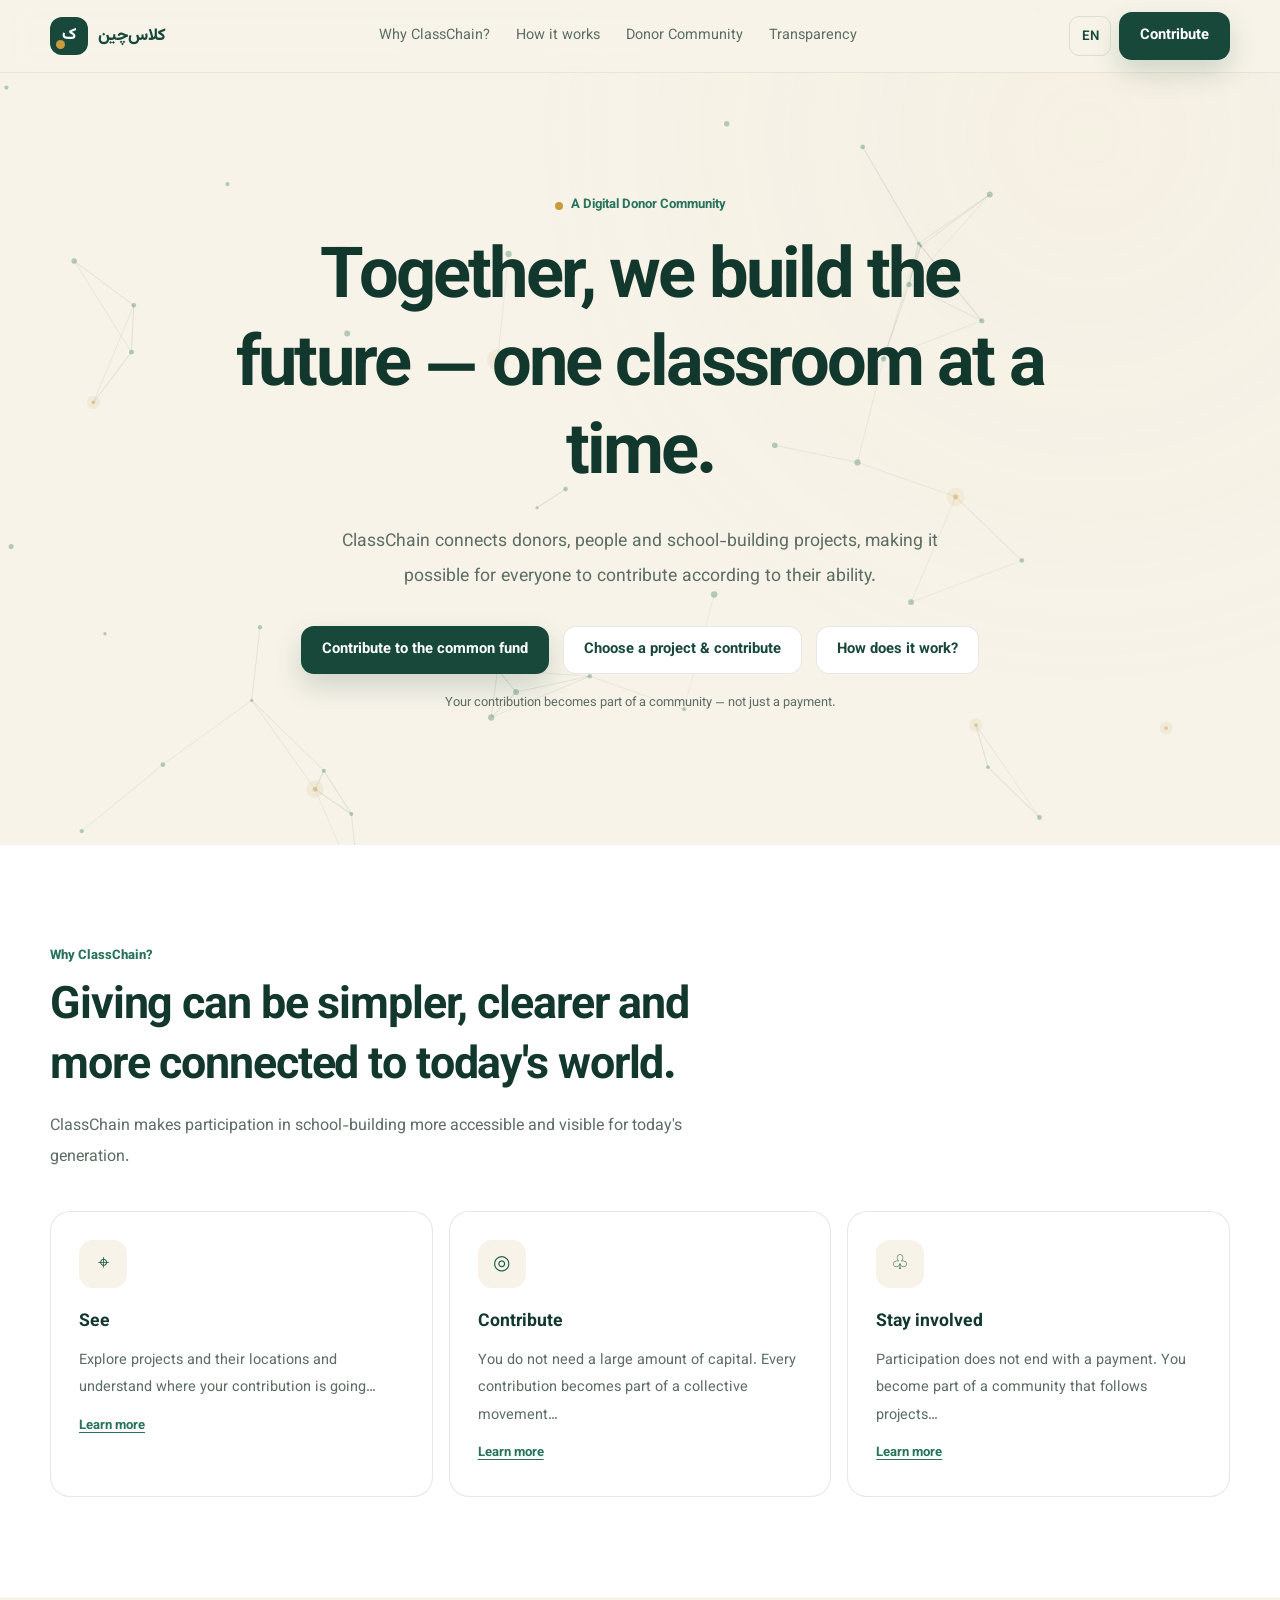
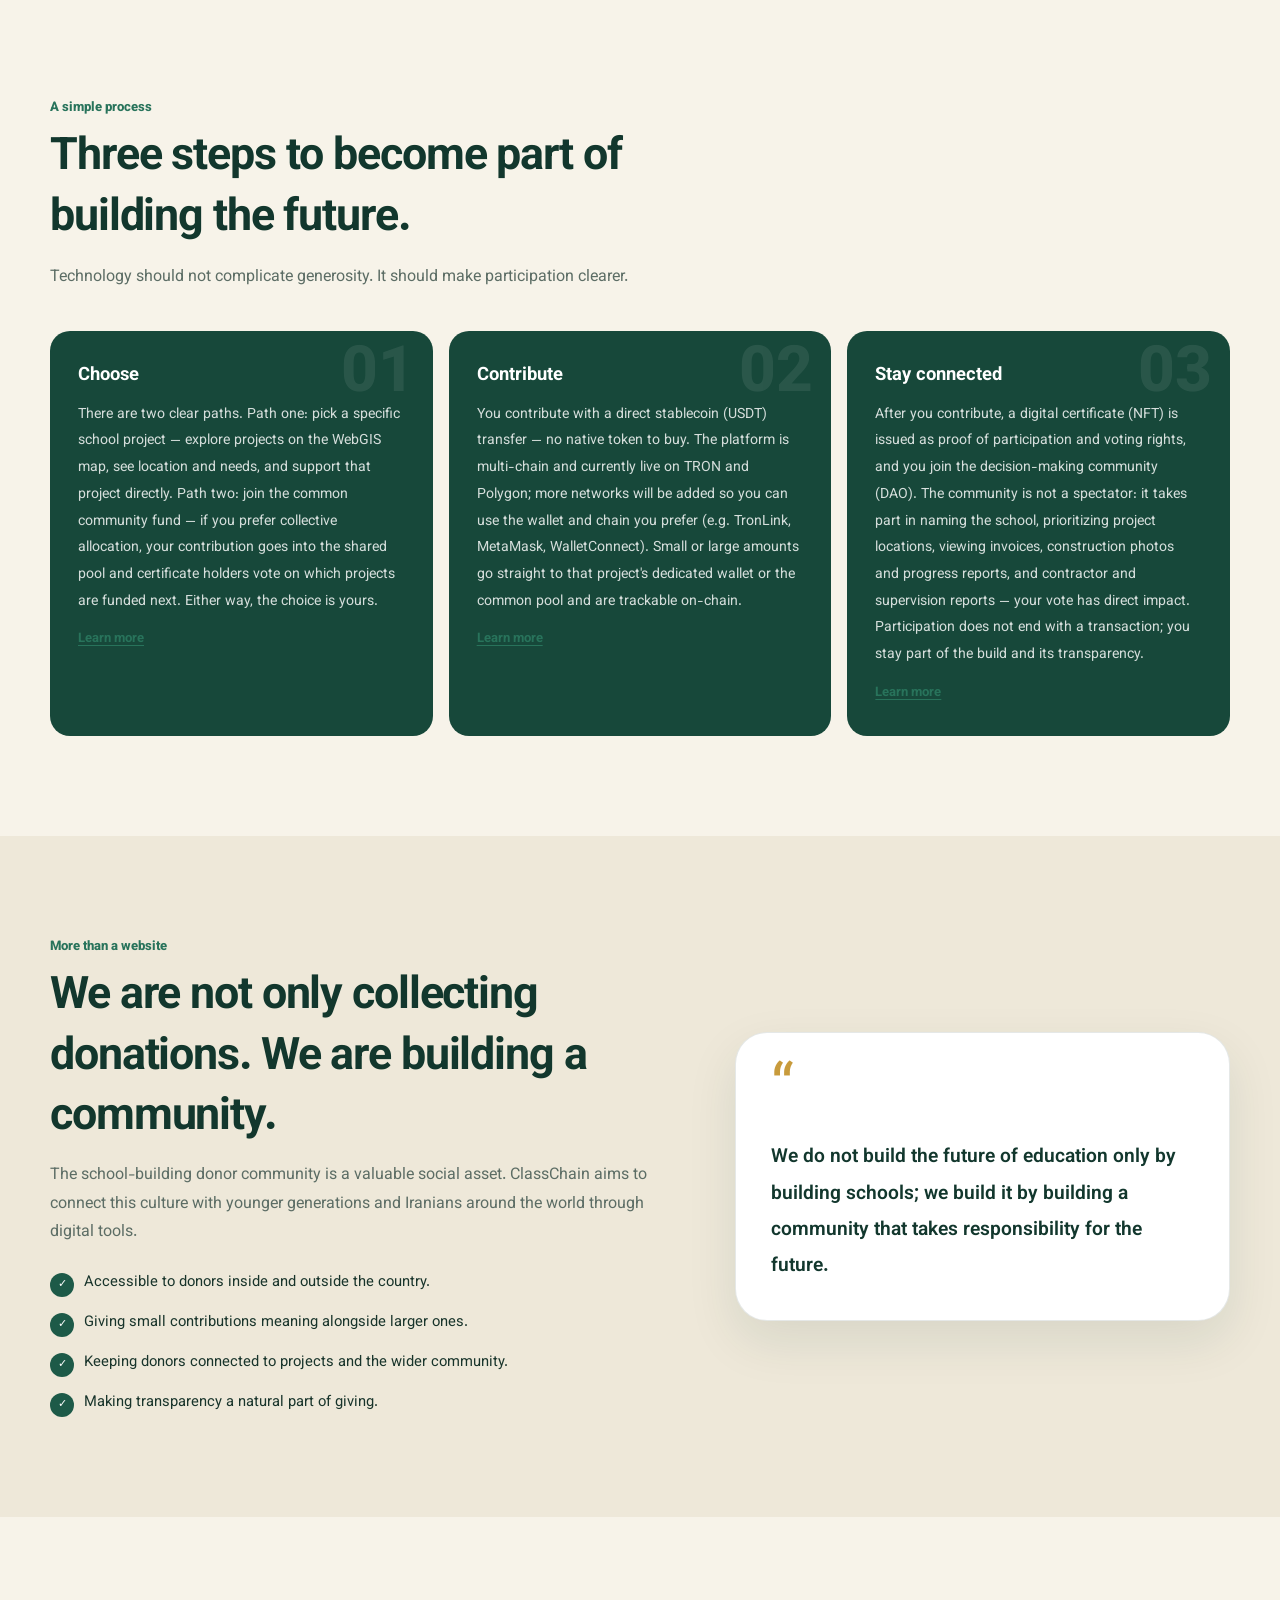
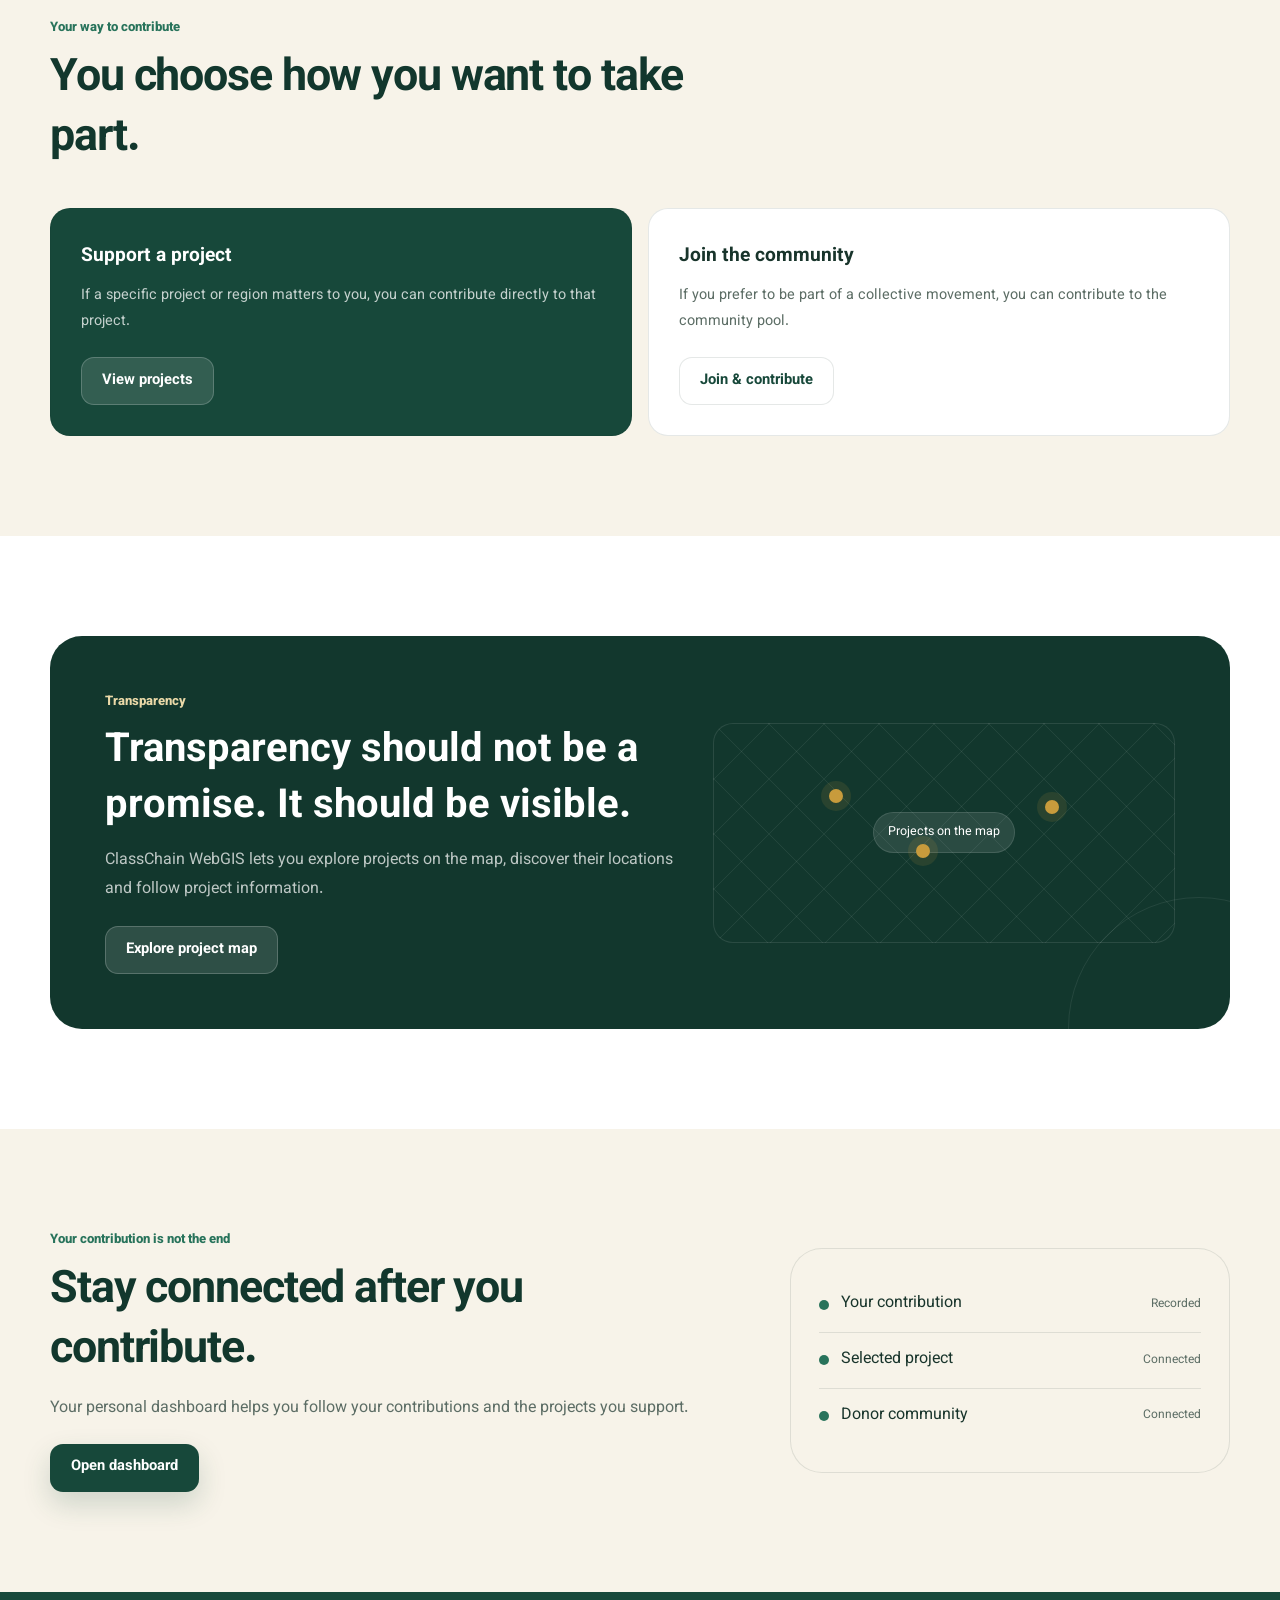
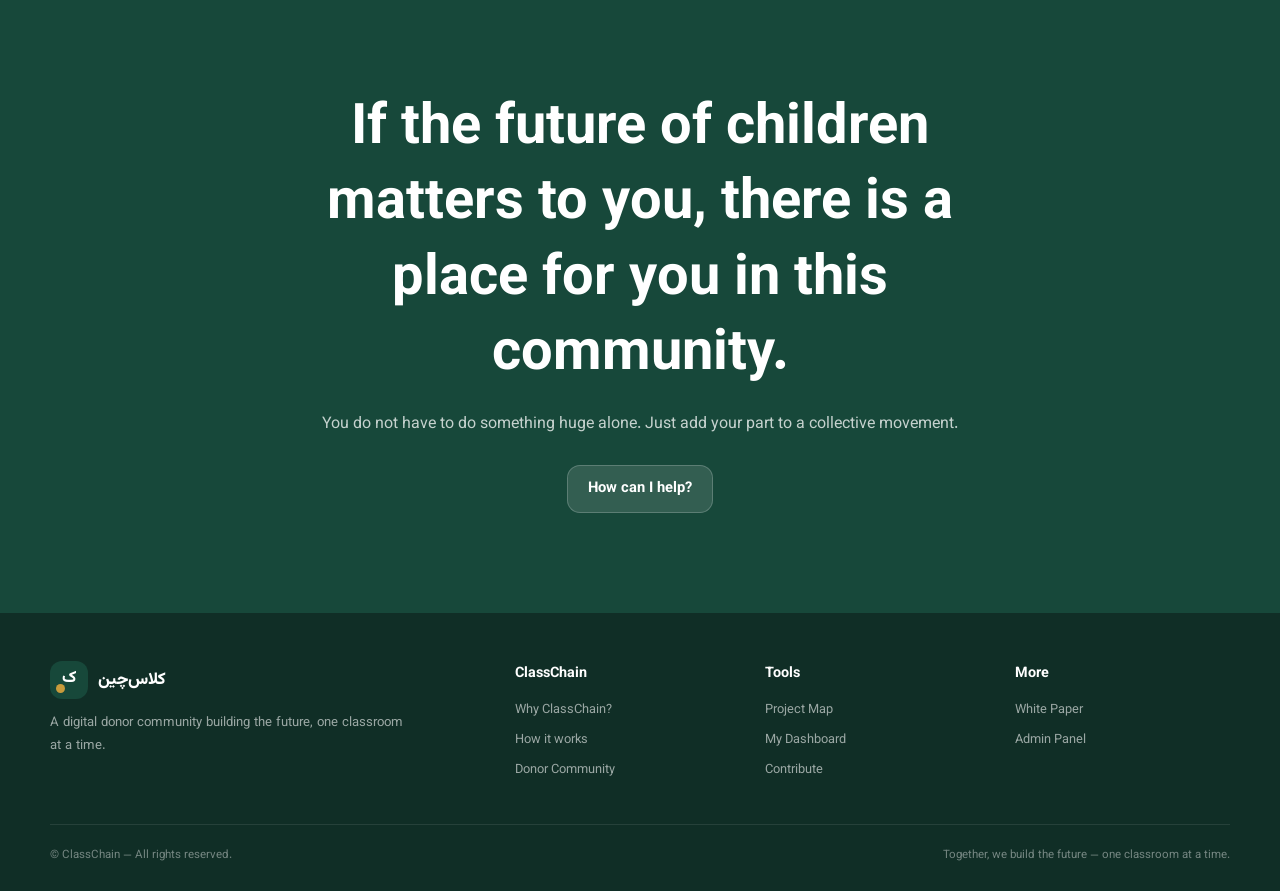
==== index.html @ a207338a "How-it-works steps: expandable short summary + detailed more (same pattern as Why cards)" ====
<!DOCTYPE html>
<html lang="fa" dir="rtl">
<head>
    <meta charset="UTF-8">
    <meta name="viewport" content="width=device-width, initial-scale=1.0">
    <title>ClassChain | جامعه خیرین دیجیتال</title>
    <meta name="description" content="کلاس‌چین؛ جامعه خیرین دیجیتال برای ساختن آینده، کلاس به کلاس.">
    <link rel="preconnect" href="https://fonts.googleapis.com">
    <link rel="preconnect" href="https://fonts.gstatic.com" crossorigin>
    <link href="https://fonts.googleapis.com/css2?family=Vazirmatn:wght@300;400;500;600;700;800&display=swap" rel="stylesheet">
    <link rel="stylesheet" href="style.css">
</head>
<body>
<header class="site-header">
    <div class="container">
        <nav class="nav">
            <a href="#top" class="brand" aria-label="ClassChain">
                <span class="brand-mark">ک</span>
                <span class="brand-text">کلاس‌چین</span>
            </a>
            <div class="desktop-nav">
                <a href="#why" data-i18n="nav.why">چرا کلاس‌چین؟</a>
                <a href="#how" data-i18n="nav.how">چطور کار می‌کند؟</a>
                <a href="#community" data-i18n="nav.community">جامعه خیرین</a>
                <a href="#transparency" data-i18n="nav.transparency">شفافیت</a>
            </div>
            <div class="nav-actions">
                <div class="language-switcher">
                    <button class="language-button" id="languageButton" aria-label="Language" aria-expanded="false">FA</button>
                    <div class="language-menu" id="languageMenu">
                        <button data-lang="fa">فارسی</button>
                        <button data-lang="en">English</button>
                        <button data-lang="ar">العربية</button>
                    </div>
                </div>
                <a href="frontend/donate.html" class="btn btn-primary" data-i18n="nav.cta">مشارکت</a>
                <button class="mobile-menu-button" id="mobileMenuButton" aria-label="Menu">☰</button>
            </div>
        </nav>
        <div class="mobile-menu" id="mobileMenu">
            <a href="#why" data-i18n="nav.why">چرا کلاس‌چین؟</a>
            <a href="#how" data-i18n="nav.how">چطور کار می‌کند؟</a>
            <a href="#community" data-i18n="nav.community">جامعه خیرین</a>
            <a href="#transparency" data-i18n="nav.transparency">شفافیت</a>
            <a href="WebGIS.html" data-i18n="nav.webgis">نقشه پروژه‌ها</a>
            <a href="frontend/dashboard.html" data-i18n="nav.dashboard">داشبورد من</a>
        </div>
    </div>
</header>
<main id="top">
    <section class="hero">
        <canvas id="heroNetwork" class="hero-network" aria-hidden="true"></canvas>
        <div class="container hero-grid">
            <div class="hero-content">
                <div class="eyebrow">
                    <span class="eyebrow-dot"></span>
                    <span data-i18n="hero.eyebrow">جامعه خیرین دیجیتال</span>
                </div>
                <h1 data-i18n="hero.title">با هم، آینده را می‌سازیم؛ <span>کلاس به کلاس.</span></h1>
                <p class="hero-lead" data-i18n="hero.description">کلاس‌چین پلی است میان خیرین، مردم و پروژه‌های مدرسه‌سازی؛ جایی که هرکس می‌تواند به اندازه توان خود در ساختن محیطی بهتر برای آموزش کودکان مشارکت کند.</p>
                <div class="hero-actions">
                    <a href="frontend/donate.html" class="btn btn-primary" data-i18n="hero.primary">به خزانه عمومی کمک می‌کنم</a>
                    <a href="WebGIS.html" class="btn btn-secondary" data-i18n="hero.project">انتخاب پروژه و مشارکت</a>
                    <a href="#how" class="btn btn-secondary" data-i18n="hero.secondary">چطور کار می‌کند؟</a>
                </div>
                <p class="hero-note" data-i18n="hero.note">مشارکت شما بخشی از یک جامعه است؛ نه فقط یک پرداخت.</p>
            </div>
        </div>
    </section>
    <section class="why-section" id="why">
        <div class="container">
            <div class="section-header">
                <div class="section-kicker" data-i18n="why.kicker">چرا کلاس‌چین؟</div>
                <h2 class="section-title" data-i18n="why.title">خیر بودن می‌تواند ساده‌تر، شفاف‌تر و امروزی‌تر باشد.</h2>
                <p class="section-description" data-i18n="why.description">کلاس‌چین تلاش می‌کند تجربه مشارکت در مدرسه‌سازی را برای نسل امروز قابل دسترس و قابل مشاهده کند.</p>
            </div>
            <div class="cards">
                <article class="info-card">
                    <div class="icon">⌖</div>
                    <h3 data-i18n="why.card1.title">می‌بینید</h3>
                    <p data-i18n="why.card1.text">می‌توانید پروژه‌ها و محل اجرای آن‌ها را ببینید و بدانید مشارکت شما در چه مسیری قرار گرفته است…</p>
                    <button type="button" class="card-more-toggle" aria-expanded="false" data-i18n="why.more">بیشتر بدانید</button>
                    <div class="card-more" hidden><p data-i18n="why.card1.more">وضعیت پروژه‌ها روی نقشه WebGIS و جریان مالی روی زنجیره بلاک‌چین قابل مشاهده است؛ بدون وابستگی به گزارش‌های مبهم.</p></div>
                </article>
                <article class="info-card">
                    <div class="icon">◎</div>
                    <h3 data-i18n="why.card2.title">مشارکت می‌کنید</h3>
                    <p data-i18n="why.card2.text">لازم نیست سرمایه بزرگی داشته باشید. هر مشارکت، بخشی از حرکت جمعی برای ساختن آینده است…</p>
                    <button type="button" class="card-more-toggle" aria-expanded="false" data-i18n="why.more">بیشتر بدانید</button>
                    <div class="card-more" hidden><p data-i18n="why.card2.more">مشارکت با واریز مستقیم USDT انجام می‌شود؛ بدون توکن بومی و بدون نیاز به خرید ارز اختصاصی. مبلغ شما مستقیم به صندوق پروژه یا خزانه عمومی می‌رود.</p></div>
                </article>
                <article class="info-card">
                    <div class="icon">♧</div>
                    <h3 data-i18n="why.card3.title">همراه می‌مانید</h3>
                    <p data-i18n="why.card3.text">مشارکت با پرداخت تمام نمی‌شود؛ شما بخشی از جامعه‌ای می‌شوید که مسیر پروژه‌ها را دنبال می‌کند…</p>
                    <button type="button" class="card-more-toggle" aria-expanded="false" data-i18n="why.more">بیشتر بدانید</button>
                    <div class="card-more" hidden><p data-i18n="why.card3.more">پس از مشارکت، گواهی دیجیتال (NFT) به‌عنوان سند مشارکت و حق رأی صادر می‌شود تا در تصمیم‌گیری‌های جامعه (DAO) همراه بمانید.</p></div>
                </article>
            </div>
        </div>
    </section>
    <section id="how">
        <div class="container">
            <div class="section-header">
                <div class="section-kicker" data-i18n="how.kicker">فرآیند ساده است</div>
                <h2 class="section-title" data-i18n="how.title">سه قدم برای اینکه بخشی از ساختن باشید.</h2>
                <p class="section-description" data-i18n="how.description">قرار نیست فناوری مسیر خیرخواهی را پیچیده کند؛ فناوری باید کمک کند مسیر مشارکت روشن‌تر باشد.</p>
            </div>
            <div class="process">
                <article class="process-item">
                    <h3 data-i18n="how.step1.title">انتخاب کنید</h3>
                    <p data-i18n="how.step1.text">دو مسیر دارید: حمایت مستقیم از یک پروژه مشخص، یا پیوستن به خزانه عمومی جامعه…</p>
                    <button type="button" class="card-more-toggle process-more-toggle" aria-expanded="false" data-i18n="why.more">بیشتر بدانید</button>
                    <div class="card-more process-more" hidden>
                        <p data-i18n="how.step1.more">مسیر اول: انتخاب یک پروژه مشخص مدرسه‌سازی — روی نقشه WebGIS پروژه‌ها را ببینید، موقعیت و نیاز هر کدام را بشناسید و مستقیماً همان پروژه را حمایت کنید. مسیر دوم: پیوستن به خزانه عمومی جامعه — اگر ترجیح می‌دهید تصمیم تخصیص را به جمع بسپارید، مشارکت شما وارد صندوق مشترک می‌شود و جامعه دارندگان گواهی، از طریق رأی، پروژه‌های بعدی را انتخاب می‌کند. در هر دو حالت، انتخاب با شماست.</p>
                    </div>
                </article>
                <article class="process-item">
                    <h3 data-i18n="how.step2.title">مشارکت کنید</h3>
                    <p data-i18n="how.step2.text">مشارکت با واریز مستقیم USDT روی شبکه‌های پشتیبانی‌شده انجام می‌شود…</p>
                    <button type="button" class="card-more-toggle process-more-toggle" aria-expanded="false" data-i18n="why.more">بیشتر بدانید</button>
                    <div class="card-more process-more" hidden>
                        <p data-i18n="how.step2.more">مشارکت با واریز مستقیم استیبل‌کوین (USDT) انجام می‌شود؛ نیازی به خرید توکن بومی نیست. پلتفرم چندزنجیره‌ای است و هم‌اکنون روی شبکه ترون (TRON) و پالیگان (Polygon) راه‌اندازی شده است؛ در آینده شبکه‌های دیگر نیز اضافه خواهند شد تا با کیف‌پول و زنجیره دلخواه خود راحت‌تر همراه شوید. می‌توانید از کیف‌پول‌های سازگار (مانند TronLink، MetaMask و اتصال WalletConnect) استفاده کنید. مبلغ، کوچک یا بزرگ، مستقیم به کیف‌پول اختصاصی همان پروژه یا به خزانه عمومی واریز می‌شود و روی زنجیره قابل ردیابی است.</p>
                    </div>
                </article>
                <article class="process-item">
                    <h3 data-i18n="how.step3.title">همراه بمانید</h3>
                    <p data-i18n="how.step3.text">با گواهی دیجیتال (NFT) عضو جامعه تصمیم‌گیر می‌شوید و در مسیر پروژه نقش دارید…</p>
                    <button type="button" class="card-more-toggle process-more-toggle" aria-expanded="false" data-i18n="why.more">بیشتر بدانید</button>
                    <div class="card-more process-more" hidden>
                        <p data-i18n="how.step3.more">پس از مشارکت، گواهی دیجیتال (NFT) به‌عنوان سند مشارکت و حق رأی برای شما صادر می‌شود و شما عضو جامعه تصمیم‌گیر (DAO) می‌شوید. این جامعه فقط تماشاگر نیست: در نام‌گذاری مدرسه، انتخاب و اولویت محل پروژه‌ها، مشاهده صورت‌وضعیت‌ها، تصاویر و گزارش‌های حین اجرا، و گزارش‌های تیم مجری و نظارت نقش دارد و رأی و نظر شما اثر مستقیم می‌گذارد. مشارکت با یک تراکنش تمام نمی‌شود؛ شما بخشی از مسیر ساخت و شفافیت آن می‌مانید.</p>
                    </div>
                </article>
            </div>
        </div>
    </section>
    <section class="community-section" id="community">
        <div class="container community-layout">
            <div class="community-text">
                <div class="section-kicker" data-i18n="community.kicker">فراتر از یک سایت</div>
                <h2 class="section-title" data-i18n="community.title">ما نمی‌خواهیم فقط کمک جمع کنیم؛ می‌خواهیم یک جامعه بسازیم.</h2>
                <p data-i18n="community.description">جامعه خیرین مدرسه‌ساز سرمایه ارزشمندی است. کلاس‌چین می‌خواهد همین فرهنگ ارزشمند را با ابزارهای دیجیتال به نسل جدید و ایرانیان سراسر جهان نزدیک‌تر کند.</p>
                <ul class="community-list">
                    <li><span class="check">✓</span><span data-i18n="community.item1">برای خیرین داخل و خارج از کشور قابل دسترس باشد.</span></li>
                    <li><span class="check">✓</span><span data-i18n="community.item2">مشارکت‌های کوچک را در کنار مشارکت‌های بزرگ معنا کند.</span></li>
                    <li><span class="check">✓</span><span data-i18n="community.item3">ارتباط خیرین با پروژه‌ها و جامعه را حفظ کند.</span></li>
                    <li><span class="check">✓</span><span data-i18n="community.item4">شفافیت را به بخشی طبیعی از تجربه خیرخواهی تبدیل کند.</span></li>
                </ul>
            </div>
            <aside class="community-quote">
                <div class="community-quote-mark">“</div>
                <p data-i18n="community.quote">آینده آموزش را فقط با ساختن ساختمان نمی‌سازیم؛ با ساختن جامعه‌ای که برای آینده مسئولیت می‌پذیرد، آن را می‌سازیم.</p>
            </aside>
        </div>
    </section>
    <section>
        <div class="container">
            <div class="section-header">
                <div class="section-kicker" data-i18n="participation.kicker">راه مشارکت شما</div>
                <h2 class="section-title" data-i18n="participation.title">شما انتخاب می‌کنید چگونه همراه شوید.</h2>
            </div>
            <div class="participation-grid">
                <article class="participation-card featured">
                    <h3 data-i18n="participation.project.title">حمایت از یک پروژه</h3>
                    <p data-i18n="participation.project.text">اگر پروژه یا منطقه‌ای برای شما اهمیت ویژه دارد، می‌توانید مستقیماً در همان پروژه مشارکت کنید.</p>
                    <a href="frontend/donate.html" class="btn btn-light" data-i18n="participation.project.button">مشاهده پروژه‌ها</a>
                </article>
                <article class="participation-card">
                    <h3 data-i18n="participation.community.title">پیوستن به جامعه</h3>
                    <p data-i18n="participation.community.text">اگر ترجیح می‌دهید بخشی از یک حرکت جمعی باشید، می‌توانید در صندوق عمومی جامعه مشارکت کنید.</p>
                    <a href="frontend/donate.html" class="btn btn-secondary" data-i18n="participation.community.button">عضویت و مشارکت</a>
                </article>
            </div>
        </div>
    </section>
    <section class="transparency" id="transparency">
        <div class="container">
            <div class="transparency-box">
                <div>
                    <div class="section-kicker" style="color: var(--gold-light);" data-i18n="transparency.kicker">شفافیت</div>
                    <h2 data-i18n="transparency.title">شفافیت نباید یک وعده باشد؛ باید قابل مشاهده باشد.</h2>
                    <p data-i18n="transparency.description">WebGIS کلاس‌چین کمک می‌کند پروژه‌ها را روی نقشه ببینید، موقعیت آن‌ها را بشناسید و اطلاعات پروژه‌ها را دنبال کنید.</p>
                    <a href="WebGIS.html" class="btn btn-light" style="margin-top:22px;" data-i18n="transparency.button">مشاهده نقشه پروژه‌ها</a>
                </div>
                <div class="map-preview">
                    <span class="map-point"></span><span class="map-point"></span><span class="map-point"></span>
                    <span class="map-label" data-i18n="transparency.map">پروژه‌ها روی نقشه</span>
                </div>
            </div>
        </div>
    </section>
    <section>
        <div class="container after-donation">
            <div class="after-donation-content">
                <div class="section-kicker" data-i18n="dashboard.kicker">مشارکت شما پایان داستان نیست</div>
                <h2 class="section-title" data-i18n="dashboard.title">بعد از مشارکت، می‌توانید همراه مسیر بمانید.</h2>
                <p data-i18n="dashboard.description">داشبورد شخصی شما برای دنبال کردن مشارکت‌ها و ارتباط با پروژه‌هایی است که در آن‌ها همراه شده‌اید.</p>
                <a href="frontend/dashboard.html" class="btn btn-primary" data-i18n="dashboard.button">ورود به داشبورد</a>
            </div>
            <div class="dashboard-card">
                <div class="dashboard-card-row"><span class="dashboard-dot"></span><span data-i18n="dashboard.row1">مشارکت شما</span><span data-i18n="dashboard.status">ثبت شده</span></div>
                <div class="dashboard-card-row"><span class="dashboard-dot"></span><span data-i18n="dashboard.row2">پروژه انتخابی</span><span data-i18n="dashboard.follow">در حال پیگیری</span></div>
                <div class="dashboard-card-row"><span class="dashboard-dot"></span><span data-i18n="dashboard.row3">جامعه خیرین</span><span data-i18n="dashboard.follow">همراه</span></div>
            </div>
        </div>
    </section>
    <section class="final-cta">
        <div class="container final-cta-inner">
            <h2 data-i18n="final.title">اگر آینده کودکان برایتان مهم است، جای شما در این جامعه خالی است.</h2>
            <p data-i18n="final.description">لازم نیست کار بزرگی را به تنهایی انجام دهید. کافی است سهم خودتان را به یک حرکت جمعی اضافه کنید.</p>
            <a href="frontend/donate.html" class="btn btn-light" data-i18n="final.button">من چطور می‌توانم کمک کنم؟</a>
        </div>
    </section>
</main>
<footer>
    <div class="container">
        <div class="footer-grid">
            <div class="footer-brand">
                <div class="brand"><span class="brand-mark">ک</span><span class="brand-text" style="color:white;">کلاس‌چین</span></div>
                <p data-i18n="footer.description">جامعه خیرین دیجیتال برای ساختن آینده، کلاس به کلاس.</p>
            </div>
            <div class="footer-links">
                <h4 data-i18n="footer.platform">کلاس‌چین</h4>
                <a href="#why" data-i18n="nav.why">چرا کلاس‌چین؟</a>
                <a href="#how" data-i18n="nav.how">چطور کار می‌کند؟</a>
                <a href="#community" data-i18n="nav.community">جامعه خیرین</a>
            </div>
            <div class="footer-links">
                <h4 data-i18n="footer.tools">ابزارها</h4>
                <a href="WebGIS.html" data-i18n="nav.webgis">WebGIS</a>
                <a href="frontend/dashboard.html" data-i18n="nav.dashboard">داشبورد</a>
                <a href="frontend/donate.html" data-i18n="nav.cta">مشارکت</a>
            </div>
            <div class="footer-links">
                <h4 data-i18n="footer.more">اطلاعات بیشتر</h4>
                <a href="ClassChain_WhitePaper_Updated.docx" data-i18n="footer.whitepaper">White Paper</a>
                <a href="Admin/index.html" data-i18n="footer.admin">پنل مدیریت</a>
            </div>
        </div>
        <div class="footer-bottom">
            <span data-i18n="footer.copy">© ClassChain — همه حقوق محفوظ است.</span>
            <span data-i18n="footer.motto">با هم، آینده را می‌سازیم؛ کلاس به کلاس.</span>
        </div>
    </div>
</footer>
<script src="script.js"></script>
</body>
</html>
---- style.css ----
/* =========================================================
   CLASSCHAIN LANDING PAGE
   Mobile First / RTL / LTR / Responsive
   ========================================================= */

:root {
    --green-950: #12372d;
    --green-900: #17483a;
    --green-800: #1d5a48;
    --green-700: #28735b;
    --green-500: #4b9675;
    --cream: #f7f3e9;
    --cream-dark: #eee8d9;
    --white: #ffffff;
    --gold: #c89b3c;
    --gold-light: #ead9a8;
    --coral: #d9785d;
    --text: #18342b;
    --text-soft: #5c6d65;
    --border: rgba(24, 52, 43, 0.11);
    --shadow-sm: 0 8px 25px rgba(18, 55, 45, .07);
    --shadow-md: 0 20px 50px rgba(18, 55, 45, .10);
    --shadow-lg: 0 30px 80px rgba(18, 55, 45, .15);
    --radius-sm: 12px;
    --radius-md: 20px;
    --radius-lg: 32px;
    --container: 1180px;
}

* { box-sizing: border-box; margin: 0; padding: 0; }
html { scroll-behavior: smooth; }
body {
    font-family: "Vazirmatn", sans-serif;
    background: var(--cream);
    color: var(--text);
    line-height: 1.8;
    overflow-x: hidden;
}
a { color: inherit; text-decoration: none; }
button { font-family: inherit; }
img { max-width: 100%; display: block; }
.container { width: min(var(--container), calc(100% - 32px)); margin-inline: auto; }

.site-header {
    position: sticky; top: 0; z-index: 1000;
    background: rgba(247, 243, 233, .92);
    backdrop-filter: blur(14px);
    border-bottom: 1px solid rgba(24, 52, 43, .07);
}
.nav { min-height: 72px; display: flex; align-items: center; justify-content: space-between; gap: 20px; }
.brand { display: flex; align-items: center; gap: 10px; font-weight: 800; color: var(--green-900); white-space: nowrap; }
.brand-mark {
    width: 38px; height: 38px; border-radius: 12px; background: var(--green-900); color: white;
    display: grid; place-items: center; font-weight: 800; position: relative;
}
.brand-mark::after {
    content: ""; position: absolute; width: 9px; height: 9px; border-radius: 50%;
    background: var(--gold); bottom: 6px; left: 6px;
}
.brand-text { font-size: 1.05rem; }
.desktop-nav { display: none; align-items: center; gap: 26px; }
.desktop-nav a { font-size: .9rem; color: var(--text-soft); transition: color .2s ease; }
.desktop-nav a:hover { color: var(--green-800); }
.nav-actions { display: flex; align-items: center; gap: 8px; }
.language-switcher { position: relative; }
.language-button {
    border: 1px solid var(--border); background: transparent; color: var(--green-900);
    min-width: 42px; height: 40px; border-radius: 10px; cursor: pointer; font-weight: 600;
}
.language-menu {
    position: absolute; top: calc(100% + 8px); inset-inline-end: 0; width: 130px;
    background: white; border: 1px solid var(--border); border-radius: 14px;
    box-shadow: var(--shadow-md); padding: 6px; display: none;
}
.language-menu.open { display: block; }
.language-menu button {
    width: 100%; border: 0; background: transparent; padding: 9px 10px;
    border-radius: 9px; text-align: start; cursor: pointer;
}
.language-menu button:hover { background: var(--cream); }
.mobile-menu-button {
    width: 42px; height: 40px; border: 1px solid var(--border); background: transparent;
    border-radius: 10px; cursor: pointer; display: grid; place-items: center;
    color: var(--green-900); font-size: 1.2rem;
}
.mobile-menu { display: none; padding: 10px 0 18px; border-top: 1px solid var(--border); }
.mobile-menu.open { display: block; }
.mobile-menu a { display: block; padding: 10px 0; color: var(--text-soft); }

.btn {
    display: inline-flex; align-items: center; justify-content: center; gap: 8px;
    min-height: 48px; padding: 0 20px; border-radius: 13px; border: 1px solid transparent;
    cursor: pointer; font-size: .92rem; font-weight: 700;
    transition: transform .2s ease, box-shadow .2s ease, background .2s ease;
}
.btn:hover { transform: translateY(-2px); }
.btn-primary { background: var(--green-900); color: white; box-shadow: 0 12px 28px rgba(23, 72, 58, .18); }
.btn-primary:hover { background: var(--green-800); }
.btn-secondary { background: white; color: var(--green-900); border-color: var(--border); }
.btn-light { background: rgba(255,255,255,.12); color: white; border-color: rgba(255,255,255,.2); }

.hero {
    position: relative; overflow: hidden; padding: 80px 0 90px; min-height: 70vh;
    display: flex; align-items: center; background: transparent; z-index: 1;
}
.hero-network {
    position: fixed; top: 0; left: 0; width: 100%; height: 100vh; z-index: 0;
    pointer-events: none; opacity: 0.78; filter: blur(0.25px);
}
.hero-grid { width: 100%; position: relative; z-index: 2; }
.hero-content { position: relative; z-index: 2; text-align: center; max-width: 820px; margin-inline: auto; }
main > section, footer { position: relative; z-index: 1; }
.eyebrow {
    display: inline-flex; align-items: center; gap: 8px; color: var(--green-700);
    font-size: .82rem; font-weight: 700; margin-bottom: 18px;
}
.eyebrow-dot { width: 8px; height: 8px; background: var(--gold); border-radius: 50%; }
.hero h1 {
    font-size: clamp(2.2rem, 7vw, 4.2rem); line-height: 1.25; letter-spacing: -.04em;
    color: var(--green-950); margin-bottom: 24px;
}
.hero h1 span { color: var(--green-700); display: inline; }
.hero-lead {
    max-width: 640px; margin-inline: auto; color: var(--text-soft);
    font-size: 1.05rem; line-height: 2; margin-bottom: 32px;
}
.hero-actions { display: flex; flex-direction: column; align-items: center; gap: 12px; }
.hero-note { margin-top: 18px; font-size: .8rem; color: var(--text-soft); }

section { padding: 72px 0; }
.section-header { max-width: 700px; margin-bottom: 38px; }
.section-kicker { color: var(--green-700); font-weight: 800; font-size: .82rem; margin-bottom: 8px; }
.section-title {
    color: var(--green-950); font-size: clamp(1.7rem, 5vw, 2.8rem);
    line-height: 1.35; letter-spacing: -.025em; margin-bottom: 13px;
}
.section-description { color: var(--text-soft); line-height: 1.95; }

.why-section { background: white; }
.cards { display: grid; gap: 16px; }
.info-card {
    padding: 28px; border: 1px solid var(--border); border-radius: var(--radius-md);
    background: white; transition: transform .2s ease, box-shadow .2s ease;
}
.info-card:hover { transform: translateY(-5px); box-shadow: var(--shadow-md); }
.icon {
    width: 48px; height: 48px; border-radius: 14px; display: grid; place-items: center;
    background: var(--cream); color: var(--green-800); font-size: 1.25rem; margin-bottom: 18px;
}
.info-card h3 { font-size: 1.1rem; margin-bottom: 9px; color: var(--green-950); }
.info-card p { color: var(--text-soft); font-size: .9rem; line-height: 1.9; }
.card-more-toggle {
    margin-top: 14px; border: 0; background: transparent; color: var(--green-700);
    font-size: .82rem; font-weight: 700; cursor: pointer; padding: 0;
    text-decoration: underline; text-underline-offset: 3px;
}
.card-more-toggle:hover { color: var(--green-900); }
.card-more { margin-top: 12px; padding-top: 12px; border-top: 1px dashed var(--border); }
.card-more p { font-size: .84rem; color: var(--text-soft); line-height: 1.85; }
.info-card.is-open .card-more-toggle { color: var(--green-900); }

.process { display: grid; gap: 16px; counter-reset: process; }
.process-item {
    position: relative; padding: 28px; border-radius: var(--radius-md);
    background: var(--green-900); color: white; overflow: hidden;
}
.process-item::before {
    counter-increment: process; content: "0" counter(process);
    font-size: 4rem; line-height: 1; position: absolute; left: 18px; top: 12px;
    opacity: .08; font-weight: 800;
}
.process-item h3 { margin-bottom: 9px; font-size: 1.15rem; position: relative; z-index: 1; }
.process-item p {
    color: rgba(255,255,255,.82); font-size: .88rem; line-height: 1.9;
    position: relative; z-index: 1;
}

.community-section { background: var(--cream-dark); }
.community-layout { display: grid; gap: 30px; align-items: center; }
.community-text p { color: var(--text-soft); margin-bottom: 18px; }
.community-list { list-style: none; display: grid; gap: 13px; margin-top: 22px; }
.community-list li { display: flex; align-items: flex-start; gap: 10px; font-size: .92rem; }
.check {
    flex: 0 0 24px; height: 24px; border-radius: 50%; background: var(--green-800);
    color: white; display: grid; place-items: center; font-size: .7rem; margin-top: 3px;
}
.community-quote {
    background: white; border-radius: var(--radius-lg); padding: 35px;
    box-shadow: var(--shadow-md); border: 1px solid var(--border);
}
.community-quote-mark { font-size: 4rem; line-height: .8; color: var(--gold); margin-bottom: 20px; }
.community-quote p { font-size: 1.2rem; line-height: 1.9; font-weight: 600; color: var(--green-950); }

.participation-grid { display: grid; gap: 16px; }
.participation-card {
    padding: 30px; border-radius: var(--radius-md); border: 1px solid var(--border); background: white;
}
.participation-card.featured { background: var(--green-900); color: white; }
.participation-card h3 { font-size: 1.2rem; margin-bottom: 10px; }
.participation-card p { color: var(--text-soft); font-size: .9rem; }
.participation-card.featured p { color: rgba(255,255,255,.75); }
.participation-card .btn { margin-top: 22px; }

.transparency { background: white; }
.transparency-box {
    background: var(--green-950); color: white; border-radius: var(--radius-lg);
    padding: 35px; display: grid; gap: 30px; overflow: hidden; position: relative;
}
.transparency-box::after {
    content: ""; position: absolute; width: 260px; height: 260px; border-radius: 50%;
    border: 1px solid rgba(255,255,255,.08); right: -100px; bottom: -130px;
}
.transparency-box h2 { font-size: clamp(1.6rem, 5vw, 2.5rem); line-height: 1.4; margin-bottom: 12px; }
.transparency-box p { color: rgba(255,255,255,.72); max-width: 650px; }
.map-preview {
    min-height: 220px;
    background:
        linear-gradient(135deg, transparent 49%, rgba(255,255,255,.07) 50%, transparent 51%),
        linear-gradient(45deg, transparent 49%, rgba(255,255,255,.07) 50%, transparent 51%);
    background-size: 55px 55px;
    border: 1px solid rgba(255,255,255,.1); border-radius: 20px;
    position: relative; display: grid; place-items: center;
}
.map-point {
    position: absolute; width: 14px; height: 14px; border-radius: 50%;
    background: var(--gold); box-shadow: 0 0 0 8px rgba(200,155,60,.12);
}
.map-point:nth-child(1) { top: 35%; right: 25%; }
.map-point:nth-child(2) { top: 55%; right: 53%; }
.map-point:nth-child(3) { top: 30%; left: 25%; }
.map-label {
    background: rgba(255,255,255,.1); border: 1px solid rgba(255,255,255,.12);
    padding: 8px 14px; border-radius: 30px; font-size: .78rem;
}

.after-donation { display: grid; gap: 20px; align-items: center; }
.after-donation-content { max-width: 650px; }
.after-donation-content p { color: var(--text-soft); margin-bottom: 20px; }
.dashboard-card {
    background: var(--cream); border-radius: var(--radius-lg); padding: 28px; border: 1px solid var(--border);
}
.dashboard-card-row {
    display: flex; align-items: center; gap: 12px; padding: 13px 0; border-bottom: 1px solid var(--border);
}
.dashboard-card-row:last-child { border-bottom: 0; }
.dashboard-dot { width: 10px; height: 10px; border-radius: 50%; background: var(--green-700); }
.dashboard-card-row span:last-child { margin-inline-start: auto; font-size: .75rem; color: var(--text-soft); }

.final-cta { background: var(--green-900); color: white; text-align: center; }
.final-cta-inner { max-width: 760px; margin: auto; }
.final-cta h2 { font-size: clamp(2rem, 6vw, 3.5rem); line-height: 1.35; margin-bottom: 17px; }
.final-cta p { color: rgba(255,255,255,.75); margin-bottom: 25px; }

footer { background: #102e26; color: white; padding: 48px 0 25px; }
.footer-grid { display: grid; gap: 35px; padding-bottom: 35px; }
.footer-brand p { color: rgba(255,255,255,.58); font-size: .82rem; margin-top: 13px; max-width: 360px; }
.footer-links h4 { font-size: .9rem; margin-bottom: 12px; }
.footer-links a { display: block; color: rgba(255,255,255,.58); font-size: .8rem; margin-bottom: 7px; transition: color .2s ease; }
.footer-links a:hover { color: white; }
.footer-bottom {
    padding-top: 20px; border-top: 1px solid rgba(255,255,255,.09);
    color: rgba(255,255,255,.42); font-size: .72rem; display: flex; flex-direction: column; gap: 8px;
}

html[dir="ltr"] .process-item::before { right: 18px; left: auto; }

@media (min-width: 600px) {
    .container { width: min(var(--container), calc(100% - 48px)); }
    .hero { padding: 100px 0 110px; }
    .hero-actions { flex-direction: row; flex-wrap: wrap; justify-content: center; }
    .cards { grid-template-columns: repeat(2, 1fr); }
    .process { grid-template-columns: 1fr; }
    .participation-grid { grid-template-columns: repeat(2, 1fr); }
    .footer-grid { grid-template-columns: 2fr 1fr 1fr 1fr; }
    .footer-bottom { flex-direction: row; justify-content: space-between; }
}

@media (min-width: 900px) {
    .container { width: min(var(--container), calc(100% - 64px)); }
    .desktop-nav { display: flex; }
    .mobile-menu-button { display: none; }
    .hero { min-height: 75vh; padding: 120px 0 130px; }
    .hero-actions { gap: 14px; }
    section { padding: 100px 0; }
    .cards { grid-template-columns: repeat(3, 1fr); }
    .process { grid-template-columns: repeat(3, 1fr); }
    .community-layout { grid-template-columns: 1.1fr .9fr; gap: 80px; }
    .transparency-box { grid-template-columns: 1fr .8fr; align-items: center; padding: 55px; }
    .after-donation { grid-template-columns: 1.2fr .8fr; gap: 80px; }
}

@media (min-width: 1200px) {
    .hero { min-height: 78vh; }
    .hero h1 { font-size: 4.4rem; }
    .hero-lead { font-size: 1.1rem; }
}

@media (prefers-reduced-motion: reduce) {
    html { scroll-behavior: auto; }
    *, *::before, *::after { transition: none !important; }
}
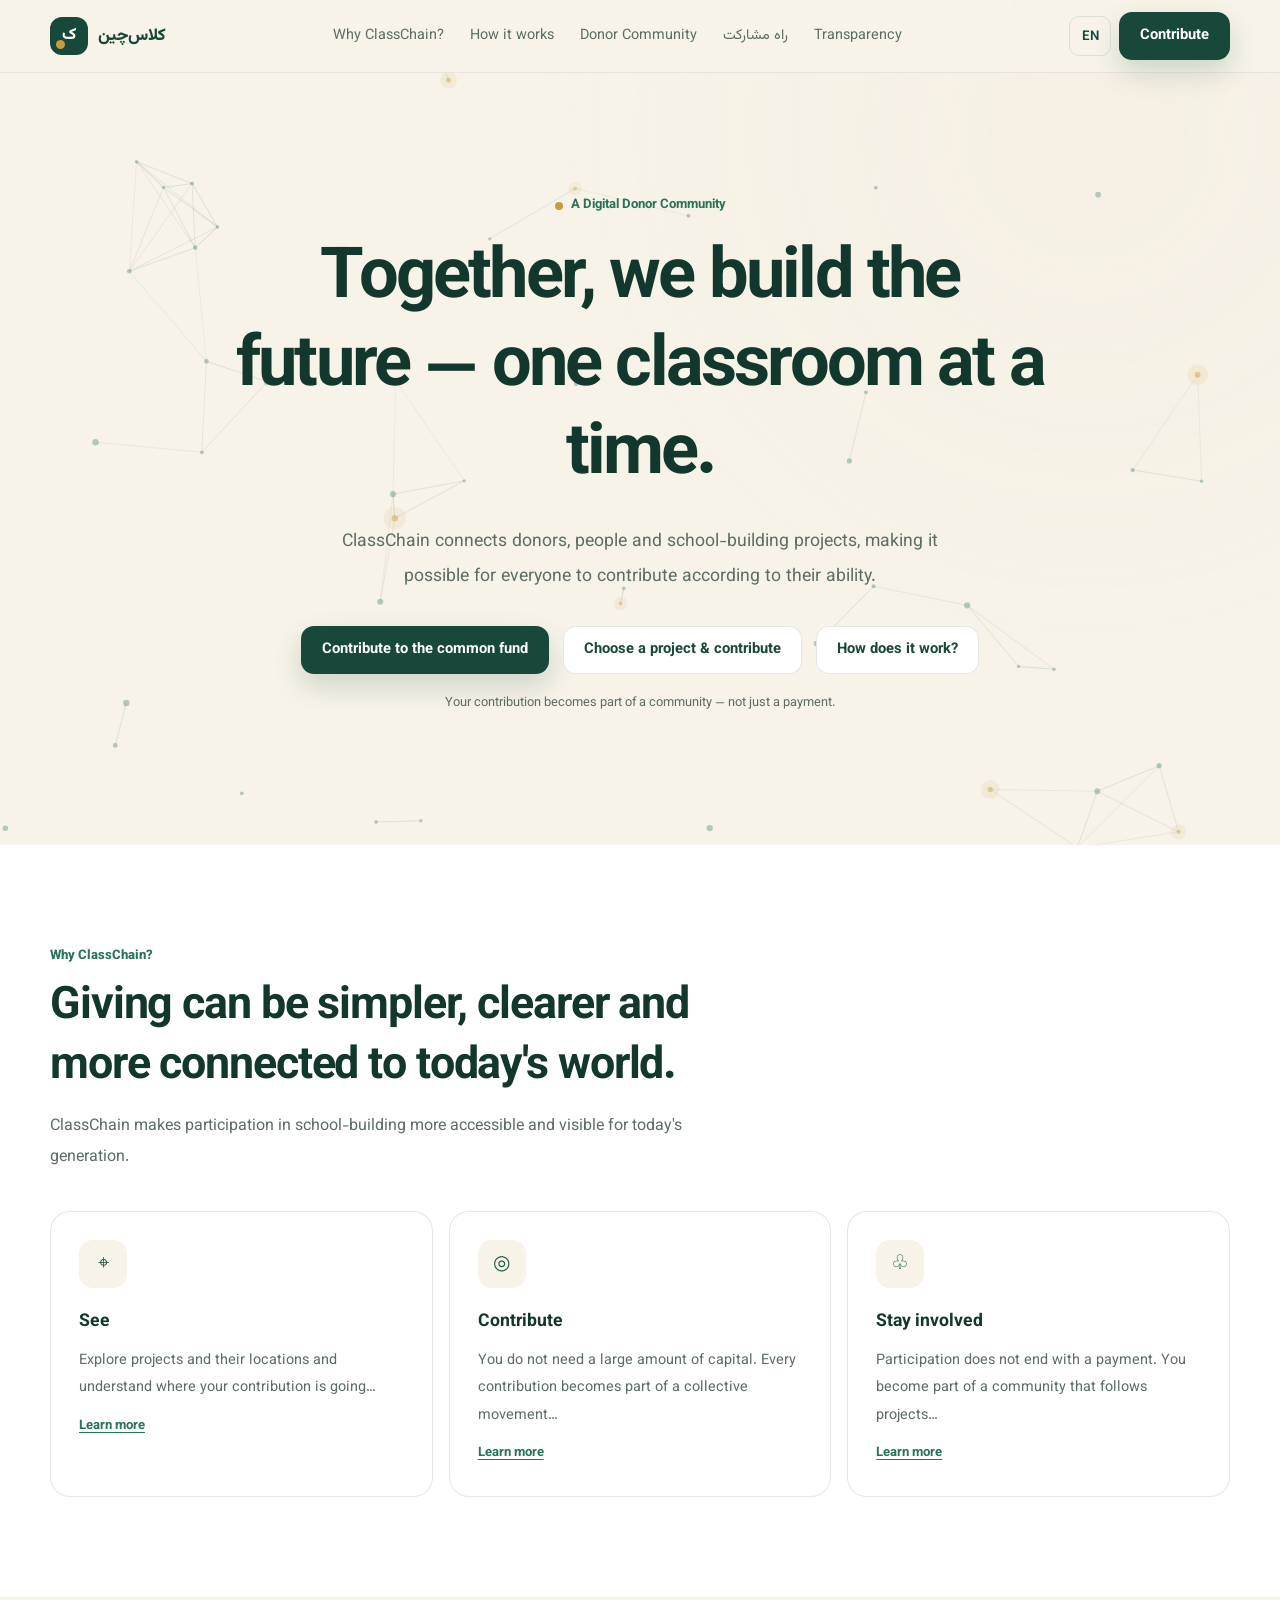
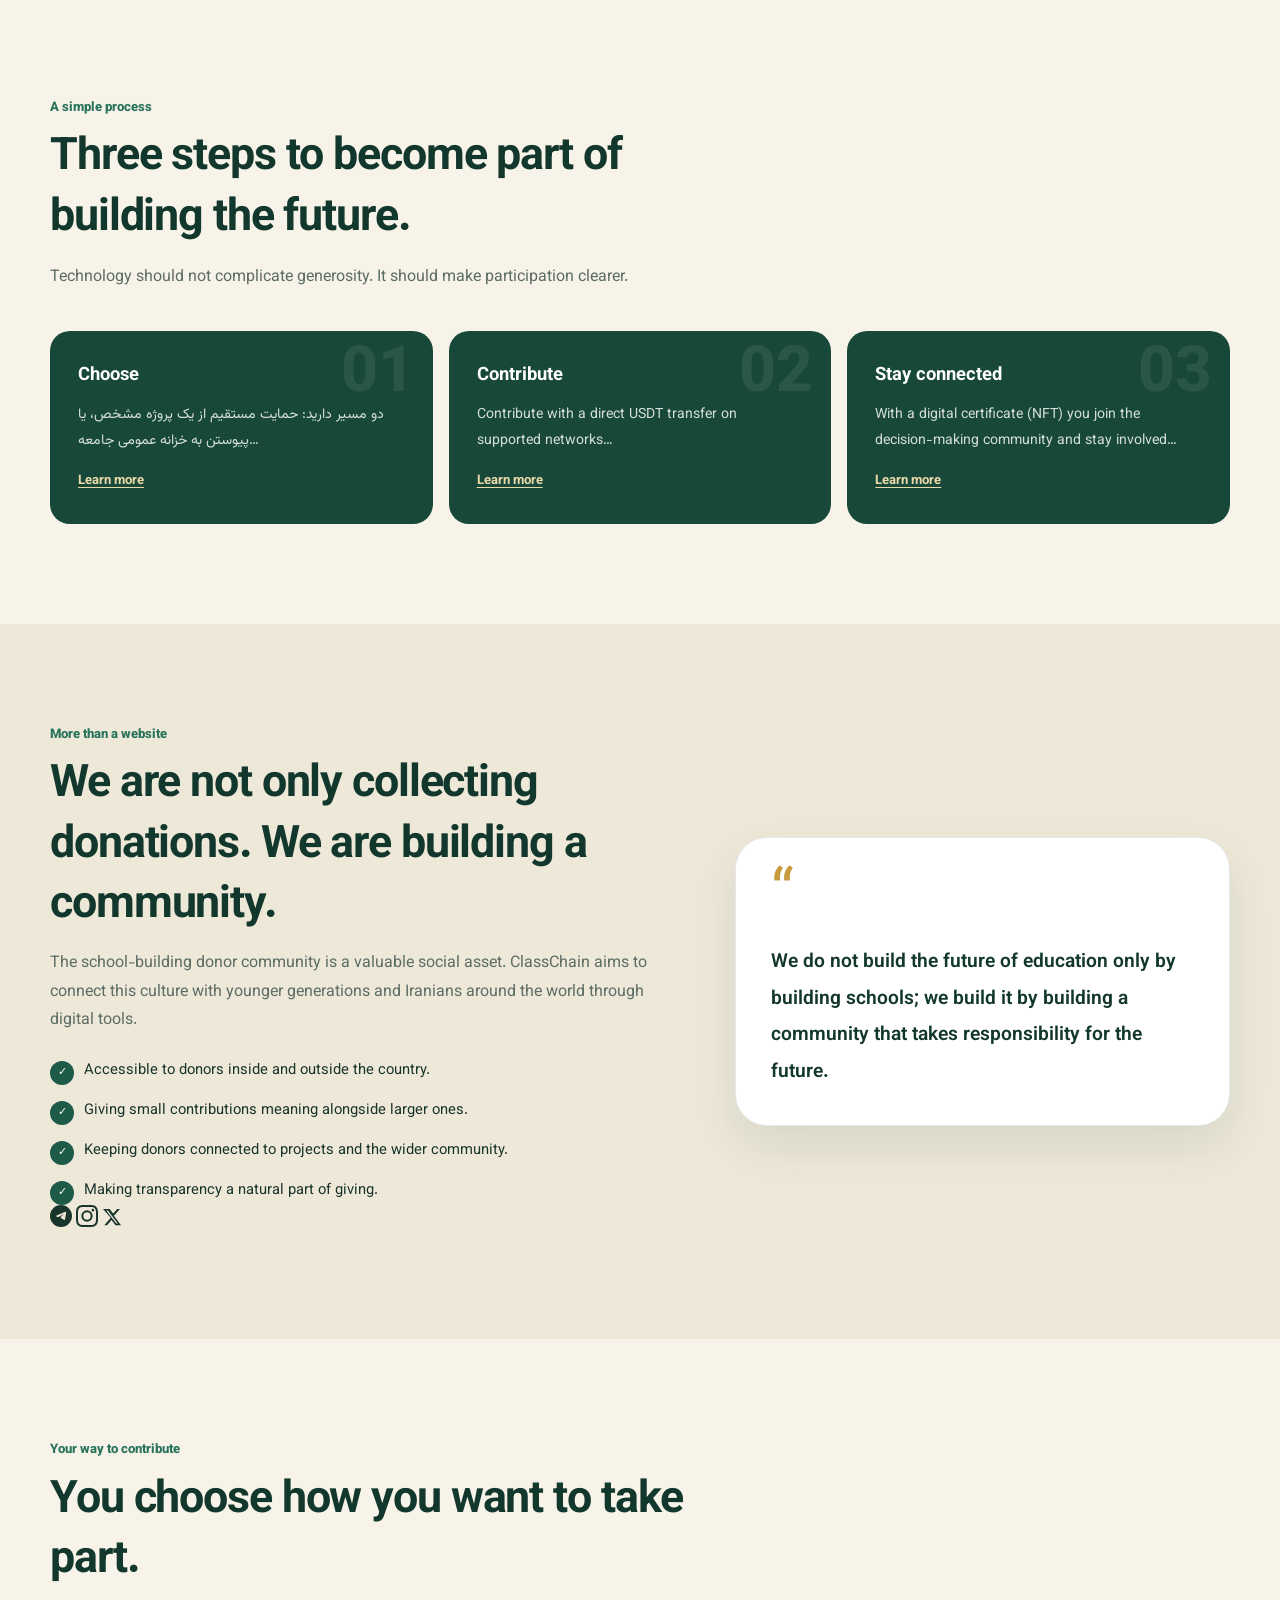
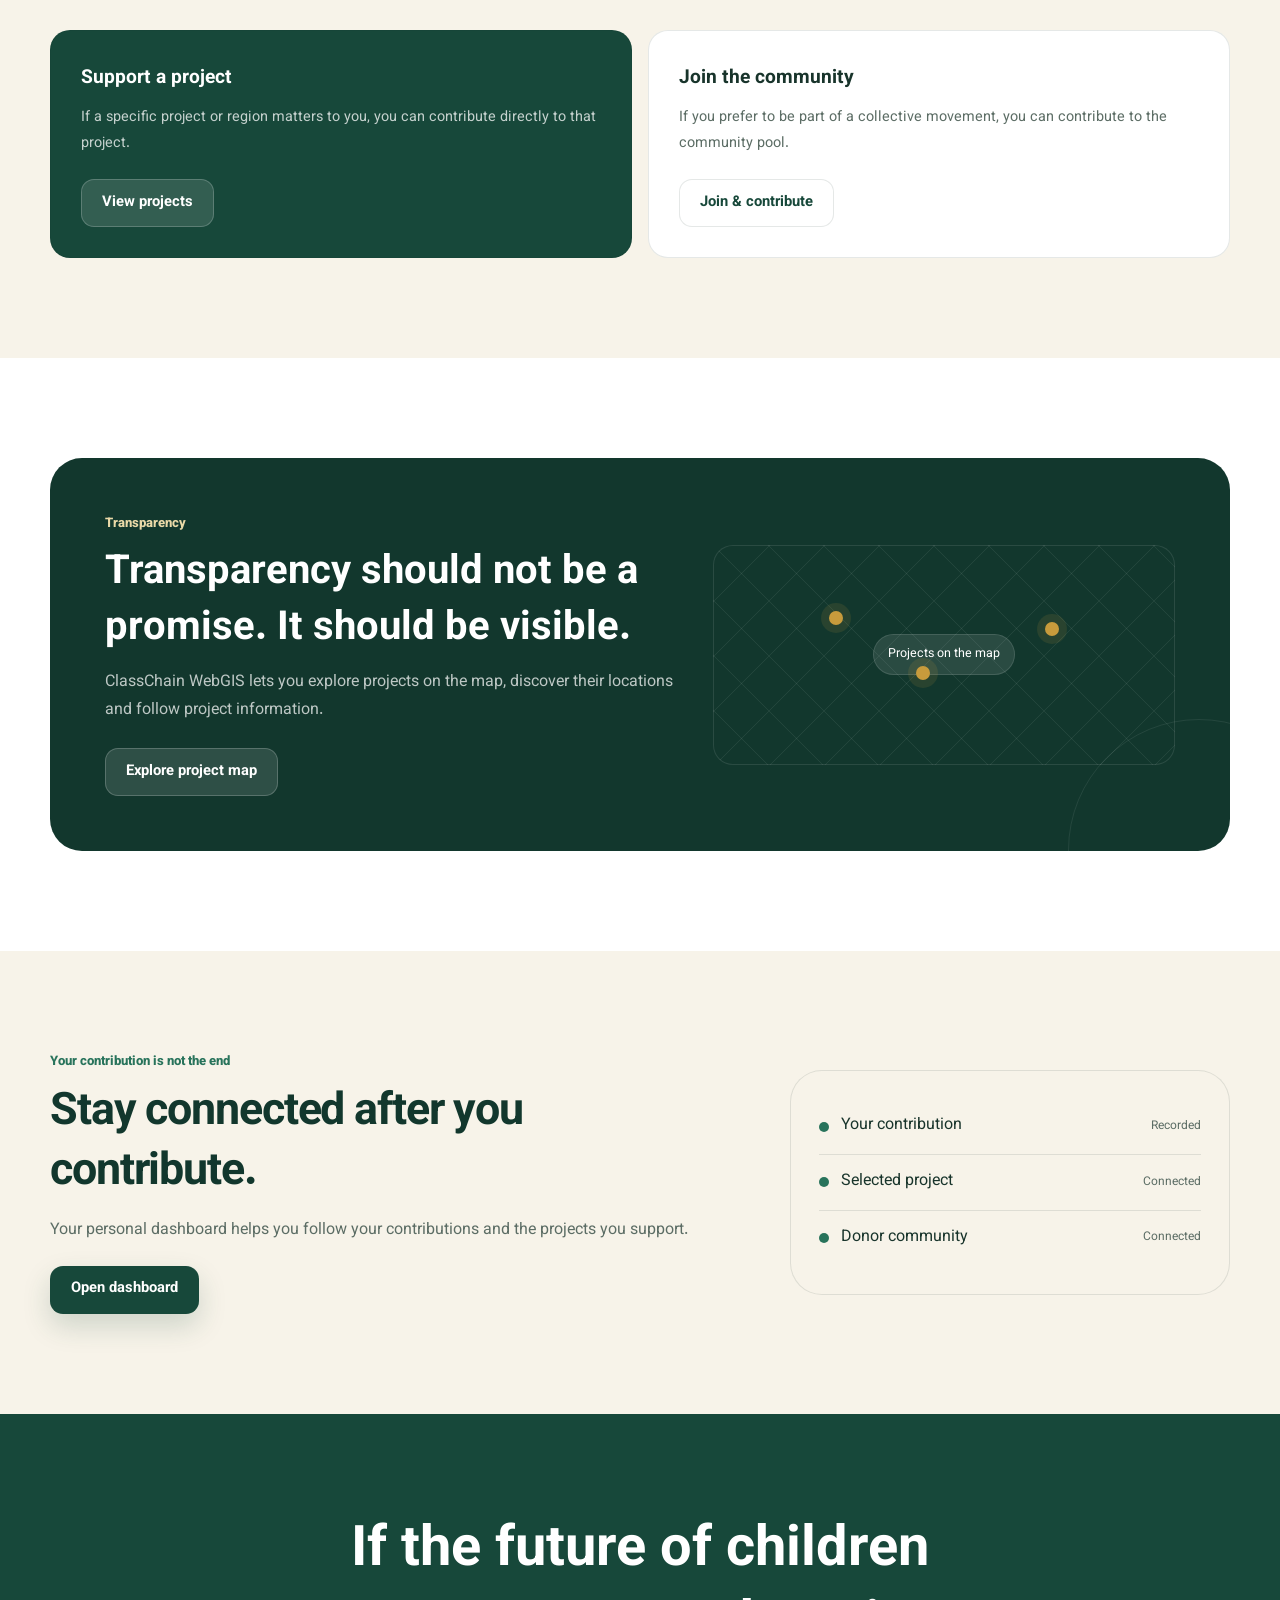
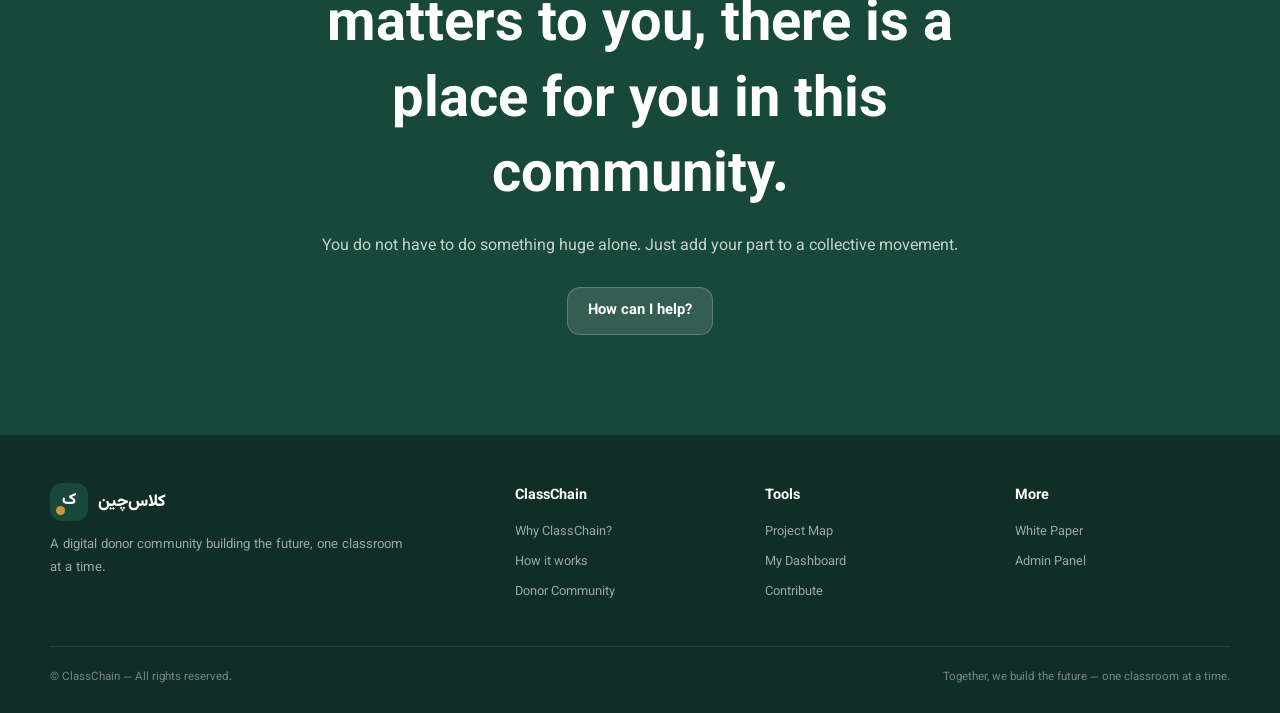
==== commit 1729df60: "How links (WebGIS/Donate), community social icons, nav link for participation" ====
--- a/index.html
+++ b/index.html
@@ -22,6 +22,7 @@
                 <a href="#why" data-i18n="nav.why">چرا کلاس‌چین؟</a>
                 <a href="#how" data-i18n="nav.how">چطور کار می‌کند؟</a>
                 <a href="#community" data-i18n="nav.community">جامعه خیرین</a>
+                <a href="#participation" data-i18n="nav.participation">راه مشارکت</a>
                 <a href="#transparency" data-i18n="nav.transparency">شفافیت</a>
             </div>
             <div class="nav-actions">
@@ -41,6 +42,7 @@
             <a href="#why" data-i18n="nav.why">چرا کلاس‌چین؟</a>
             <a href="#how" data-i18n="nav.how">چطور کار می‌کند؟</a>
             <a href="#community" data-i18n="nav.community">جامعه خیرین</a>
+            <a href="#participation" data-i18n="nav.participation">راه مشارکت</a>
             <a href="#transparency" data-i18n="nav.transparency">شفافیت</a>
             <a href="WebGIS.html" data-i18n="nav.webgis">نقشه پروژه‌ها</a>
             <a href="frontend/dashboard.html" data-i18n="nav.dashboard">داشبورد من</a>
@@ -52,10 +54,7 @@
         <canvas id="heroNetwork" class="hero-network" aria-hidden="true"></canvas>
         <div class="container hero-grid">
             <div class="hero-content">
-                <div class="eyebrow">
-                    <span class="eyebrow-dot"></span>
-                    <span data-i18n="hero.eyebrow">جامعه خیرین دیجیتال</span>
-                </div>
+                <div class="eyebrow"><span class="eyebrow-dot"></span><span data-i18n="hero.eyebrow">جامعه خیرین دیجیتال</span></div>
                 <h1 data-i18n="hero.title">با هم، آینده را می‌سازیم؛ <span>کلاس به کلاس.</span></h1>
                 <p class="hero-lead" data-i18n="hero.description">کلاس‌چین پلی است میان خیرین، مردم و پروژه‌های مدرسه‌سازی؛ جایی که هرکس می‌تواند به اندازه توان خود در ساختن محیطی بهتر برای آموزش کودکان مشارکت کند.</p>
                 <div class="hero-actions">
@@ -109,10 +108,10 @@
             <div class="process">
                 <article class="process-item">
                     <h3 data-i18n="how.step1.title">انتخاب کنید</h3>
-                    <p data-i18n="how.step1.text">دو مسیر دارید: حمایت مستقیم از یک پروژه مشخص، یا پیوستن به خزانه عمومی جامعه…</p>
+                    <p data-i18n-html="how.step1.text">دو مسیر دارید: حمایت مستقیم از یک پروژه مشخص، یا پیوستن به <a href="frontend/donate.html">خزانه عمومی جامعه</a>…</p>
                     <button type="button" class="card-more-toggle process-more-toggle" aria-expanded="false" data-i18n="why.more">بیشتر بدانید</button>
                     <div class="card-more process-more" hidden>
-                        <p data-i18n="how.step1.more">مسیر اول: انتخاب یک پروژه مشخص مدرسه‌سازی — روی نقشه WebGIS پروژه‌ها را ببینید، موقعیت و نیاز هر کدام را بشناسید و مستقیماً همان پروژه را حمایت کنید. مسیر دوم: پیوستن به خزانه عمومی جامعه — اگر ترجیح می‌دهید تصمیم تخصیص را به جمع بسپارید، مشارکت شما وارد صندوق مشترک می‌شود و جامعه دارندگان گواهی، از طریق رأی، پروژه‌های بعدی را انتخاب می‌کند. در هر دو حالت، انتخاب با شماست.</p>
+                        <p data-i18n-html="how.step1.more">مسیر اول: انتخاب یک پروژه مشخص مدرسه‌سازی — روی نقشه <a href="WebGIS.html">WebGIS</a> پروژه‌ها را ببینید، موقعیت و نیاز هر کدام را بشناسید و مستقیماً همان پروژه را حمایت کنید. مسیر دوم: پیوستن به <a href="frontend/donate.html">خزانه عمومی جامعه</a> — اگر ترجیح می‌دهید تصمیم تخصیص را به جمع بسپارید، مشارکت شما وارد صندوق مشترک می‌شود و جامعه دارندگان گواهی، از طریق رأی، پروژه‌های بعدی را انتخاب می‌کند. در هر دو حالت، انتخاب با شماست.</p>
                     </div>
                 </article>
                 <article class="process-item">
@@ -146,6 +145,11 @@
                     <li><span class="check">✓</span><span data-i18n="community.item3">ارتباط خیرین با پروژه‌ها و جامعه را حفظ کند.</span></li>
                     <li><span class="check">✓</span><span data-i18n="community.item4">شفافیت را به بخشی طبیعی از تجربه خیرخواهی تبدیل کند.</span></li>
                 </ul>
+                <div class="community-social">
+                    <a href="https://t.me/classchain" class="social-link" aria-label="Telegram" target="_blank" rel="noopener noreferrer"><svg viewBox="0 0 24 24" width="22" height="22" aria-hidden="true"><path fill="currentColor" d="M11.944 0A12 12 0 0 0 0 12a12 12 0 0 0 12 12 12 12 0 0 0 12-12A12 12 0 0 0 12 0a12 12 0 0 0-.056 0zm4.962 7.224c.1-.002.321.023.465.14a.506.506 0 0 1 .171.325c.016.093.036.306.02.472-.15 1.568-.788 5.37-1.114 7.125-.138.742-.41 1.002-.67 1.03-.567.06-1-.375-1.552-.734-.86-.56-1.347-.907-2.182-1.453-.966-.631-.34-1.004.21-1.59.144-.154 2.64-2.42 2.69-2.63.006-.026.014-.125-.047-.177-.061-.053-.152-.035-.218-.02-.093.025-1.555 1.013-4.388 2.96-.415.285-.79.423-1.126.416-.37-.01-1.081-.209-1.61-.38-.648-.21-1.163-.322-1.119-.682.023-.188.357-.38 1.002-.577 3.958-1.72 6.597-2.854 7.916-3.405 3.78-1.576 4.563-1.85 5.072-1.863z"/></svg></a>
+                    <a href="https://instagram.com/classchain" class="social-link" aria-label="Instagram" target="_blank" rel="noopener noreferrer"><svg viewBox="0 0 24 24" width="22" height="22" aria-hidden="true"><path fill="currentColor" d="M12 2.163c3.204 0 3.584.012 4.85.07 3.252.148 4.771 1.691 4.919 4.919.058 1.265.069 1.645.069 4.849 0 3.205-.012 3.584-.069 4.849-.149 3.225-1.664 4.771-4.919 4.919-1.266.058-1.644.07-4.85.07-3.204 0-3.584-.012-4.849-.07-3.26-.149-4.771-1.699-4.919-4.92-.058-1.265-.07-1.644-.07-4.849 0-3.204.013-3.583.07-4.849.149-3.227 1.664-4.771 4.919-4.919 1.266-.057 1.645-.069 4.849-.069zM12 0C8.741 0 8.333.014 7.053.072 2.695.272.273 2.69.073 7.052.014 8.333 0 8.741 0 12c0 3.259.014 3.668.072 4.948.2 4.358 2.618 6.78 6.98 6.98C8.333 23.986 8.741 24 12 24c3.259 0 3.668-.014 4.948-.072 4.354-.2 6.782-2.618 6.979-6.98.059-1.28.073-1.689.073-4.948 0-3.259-.014-3.667-.072-4.947-.196-4.354-2.617-6.78-6.979-6.98C15.668.014 15.259 0 12 0zm0 5.838a6.162 6.162 0 1 0 0 12.324 6.162 6.162 0 0 0 0-12.324zM12 16a4 4 0 1 1 0-8 4 4 0 0 1 0 8zm6.406-11.845a1.44 1.44 0 1 0 0 2.881 1.44 1.44 0 0 0 0-2.881z"/></svg></a>
+                    <a href="https://x.com/classchain" class="social-link" aria-label="X" target="_blank" rel="noopener noreferrer"><svg viewBox="0 0 24 24" width="20" height="20" aria-hidden="true"><path fill="currentColor" d="M18.244 2.25h3.308l-7.227 8.26 8.502 11.24H16.17l-4.714-6.231-5.401 6.231H2.742l7.727-8.831L1.24 2.25h7.914l4.259 5.699L18.244 2.25zm-1.161 17.52h1.833L7.084 4.126H5.117z"/></svg></a>
+                </div>
             </div>
             <aside class="community-quote">
                 <div class="community-quote-mark">“</div>
@@ -153,7 +157,7 @@
             </aside>
         </div>
     </section>
-    <section>
+    <section id="participation">
         <div class="container">
             <div class="section-header">
                 <div class="section-kicker" data-i18n="participation.kicker">راه مشارکت شما</div>
--- a/style.css
+++ b/style.css
@@ -175,6 +175,29 @@
     position: relative; z-index: 1;
 }
 
+/* Expandable process steps */
+.process-item .card-more-toggle,
+.process-item .process-more-toggle {
+    color: var(--gold-light);
+    margin-top: 16px;
+}
+.process-item .card-more-toggle:hover,
+.process-item .process-more-toggle:hover {
+    color: #fff;
+}
+.process-item .card-more,
+.process-item .process-more {
+    border-top-color: rgba(255,255,255,.18);
+}
+.process-item .card-more p,
+.process-item .process-more p {
+    color: rgba(255,255,255,.82);
+    font-size: .86rem;
+}
+.process-item.is-open .card-more-toggle {
+    color: #fff;
+}
+
 .community-section { background: var(--cream-dark); }
 .community-layout { display: grid; gap: 30px; align-items: center; }
 .community-text p { color: var(--text-soft); margin-bottom: 18px; }
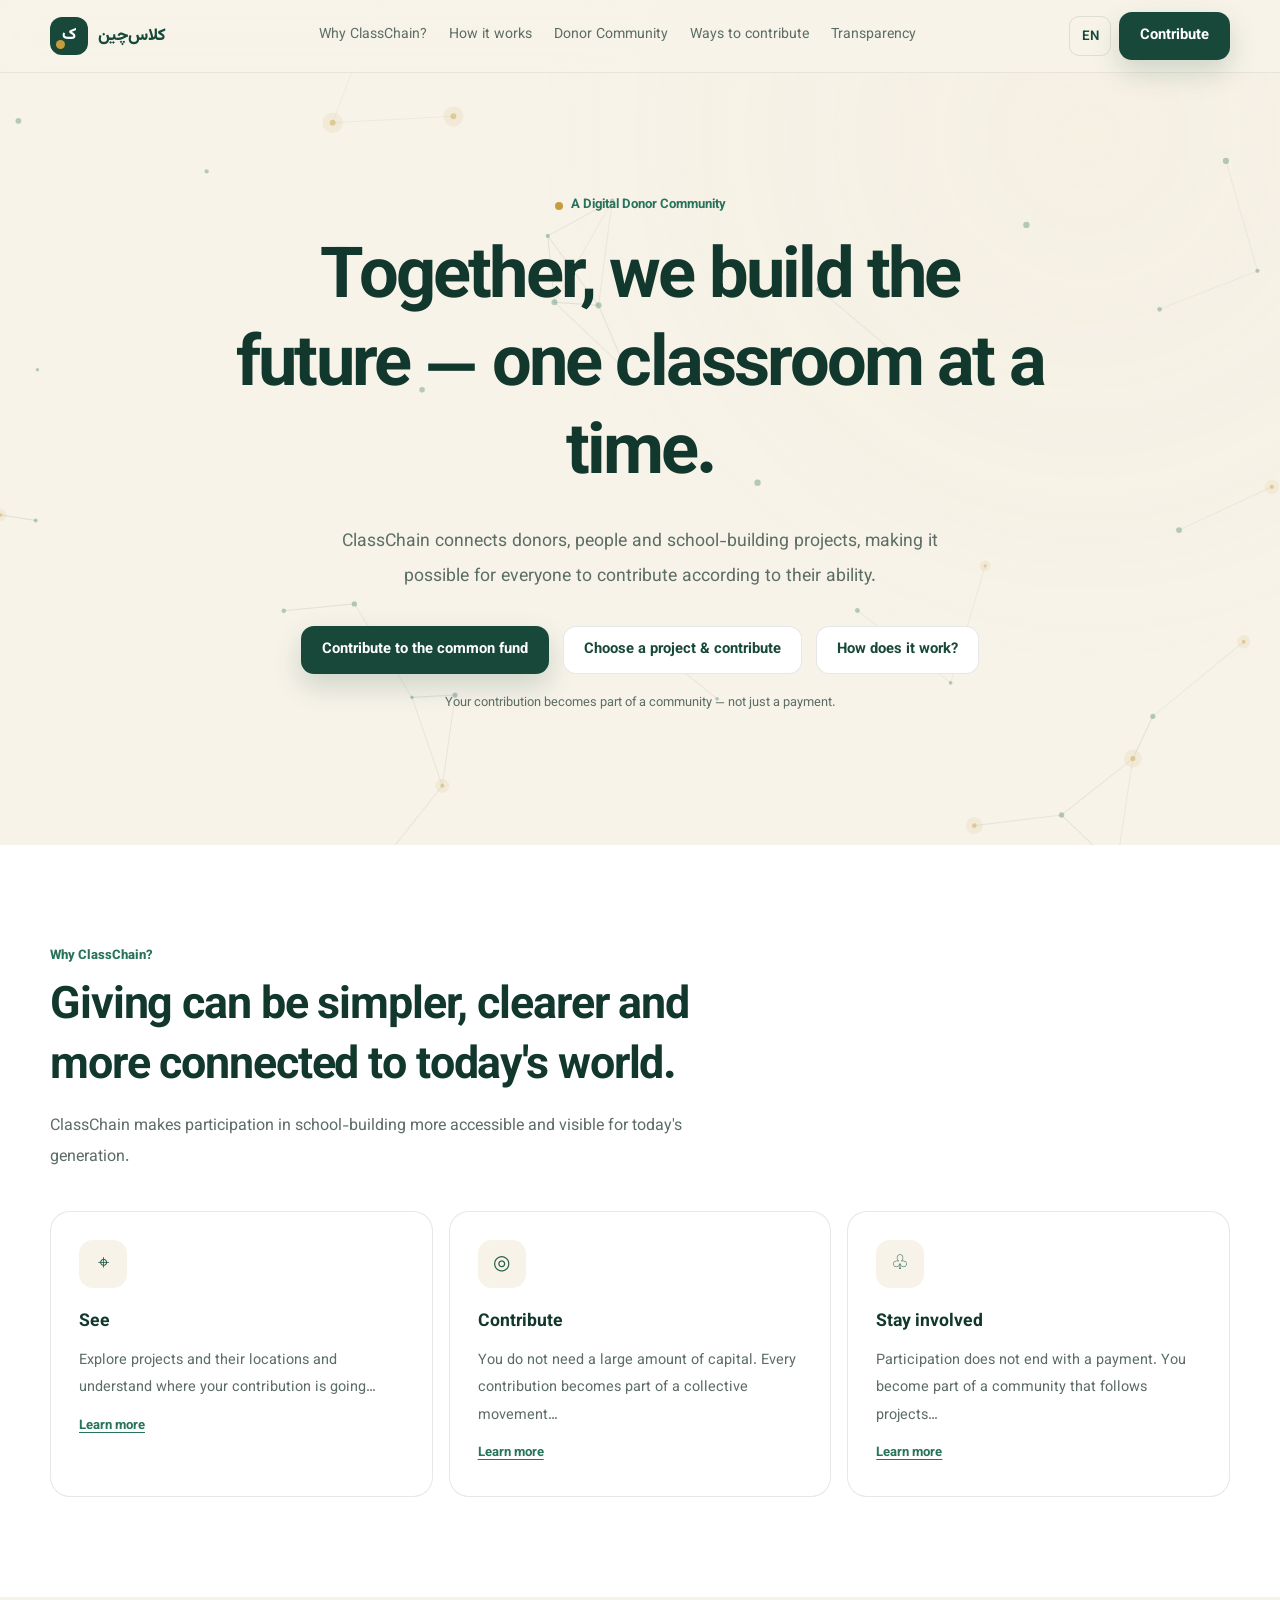
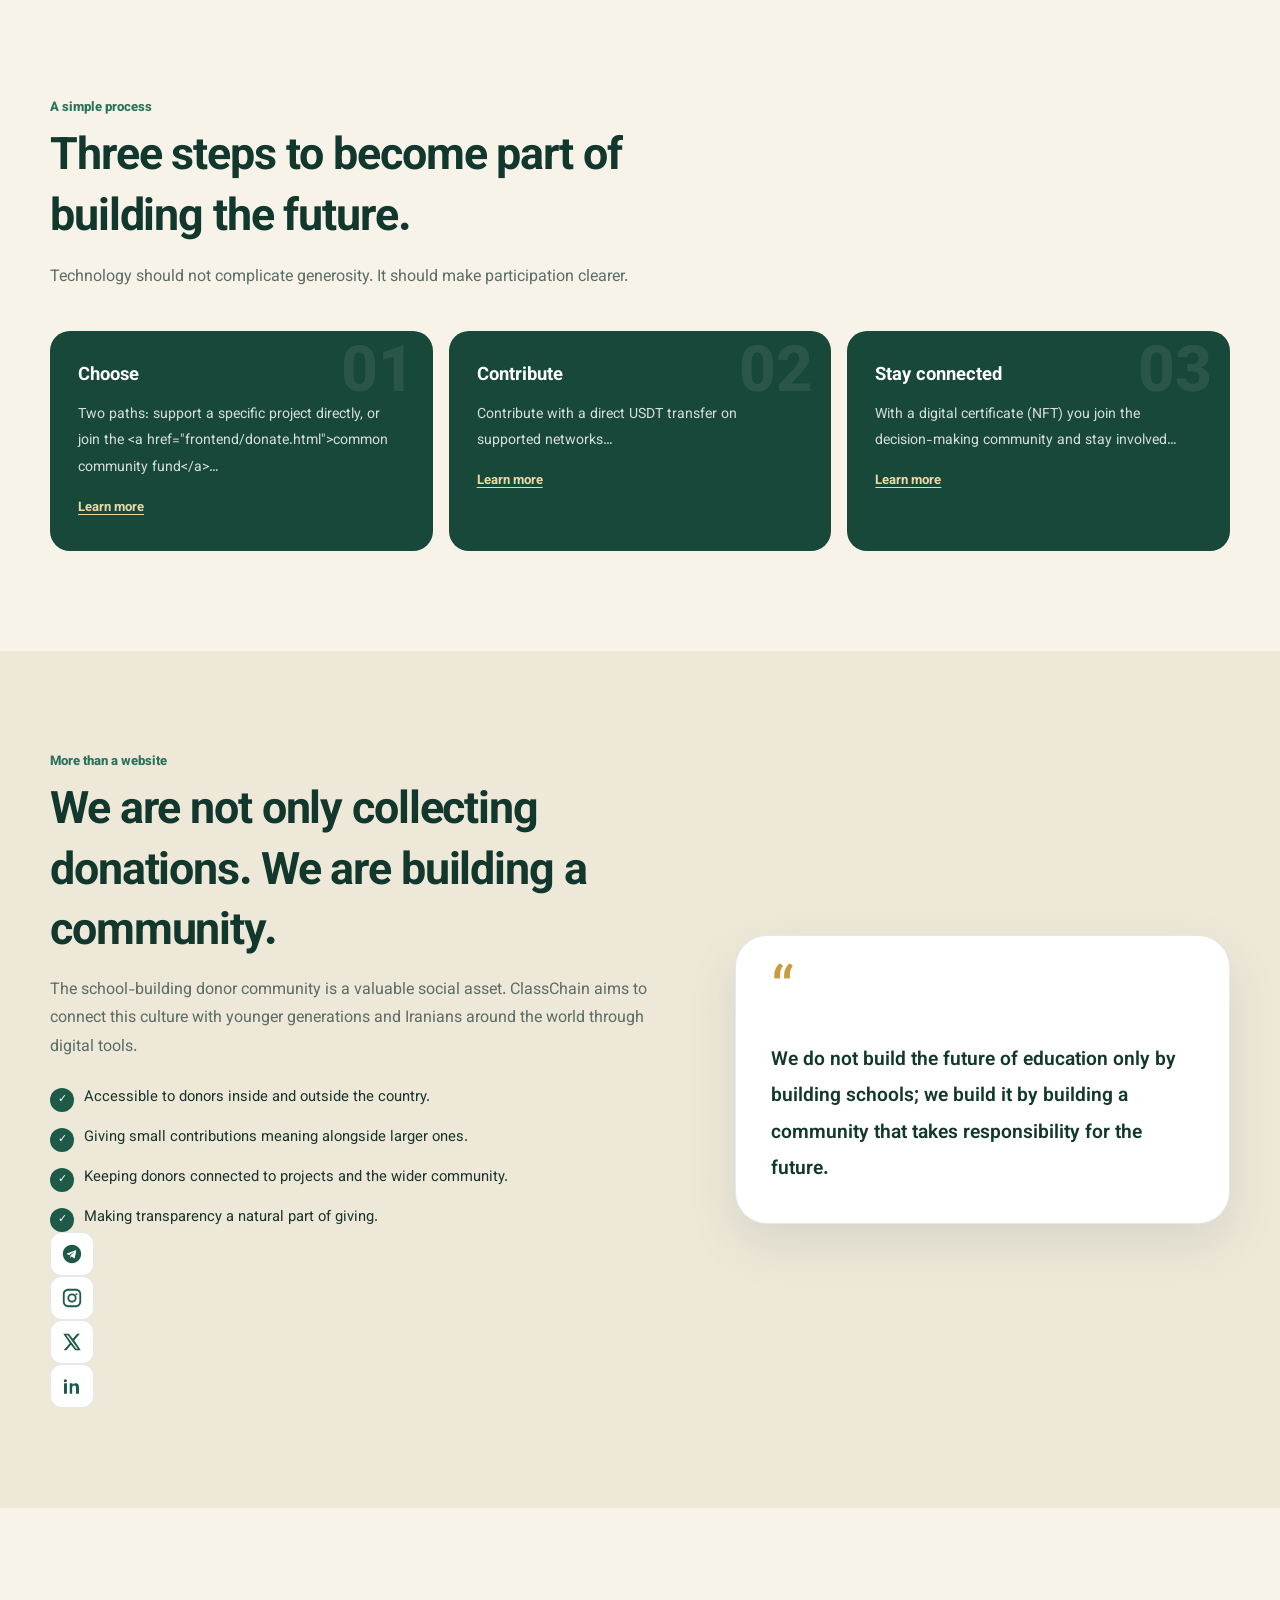
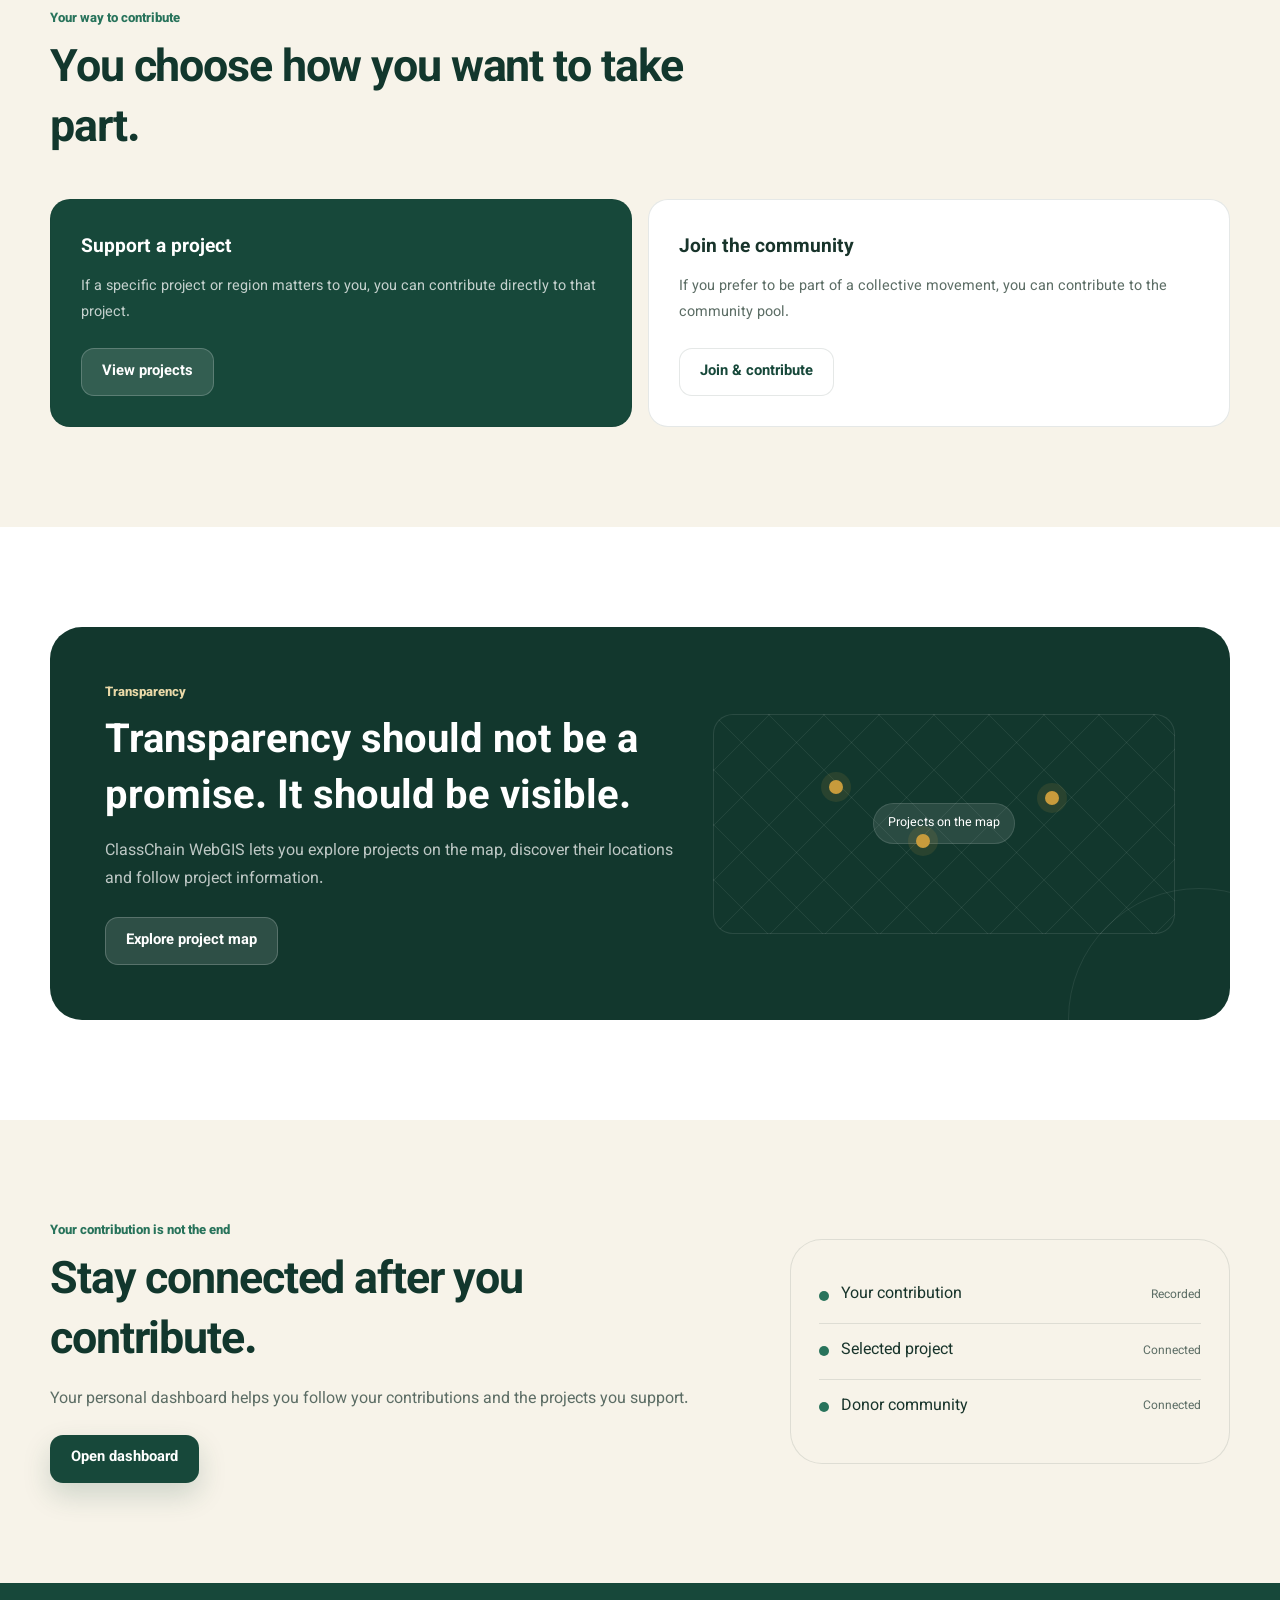
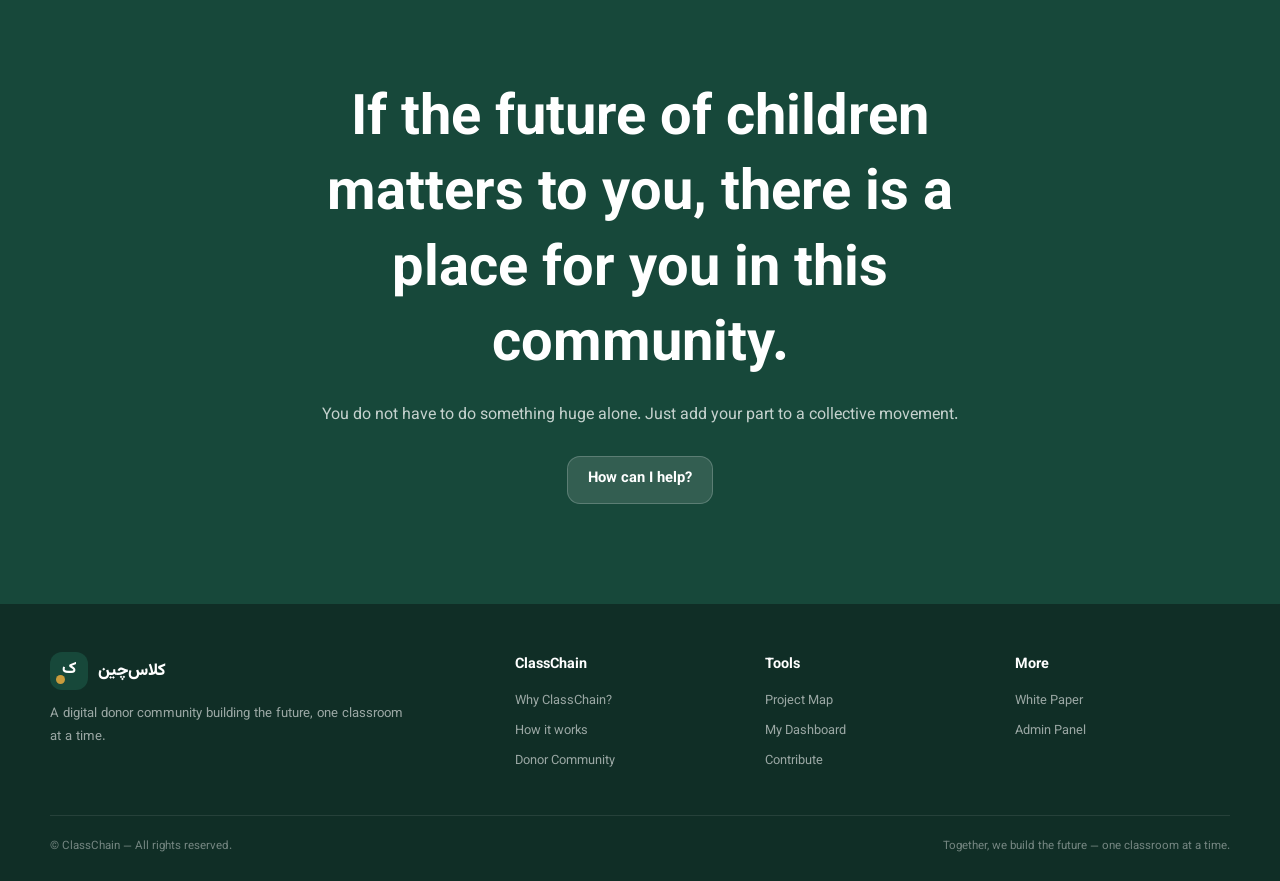
==== commit ead75ec3: "Community social icons; How links to WebGIS/Donate; nav link for participation section" ====
--- a/index.html
+++ b/index.html
@@ -22,7 +22,7 @@
                 <a href="#why" data-i18n="nav.why">چرا کلاس‌چین؟</a>
                 <a href="#how" data-i18n="nav.how">چطور کار می‌کند؟</a>
                 <a href="#community" data-i18n="nav.community">جامعه خیرین</a>
-                <a href="#participation" data-i18n="nav.participation">راه مشارکت</a>
+                <a href="#participate" data-i18n="nav.participation">راه مشارکت</a>
                 <a href="#transparency" data-i18n="nav.transparency">شفافیت</a>
             </div>
             <div class="nav-actions">
@@ -42,7 +42,7 @@
             <a href="#why" data-i18n="nav.why">چرا کلاس‌چین؟</a>
             <a href="#how" data-i18n="nav.how">چطور کار می‌کند؟</a>
             <a href="#community" data-i18n="nav.community">جامعه خیرین</a>
-            <a href="#participation" data-i18n="nav.participation">راه مشارکت</a>
+            <a href="#participate" data-i18n="nav.participation">راه مشارکت</a>
             <a href="#transparency" data-i18n="nav.transparency">شفافیت</a>
             <a href="WebGIS.html" data-i18n="nav.webgis">نقشه پروژه‌ها</a>
             <a href="frontend/dashboard.html" data-i18n="nav.dashboard">داشبورد من</a>
@@ -54,7 +54,10 @@
         <canvas id="heroNetwork" class="hero-network" aria-hidden="true"></canvas>
         <div class="container hero-grid">
             <div class="hero-content">
-                <div class="eyebrow"><span class="eyebrow-dot"></span><span data-i18n="hero.eyebrow">جامعه خیرین دیجیتال</span></div>
+                <div class="eyebrow">
+                    <span class="eyebrow-dot"></span>
+                    <span data-i18n="hero.eyebrow">جامعه خیرین دیجیتال</span>
+                </div>
                 <h1 data-i18n="hero.title">با هم، آینده را می‌سازیم؛ <span>کلاس به کلاس.</span></h1>
                 <p class="hero-lead" data-i18n="hero.description">کلاس‌چین پلی است میان خیرین، مردم و پروژه‌های مدرسه‌سازی؛ جایی که هرکس می‌تواند به اندازه توان خود در ساختن محیطی بهتر برای آموزش کودکان مشارکت کند.</p>
                 <div class="hero-actions">
@@ -108,10 +111,10 @@
             <div class="process">
                 <article class="process-item">
                     <h3 data-i18n="how.step1.title">انتخاب کنید</h3>
-                    <p data-i18n-html="how.step1.text">دو مسیر دارید: حمایت مستقیم از یک پروژه مشخص، یا پیوستن به <a href="frontend/donate.html">خزانه عمومی جامعه</a>…</p>
+                    <p data-i18n="how.step1.text" data-i18n-html="true">دو مسیر دارید: حمایت مستقیم از یک پروژه مشخص، یا پیوستن به <a href="frontend/donate.html" class="inline-link">خزانه عمومی جامعه</a>…</p>
                     <button type="button" class="card-more-toggle process-more-toggle" aria-expanded="false" data-i18n="why.more">بیشتر بدانید</button>
                     <div class="card-more process-more" hidden>
-                        <p data-i18n-html="how.step1.more">مسیر اول: انتخاب یک پروژه مشخص مدرسه‌سازی — روی نقشه <a href="WebGIS.html">WebGIS</a> پروژه‌ها را ببینید، موقعیت و نیاز هر کدام را بشناسید و مستقیماً همان پروژه را حمایت کنید. مسیر دوم: پیوستن به <a href="frontend/donate.html">خزانه عمومی جامعه</a> — اگر ترجیح می‌دهید تصمیم تخصیص را به جمع بسپارید، مشارکت شما وارد صندوق مشترک می‌شود و جامعه دارندگان گواهی، از طریق رأی، پروژه‌های بعدی را انتخاب می‌کند. در هر دو حالت، انتخاب با شماست.</p>
+                        <p data-i18n="how.step1.more" data-i18n-html="true">مسیر اول: انتخاب یک پروژه مشخص مدرسه‌سازی — روی نقشه <a href="WebGIS.html" class="inline-link">WebGIS</a> پروژه‌ها را ببینید، موقعیت و نیاز هر کدام را بشناسید و مستقیماً همان پروژه را حمایت کنید. مسیر دوم: پیوستن به <a href="frontend/donate.html" class="inline-link">خزانه عمومی جامعه</a> — اگر ترجیح می‌دهید تصمیم تخصیص را به جمع بسپارید، مشارکت شما وارد صندوق مشترک می‌شود و جامعه دارندگان گواهی، از طریق رأی، پروژه‌های بعدی را انتخاب می‌کند. در هر دو حالت، انتخاب با شماست.</p>
                     </div>
                 </article>
                 <article class="process-item">
@@ -145,10 +148,19 @@
                     <li><span class="check">✓</span><span data-i18n="community.item3">ارتباط خیرین با پروژه‌ها و جامعه را حفظ کند.</span></li>
                     <li><span class="check">✓</span><span data-i18n="community.item4">شفافیت را به بخشی طبیعی از تجربه خیرخواهی تبدیل کند.</span></li>
                 </ul>
-                <div class="community-social">
-                    <a href="https://t.me/classchain" class="social-link" aria-label="Telegram" target="_blank" rel="noopener noreferrer"><svg viewBox="0 0 24 24" width="22" height="22" aria-hidden="true"><path fill="currentColor" d="M11.944 0A12 12 0 0 0 0 12a12 12 0 0 0 12 12 12 12 0 0 0 12-12A12 12 0 0 0 12 0a12 12 0 0 0-.056 0zm4.962 7.224c.1-.002.321.023.465.14a.506.506 0 0 1 .171.325c.016.093.036.306.02.472-.15 1.568-.788 5.37-1.114 7.125-.138.742-.41 1.002-.67 1.03-.567.06-1-.375-1.552-.734-.86-.56-1.347-.907-2.182-1.453-.966-.631-.34-1.004.21-1.59.144-.154 2.64-2.42 2.69-2.63.006-.026.014-.125-.047-.177-.061-.053-.152-.035-.218-.02-.093.025-1.555 1.013-4.388 2.96-.415.285-.79.423-1.126.416-.37-.01-1.081-.209-1.61-.38-.648-.21-1.163-.322-1.119-.682.023-.188.357-.38 1.002-.577 3.958-1.72 6.597-2.854 7.916-3.405 3.78-1.576 4.563-1.85 5.072-1.863z"/></svg></a>
-                    <a href="https://instagram.com/classchain" class="social-link" aria-label="Instagram" target="_blank" rel="noopener noreferrer"><svg viewBox="0 0 24 24" width="22" height="22" aria-hidden="true"><path fill="currentColor" d="M12 2.163c3.204 0 3.584.012 4.85.07 3.252.148 4.771 1.691 4.919 4.919.058 1.265.069 1.645.069 4.849 0 3.205-.012 3.584-.069 4.849-.149 3.225-1.664 4.771-4.919 4.919-1.266.058-1.644.07-4.85.07-3.204 0-3.584-.012-4.849-.07-3.26-.149-4.771-1.699-4.919-4.92-.058-1.265-.07-1.644-.07-4.849 0-3.204.013-3.583.07-4.849.149-3.227 1.664-4.771 4.919-4.919 1.266-.057 1.645-.069 4.849-.069zM12 0C8.741 0 8.333.014 7.053.072 2.695.272.273 2.69.073 7.052.014 8.333 0 8.741 0 12c0 3.259.014 3.668.072 4.948.2 4.358 2.618 6.78 6.98 6.98C8.333 23.986 8.741 24 12 24c3.259 0 3.668-.014 4.948-.072 4.354-.2 6.782-2.618 6.979-6.98.059-1.28.073-1.689.073-4.948 0-3.259-.014-3.667-.072-4.947-.196-4.354-2.617-6.78-6.979-6.98C15.668.014 15.259 0 12 0zm0 5.838a6.162 6.162 0 1 0 0 12.324 6.162 6.162 0 0 0 0-12.324zM12 16a4 4 0 1 1 0-8 4 4 0 0 1 0 8zm6.406-11.845a1.44 1.44 0 1 0 0 2.881 1.44 1.44 0 0 0 0-2.881z"/></svg></a>
-                    <a href="https://x.com/classchain" class="social-link" aria-label="X" target="_blank" rel="noopener noreferrer"><svg viewBox="0 0 24 24" width="20" height="20" aria-hidden="true"><path fill="currentColor" d="M18.244 2.25h3.308l-7.227 8.26 8.502 11.24H16.17l-4.714-6.231-5.401 6.231H2.742l7.727-8.831L1.24 2.25h7.914l4.259 5.699L18.244 2.25zm-1.161 17.52h1.833L7.084 4.126H5.117z"/></svg></a>
+                <div class="social-links" aria-label="شبکه‌های اجتماعی">
+                    <a class="social-link" href="https://t.me/ClassChain" target="_blank" rel="noopener noreferrer" aria-label="تلگرام" title="تلگرام">
+                        <svg viewBox="0 0 24 24" width="22" height="22" aria-hidden="true"><path fill="currentColor" d="M11.99 2C6.47 2 2 6.48 2 12s4.47 10 9.99 10C17.52 22 22 17.52 22 12S17.52 2 11.99 2zm4.6 6.8-1.55 7.3c-.12.53-.43.66-.87.41l-2.4-1.77-1.16 1.12c-.13.13-.24.24-.49.24l.17-2.43 4.47-4.04c.19-.17-.04-.27-.3-.1l-5.52 3.47-2.38-.74c-.52-.16-.53-.52.11-.77l9.3-3.59c.43-.2.81.1.62.8z"/></svg>
+                    </a>
+                    <a class="social-link" href="https://instagram.com/ClassChain" target="_blank" rel="noopener noreferrer" aria-label="اینستاگرام" title="اینستاگرام">
+                        <svg viewBox="0 0 24 24" width="22" height="22" aria-hidden="true"><path fill="currentColor" d="M7.8 2h8.4C19.4 2 22 4.6 22 7.8v8.4c0 3.2-2.6 5.8-5.8 5.8H7.8C4.6 22 2 19.4 2 16.2V7.8C2 4.6 4.6 2 7.8 2zm-.2 2C5.74 4 4 5.74 4 7.6v8.8C4 18.26 5.74 20 7.6 20h8.8c1.86 0 3.6-1.74 3.6-3.6V7.6C20 5.74 18.26 4 16.4 4H7.6zM12 7a5 5 0 1 1 0 10 5 5 0 0 1 0-10zm0 2a3 3 0 1 0 0 6 3 3 0 0 0 0-6zm4.9-2.1a1.1 1.1 0 1 1 0 2.2 1.1 1.1 0 0 1 0-2.2z"/></svg>
+                    </a>
+                    <a class="social-link" href="https://x.com/ClassChain" target="_blank" rel="noopener noreferrer" aria-label="X" title="X">
+                        <svg viewBox="0 0 24 24" width="20" height="20" aria-hidden="true"><path fill="currentColor" d="M18.244 2H21.5l-6.84 7.82L22.5 22h-6.59l-5.16-6.74L5.25 22H2l7.32-8.37L1.5 2h6.75l4.66 6.18L18.244 2zm-1.16 18h1.82L7.01 3.94H5.08L17.084 20z"/></svg>
+                    </a>
+                    <a class="social-link" href="https://linkedin.com/company/ClassChain" target="_blank" rel="noopener noreferrer" aria-label="لینکدین" title="لینکدین">
+                        <svg viewBox="0 0 24 24" width="22" height="22" aria-hidden="true"><path fill="currentColor" d="M6.5 6.25a1.75 1.75 0 1 1-3.5 0 1.75 1.75 0 0 1 3.5 0zM3.25 9h3.25v11.5H3.25V9zM9.5 9h3.1v1.57h.04c.43-.82 1.5-1.68 3.08-1.68 3.3 0 3.91 2.17 3.91 5v6.61h-3.25v-5.87c0-1.4-.03-3.2-1.95-3.2-1.95 0-2.25 1.52-2.25 3.1v5.97H9.5V9z"/></svg>
+                    </a>
                 </div>
             </div>
             <aside class="community-quote">
@@ -157,7 +169,7 @@
             </aside>
         </div>
     </section>
-    <section id="participation">
+    <section id="participate">
         <div class="container">
             <div class="section-header">
                 <div class="section-kicker" data-i18n="participation.kicker">راه مشارکت شما</div>
--- a/style.css
+++ b/style.css
@@ -1,324 +1,20 @@
-/* =========================================================
-   CLASSCHAIN LANDING PAGE
-   Mobile First / RTL / LTR / Responsive
-   ========================================================= */
-
-:root {
-    --green-950: #12372d;
-    --green-900: #17483a;
-    --green-800: #1d5a48;
-    --green-700: #28735b;
-    --green-500: #4b9675;
-    --cream: #f7f3e9;
-    --cream-dark: #eee8d9;
-    --white: #ffffff;
-    --gold: #c89b3c;
-    --gold-light: #ead9a8;
-    --coral: #d9785d;
-    --text: #18342b;
-    --text-soft: #5c6d65;
-    --border: rgba(24, 52, 43, 0.11);
-    --shadow-sm: 0 8px 25px rgba(18, 55, 45, .07);
-    --shadow-md: 0 20px 50px rgba(18, 55, 45, .10);
-    --shadow-lg: 0 30px 80px rgba(18, 55, 45, .15);
-    --radius-sm: 12px;
-    --radius-md: 20px;
-    --radius-lg: 32px;
-    --container: 1180px;
-}
-
-* { box-sizing: border-box; margin: 0; padding: 0; }
-html { scroll-behavior: smooth; }
-body {
-    font-family: "Vazirmatn", sans-serif;
-    background: var(--cream);
-    color: var(--text);
-    line-height: 1.8;
-    overflow-x: hidden;
-}
-a { color: inherit; text-decoration: none; }
-button { font-family: inherit; }
-img { max-width: 100%; display: block; }
-.container { width: min(var(--container), calc(100% - 32px)); margin-inline: auto; }
-
-.site-header {
-    position: sticky; top: 0; z-index: 1000;
-    background: rgba(247, 243, 233, .92);
-    backdrop-filter: blur(14px);
-    border-bottom: 1px solid rgba(24, 52, 43, .07);
-}
-.nav { min-height: 72px; display: flex; align-items: center; justify-content: space-between; gap: 20px; }
-.brand { display: flex; align-items: center; gap: 10px; font-weight: 800; color: var(--green-900); white-space: nowrap; }
-.brand-mark {
-    width: 38px; height: 38px; border-radius: 12px; background: var(--green-900); color: white;
-    display: grid; place-items: center; font-weight: 800; position: relative;
-}
-.brand-mark::after {
-    content: ""; position: absolute; width: 9px; height: 9px; border-radius: 50%;
-    background: var(--gold); bottom: 6px; left: 6px;
-}
-.brand-text { font-size: 1.05rem; }
-.desktop-nav { display: none; align-items: center; gap: 26px; }
-.desktop-nav a { font-size: .9rem; color: var(--text-soft); transition: color .2s ease; }
-.desktop-nav a:hover { color: var(--green-800); }
-.nav-actions { display: flex; align-items: center; gap: 8px; }
-.language-switcher { position: relative; }
-.language-button {
-    border: 1px solid var(--border); background: transparent; color: var(--green-900);
-    min-width: 42px; height: 40px; border-radius: 10px; cursor: pointer; font-weight: 600;
-}
-.language-menu {
-    position: absolute; top: calc(100% + 8px); inset-inline-end: 0; width: 130px;
-    background: white; border: 1px solid var(--border); border-radius: 14px;
-    box-shadow: var(--shadow-md); padding: 6px; display: none;
-}
-.language-menu.open { display: block; }
-.language-menu button {
-    width: 100%; border: 0; background: transparent; padding: 9px 10px;
-    border-radius: 9px; text-align: start; cursor: pointer;
-}
-.language-menu button:hover { background: var(--cream); }
-.mobile-menu-button {
-    width: 42px; height: 40px; border: 1px solid var(--border); background: transparent;
-    border-radius: 10px; cursor: pointer; display: grid; place-items: center;
-    color: var(--green-900); font-size: 1.2rem;
-}
-.mobile-menu { display: none; padding: 10px 0 18px; border-top: 1px solid var(--border); }
-.mobile-menu.open { display: block; }
-.mobile-menu a { display: block; padding: 10px 0; color: var(--text-soft); }
-
-.btn {
-    display: inline-flex; align-items: center; justify-content: center; gap: 8px;
-    min-height: 48px; padding: 0 20px; border-radius: 13px; border: 1px solid transparent;
-    cursor: pointer; font-size: .92rem; font-weight: 700;
-    transition: transform .2s ease, box-shadow .2s ease, background .2s ease;
-}
-.btn:hover { transform: translateY(-2px); }
-.btn-primary { background: var(--green-900); color: white; box-shadow: 0 12px 28px rgba(23, 72, 58, .18); }
-.btn-primary:hover { background: var(--green-800); }
-.btn-secondary { background: white; color: var(--green-900); border-color: var(--border); }
-.btn-light { background: rgba(255,255,255,.12); color: white; border-color: rgba(255,255,255,.2); }
-
-.hero {
-    position: relative; overflow: hidden; padding: 80px 0 90px; min-height: 70vh;
-    display: flex; align-items: center; background: transparent; z-index: 1;
-}
-.hero-network {
-    position: fixed; top: 0; left: 0; width: 100%; height: 100vh; z-index: 0;
-    pointer-events: none; opacity: 0.78; filter: blur(0.25px);
-}
-.hero-grid { width: 100%; position: relative; z-index: 2; }
-.hero-content { position: relative; z-index: 2; text-align: center; max-width: 820px; margin-inline: auto; }
-main > section, footer { position: relative; z-index: 1; }
-.eyebrow {
-    display: inline-flex; align-items: center; gap: 8px; color: var(--green-700);
-    font-size: .82rem; font-weight: 700; margin-bottom: 18px;
-}
-.eyebrow-dot { width: 8px; height: 8px; background: var(--gold); border-radius: 50%; }
-.hero h1 {
-    font-size: clamp(2.2rem, 7vw, 4.2rem); line-height: 1.25; letter-spacing: -.04em;
-    color: var(--green-950); margin-bottom: 24px;
-}
-.hero h1 span { color: var(--green-700); display: inline; }
-.hero-lead {
-    max-width: 640px; margin-inline: auto; color: var(--text-soft);
-    font-size: 1.05rem; line-height: 2; margin-bottom: 32px;
-}
-.hero-actions { display: flex; flex-direction: column; align-items: center; gap: 12px; }
-.hero-note { margin-top: 18px; font-size: .8rem; color: var(--text-soft); }
-
-section { padding: 72px 0; }
-.section-header { max-width: 700px; margin-bottom: 38px; }
-.section-kicker { color: var(--green-700); font-weight: 800; font-size: .82rem; margin-bottom: 8px; }
-.section-title {
-    color: var(--green-950); font-size: clamp(1.7rem, 5vw, 2.8rem);
-    line-height: 1.35; letter-spacing: -.025em; margin-bottom: 13px;
-}
-.section-description { color: var(--text-soft); line-height: 1.95; }
-
-.why-section { background: white; }
-.cards { display: grid; gap: 16px; }
-.info-card {
-    padding: 28px; border: 1px solid var(--border); border-radius: var(--radius-md);
-    background: white; transition: transform .2s ease, box-shadow .2s ease;
-}
-.info-card:hover { transform: translateY(-5px); box-shadow: var(--shadow-md); }
-.icon {
-    width: 48px; height: 48px; border-radius: 14px; display: grid; place-items: center;
-    background: var(--cream); color: var(--green-800); font-size: 1.25rem; margin-bottom: 18px;
-}
-.info-card h3 { font-size: 1.1rem; margin-bottom: 9px; color: var(--green-950); }
-.info-card p { color: var(--text-soft); font-size: .9rem; line-height: 1.9; }
-.card-more-toggle {
-    margin-top: 14px; border: 0; background: transparent; color: var(--green-700);
-    font-size: .82rem; font-weight: 700; cursor: pointer; padding: 0;
-    text-decoration: underline; text-underline-offset: 3px;
-}
-.card-more-toggle:hover { color: var(--green-900); }
-.card-more { margin-top: 12px; padding-top: 12px; border-top: 1px dashed var(--border); }
-.card-more p { font-size: .84rem; color: var(--text-soft); line-height: 1.85; }
-.info-card.is-open .card-more-toggle { color: var(--green-900); }
-
-.process { display: grid; gap: 16px; counter-reset: process; }
-.process-item {
-    position: relative; padding: 28px; border-radius: var(--radius-md);
-    background: var(--green-900); color: white; overflow: hidden;
-}
-.process-item::before {
-    counter-increment: process; content: "0" counter(process);
-    font-size: 4rem; line-height: 1; position: absolute; left: 18px; top: 12px;
-    opacity: .08; font-weight: 800;
-}
-.process-item h3 { margin-bottom: 9px; font-size: 1.15rem; position: relative; z-index: 1; }
-.process-item p {
-    color: rgba(255,255,255,.82); font-size: .88rem; line-height: 1.9;
-    position: relative; z-index: 1;
-}
-
-/* Expandable process steps */
-.process-item .card-more-toggle,
-.process-item .process-more-toggle {
-    color: var(--gold-light);
-    margin-top: 16px;
-}
-.process-item .card-more-toggle:hover,
-.process-item .process-more-toggle:hover {
-    color: #fff;
-}
-.process-item .card-more,
-.process-item .process-more {
-    border-top-color: rgba(255,255,255,.18);
-}
-.process-item .card-more p,
-.process-item .process-more p {
-    color: rgba(255,255,255,.82);
-    font-size: .86rem;
-}
-.process-item.is-open .card-more-toggle {
-    color: #fff;
-}
-
-.community-section { background: var(--cream-dark); }
-.community-layout { display: grid; gap: 30px; align-items: center; }
-.community-text p { color: var(--text-soft); margin-bottom: 18px; }
-.community-list { list-style: none; display: grid; gap: 13px; margin-top: 22px; }
-.community-list li { display: flex; align-items: flex-start; gap: 10px; font-size: .92rem; }
-.check {
-    flex: 0 0 24px; height: 24px; border-radius: 50%; background: var(--green-800);
-    color: white; display: grid; place-items: center; font-size: .7rem; margin-top: 3px;
-}
-.community-quote {
-    background: white; border-radius: var(--radius-lg); padding: 35px;
-    box-shadow: var(--shadow-md); border: 1px solid var(--border);
-}
-.community-quote-mark { font-size: 4rem; line-height: .8; color: var(--gold); margin-bottom: 20px; }
-.community-quote p { font-size: 1.2rem; line-height: 1.9; font-weight: 600; color: var(--green-950); }
-
-.participation-grid { display: grid; gap: 16px; }
-.participation-card {
-    padding: 30px; border-radius: var(--radius-md); border: 1px solid var(--border); background: white;
-}
-.participation-card.featured { background: var(--green-900); color: white; }
-.participation-card h3 { font-size: 1.2rem; margin-bottom: 10px; }
-.participation-card p { color: var(--text-soft); font-size: .9rem; }
-.participation-card.featured p { color: rgba(255,255,255,.75); }
-.participation-card .btn { margin-top: 22px; }
-
-.transparency { background: white; }
-.transparency-box {
-    background: var(--green-950); color: white; border-radius: var(--radius-lg);
-    padding: 35px; display: grid; gap: 30px; overflow: hidden; position: relative;
-}
-.transparency-box::after {
-    content: ""; position: absolute; width: 260px; height: 260px; border-radius: 50%;
-    border: 1px solid rgba(255,255,255,.08); right: -100px; bottom: -130px;
-}
-.transparency-box h2 { font-size: clamp(1.6rem, 5vw, 2.5rem); line-height: 1.4; margin-bottom: 12px; }
-.transparency-box p { color: rgba(255,255,255,.72); max-width: 650px; }
-.map-preview {
-    min-height: 220px;
-    background:
-        linear-gradient(135deg, transparent 49%, rgba(255,255,255,.07) 50%, transparent 51%),
-        linear-gradient(45deg, transparent 49%, rgba(255,255,255,.07) 50%, transparent 51%);
-    background-size: 55px 55px;
-    border: 1px solid rgba(255,255,255,.1); border-radius: 20px;
-    position: relative; display: grid; place-items: center;
-}
-.map-point {
-    position: absolute; width: 14px; height: 14px; border-radius: 50%;
-    background: var(--gold); box-shadow: 0 0 0 8px rgba(200,155,60,.12);
-}
-.map-point:nth-child(1) { top: 35%; right: 25%; }
-.map-point:nth-child(2) { top: 55%; right: 53%; }
-.map-point:nth-child(3) { top: 30%; left: 25%; }
-.map-label {
-    background: rgba(255,255,255,.1); border: 1px solid rgba(255,255,255,.12);
-    padding: 8px 14px; border-radius: 30px; font-size: .78rem;
-}
-
-.after-donation { display: grid; gap: 20px; align-items: center; }
-.after-donation-content { max-width: 650px; }
-.after-donation-content p { color: var(--text-soft); margin-bottom: 20px; }
-.dashboard-card {
-    background: var(--cream); border-radius: var(--radius-lg); padding: 28px; border: 1px solid var(--border);
-}
-.dashboard-card-row {
-    display: flex; align-items: center; gap: 12px; padding: 13px 0; border-bottom: 1px solid var(--border);
-}
-.dashboard-card-row:last-child { border-bottom: 0; }
-.dashboard-dot { width: 10px; height: 10px; border-radius: 50%; background: var(--green-700); }
-.dashboard-card-row span:last-child { margin-inline-start: auto; font-size: .75rem; color: var(--text-soft); }
-
-.final-cta { background: var(--green-900); color: white; text-align: center; }
-.final-cta-inner { max-width: 760px; margin: auto; }
-.final-cta h2 { font-size: clamp(2rem, 6vw, 3.5rem); line-height: 1.35; margin-bottom: 17px; }
-.final-cta p { color: rgba(255,255,255,.75); margin-bottom: 25px; }
-
-footer { background: #102e26; color: white; padding: 48px 0 25px; }
-.footer-grid { display: grid; gap: 35px; padding-bottom: 35px; }
-.footer-brand p { color: rgba(255,255,255,.58); font-size: .82rem; margin-top: 13px; max-width: 360px; }
-.footer-links h4 { font-size: .9rem; margin-bottom: 12px; }
-.footer-links a { display: block; color: rgba(255,255,255,.58); font-size: .8rem; margin-bottom: 7px; transition: color .2s ease; }
-.footer-links a:hover { color: white; }
-.footer-bottom {
-    padding-top: 20px; border-top: 1px solid rgba(255,255,255,.09);
-    color: rgba(255,255,255,.42); font-size: .72rem; display: flex; flex-direction: column; gap: 8px;
-}
-
-html[dir="ltr"] .process-item::before { right: 18px; left: auto; }
-
-@media (min-width: 600px) {
-    .container { width: min(var(--container), calc(100% - 48px)); }
-    .hero { padding: 100px 0 110px; }
-    .hero-actions { flex-direction: row; flex-wrap: wrap; justify-content: center; }
-    .cards { grid-template-columns: repeat(2, 1fr); }
-    .process { grid-template-columns: 1fr; }
-    .participation-grid { grid-template-columns: repeat(2, 1fr); }
-    .footer-grid { grid-template-columns: 2fr 1fr 1fr 1fr; }
-    .footer-bottom { flex-direction: row; justify-content: space-between; }
-}
-
-@media (min-width: 900px) {
-    .container { width: min(var(--container), calc(100% - 64px)); }
-    .desktop-nav { display: flex; }
-    .mobile-menu-button { display: none; }
-    .hero { min-height: 75vh; padding: 120px 0 130px; }
-    .hero-actions { gap: 14px; }
-    section { padding: 100px 0; }
-    .cards { grid-template-columns: repeat(3, 1fr); }
-    .process { grid-template-columns: repeat(3, 1fr); }
-    .community-layout { grid-template-columns: 1.1fr .9fr; gap: 80px; }
-    .transparency-box { grid-template-columns: 1fr .8fr; align-items: center; padding: 55px; }
-    .after-donation { grid-template-columns: 1.2fr .8fr; gap: 80px; }
-}
-
-@media (min-width: 1200px) {
-    .hero { min-height: 78vh; }
-    .hero h1 { font-size: 4.4rem; }
-    .hero-lead { font-size: 1.1rem; }
-}
-
-@media (prefers-reduced-motion: reduce) {
-    html { scroll-behavior: auto; }
-    *, *::before, *::after { transition: none !important; }
-}
+/* CLASSCHAIN */
+:root{--green-950:#12372d;--green-900:#17483a;--green-800:#1d5a48;--green-700:#28735b;--green-500:#4b9675;--cream:#f7f3e9;--cream-dark:#eee8d9;--white:#ffffff;--gold:#c89b3c;--gold-light:#ead9a8;--coral:#d9785d;--text:#18342b;--text-soft:#5c6d65;--border:rgba(24,52,43,.11);--shadow-sm:0 8px 25px rgba(18,55,45,.07);--shadow-md:0 20px 50px rgba(18,55,45,.10);--shadow-lg:0 30px 80px rgba(18,55,45,.15);--radius-sm:12px;--radius-md:20px;--radius-lg:32px;--container:1180px}
+*{box-sizing:border-box;margin:0;padding:0}html{scroll-behavior:smooth}body{font-family:"Vazirmatn",sans-serif;background:var(--cream);color:var(--text);line-height:1.8;overflow-x:hidden}a{color:inherit;text-decoration:none}button{font-family:inherit}img{max-width:100%;display:block}.container{width:min(var(--container),calc(100% - 32px));margin-inline:auto}
+.site-header{position:sticky;top:0;z-index:1000;background:rgba(247,243,233,.92);backdrop-filter:blur(14px);border-bottom:1px solid rgba(24,52,43,.07)}.nav{min-height:72px;display:flex;align-items:center;justify-content:space-between;gap:20px}.brand{display:flex;align-items:center;gap:10px;font-weight:800;color:var(--green-900);white-space:nowrap}.brand-mark{width:38px;height:38px;border-radius:12px;background:var(--green-900);color:#fff;display:grid;place-items:center;font-weight:800;position:relative}.brand-mark::after{content:"";position:absolute;width:9px;height:9px;border-radius:50%;background:var(--gold);bottom:6px;left:6px}.brand-text{font-size:1.05rem}.desktop-nav{display:none;align-items:center;gap:22px;flex-wrap:wrap}.desktop-nav a{font-size:.88rem;color:var(--text-soft);transition:color .2s ease}.desktop-nav a:hover{color:var(--green-800)}.nav-actions{display:flex;align-items:center;gap:8px}.language-switcher{position:relative}.language-button{border:1px solid var(--border);background:transparent;color:var(--green-900);min-width:42px;height:40px;border-radius:10px;cursor:pointer;font-weight:600}.language-menu{position:absolute;top:calc(100% + 8px);inset-inline-end:0;width:130px;background:#fff;border:1px solid var(--border);border-radius:14px;box-shadow:var(--shadow-md);padding:6px;display:none}.language-menu.open{display:block}.language-menu button{width:100%;border:0;background:transparent;padding:9px 10px;border-radius:9px;text-align:start;cursor:pointer}.language-menu button:hover{background:var(--cream)}.mobile-menu-button{width:42px;height:40px;border:1px solid var(--border);background:transparent;border-radius:10px;cursor:pointer;display:grid;place-items:center;color:var(--green-900);font-size:1.2rem}.mobile-menu{display:none;padding:10px 0 18px;border-top:1px solid var(--border)}.mobile-menu.open{display:block}.mobile-menu a{display:block;padding:10px 0;color:var(--text-soft)}
+.btn{display:inline-flex;align-items:center;justify-content:center;gap:8px;min-height:48px;padding:0 20px;border-radius:13px;border:1px solid transparent;cursor:pointer;font-size:.92rem;font-weight:700;transition:transform .2s ease,box-shadow .2s ease,background .2s ease}.btn:hover{transform:translateY(-2px)}.btn-primary{background:var(--green-900);color:#fff;box-shadow:0 12px 28px rgba(23,72,58,.18)}.btn-primary:hover{background:var(--green-800)}.btn-secondary{background:#fff;color:var(--green-900);border-color:var(--border)}.btn-light{background:rgba(255,255,255,.12);color:#fff;border-color:rgba(255,255,255,.2)}
+.hero{position:relative;overflow:hidden;padding:80px 0 90px;min-height:70vh;display:flex;align-items:center;background:transparent;z-index:1}.hero-network{position:fixed;top:0;left:0;width:100%;height:100vh;z-index:0;pointer-events:none;opacity:.78;filter:blur(.25px)}.hero-grid{width:100%;position:relative;z-index:2}.hero-content{position:relative;z-index:2;text-align:center;max-width:820px;margin-inline:auto}main>section,footer{position:relative;z-index:1}.eyebrow{display:inline-flex;align-items:center;gap:8px;color:var(--green-700);font-size:.82rem;font-weight:700;margin-bottom:18px}.eyebrow-dot{width:8px;height:8px;background:var(--gold);border-radius:50%}.hero h1{font-size:clamp(2.2rem,7vw,4.2rem);line-height:1.25;letter-spacing:-.04em;color:var(--green-950);margin-bottom:24px}.hero h1 span{color:var(--green-700)}.hero-lead{max-width:640px;margin-inline:auto;color:var(--text-soft);font-size:1.05rem;line-height:2;margin-bottom:32px}.hero-actions{display:flex;flex-direction:column;align-items:center;gap:12px}.hero-note{margin-top:18px;font-size:.8rem;color:var(--text-soft)}
+section{padding:72px 0}.section-header{max-width:700px;margin-bottom:38px}.section-kicker{color:var(--green-700);font-weight:800;font-size:.82rem;margin-bottom:8px}.section-title{color:var(--green-950);font-size:clamp(1.7rem,5vw,2.8rem);line-height:1.35;letter-spacing:-.025em;margin-bottom:13px}.section-description{color:var(--text-soft);line-height:1.95}
+.why-section{background:#fff}.cards{display:grid;gap:16px}.info-card{padding:28px;border:1px solid var(--border);border-radius:var(--radius-md);background:#fff;transition:transform .2s ease,box-shadow .2s ease}.info-card:hover{transform:translateY(-5px);box-shadow:var(--shadow-md)}.icon{width:48px;height:48px;border-radius:14px;display:grid;place-items:center;background:var(--cream);color:var(--green-800);font-size:1.25rem;margin-bottom:18px}.info-card h3{font-size:1.1rem;margin-bottom:9px;color:var(--green-950)}.info-card p{color:var(--text-soft);font-size:.9rem;line-height:1.9}.card-more-toggle{margin-top:14px;border:0;background:transparent;color:var(--green-700);font-size:.82rem;font-weight:700;cursor:pointer;padding:0;text-decoration:underline;text-underline-offset:3px}.card-more-toggle:hover{color:var(--green-900)}.card-more{margin-top:12px;padding-top:12px;border-top:1px dashed var(--border)}.card-more p{font-size:.84rem;color:var(--text-soft);line-height:1.85}.info-card.is-open .card-more-toggle{color:var(--green-900)}
+.process{display:grid;gap:16px;counter-reset:process}.process-item{position:relative;padding:28px;border-radius:var(--radius-md);background:var(--green-900);color:#fff;overflow:hidden}.process-item::before{counter-increment:process;content:"0" counter(process);font-size:4rem;line-height:1;position:absolute;left:18px;top:12px;opacity:.08;font-weight:800}.process-item h3{margin-bottom:9px;font-size:1.15rem;position:relative;z-index:1}.process-item p{color:rgba(255,255,255,.82);font-size:.88rem;line-height:1.9;position:relative;z-index:1}.process-item .card-more-toggle,.process-item .process-more-toggle{color:var(--gold-light);margin-top:16px}.process-item .card-more-toggle:hover,.process-item .process-more-toggle:hover{color:#fff}.process-item .card-more,.process-item .process-more{border-top-color:rgba(255,255,255,.18)}.process-item .card-more p,.process-item .process-more p{color:rgba(255,255,255,.82);font-size:.86rem}.process-item.is-open .card-more-toggle{color:#fff}.process-item a{color:var(--gold-light);text-decoration:underline;text-underline-offset:3px;font-weight:700}.process-item a:hover{color:#fff}
+.community-section{background:var(--cream-dark)}.community-layout{display:grid;gap:30px;align-items:center}.community-text p{color:var(--text-soft);margin-bottom:18px}.community-list{list-style:none;display:grid;gap:13px;margin-top:22px}.community-list li{display:flex;align-items:flex-start;gap:10px;font-size:.92rem}.check{flex:0 0 24px;height:24px;border-radius:50%;background:var(--green-800);color:#fff;display:grid;place-items:center;font-size:.7rem;margin-top:3px}.community-social{display:flex;flex-wrap:wrap;gap:12px;margin-top:28px}.social-link{width:44px;height:44px;border-radius:12px;border:1px solid var(--border);background:#fff;color:var(--green-800);display:grid;place-items:center;transition:transform .2s ease,background .2s ease,color .2s ease,box-shadow .2s ease}.social-link:hover{transform:translateY(-2px);background:var(--green-900);color:#fff;box-shadow:var(--shadow-sm)}.community-quote{background:#fff;border-radius:var(--radius-lg);padding:35px;box-shadow:var(--shadow-md);border:1px solid var(--border)}.community-quote-mark{font-size:4rem;line-height:.8;color:var(--gold);margin-bottom:20px}.community-quote p{font-size:1.2rem;line-height:1.9;font-weight:600;color:var(--green-950)}
+.participation-grid{display:grid;gap:16px}.participation-card{padding:30px;border-radius:var(--radius-md);border:1px solid var(--border);background:#fff}.participation-card.featured{background:var(--green-900);color:#fff}.participation-card h3{font-size:1.2rem;margin-bottom:10px}.participation-card p{color:var(--text-soft);font-size:.9rem}.participation-card.featured p{color:rgba(255,255,255,.75)}.participation-card .btn{margin-top:22px}
+.transparency{background:#fff}.transparency-box{background:var(--green-950);color:#fff;border-radius:var(--radius-lg);padding:35px;display:grid;gap:30px;overflow:hidden;position:relative}.transparency-box::after{content:"";position:absolute;width:260px;height:260px;border-radius:50%;border:1px solid rgba(255,255,255,.08);right:-100px;bottom:-130px}.transparency-box h2{font-size:clamp(1.6rem,5vw,2.5rem);line-height:1.4;margin-bottom:12px}.transparency-box p{color:rgba(255,255,255,.72);max-width:650px}.map-preview{min-height:220px;background:linear-gradient(135deg,transparent 49%,rgba(255,255,255,.07) 50%,transparent 51%),linear-gradient(45deg,transparent 49%,rgba(255,255,255,.07) 50%,transparent 51%);background-size:55px 55px;border:1px solid rgba(255,255,255,.1);border-radius:20px;position:relative;display:grid;place-items:center}.map-point{position:absolute;width:14px;height:14px;border-radius:50%;background:var(--gold);box-shadow:0 0 0 8px rgba(200,155,60,.12)}.map-point:nth-child(1){top:35%;right:25%}.map-point:nth-child(2){top:55%;right:53%}.map-point:nth-child(3){top:30%;left:25%}.map-label{background:rgba(255,255,255,.1);border:1px solid rgba(255,255,255,.12);padding:8px 14px;border-radius:30px;font-size:.78rem}
+.after-donation{display:grid;gap:20px;align-items:center}.after-donation-content{max-width:650px}.after-donation-content p{color:var(--text-soft);margin-bottom:20px}.dashboard-card{background:var(--cream);border-radius:var(--radius-lg);padding:28px;border:1px solid var(--border)}.dashboard-card-row{display:flex;align-items:center;gap:12px;padding:13px 0;border-bottom:1px solid var(--border)}.dashboard-card-row:last-child{border-bottom:0}.dashboard-dot{width:10px;height:10px;border-radius:50%;background:var(--green-700)}.dashboard-card-row span:last-child{margin-inline-start:auto;font-size:.75rem;color:var(--text-soft)}
+.final-cta{background:var(--green-900);color:#fff;text-align:center}.final-cta-inner{max-width:760px;margin:auto}.final-cta h2{font-size:clamp(2rem,6vw,3.5rem);line-height:1.35;margin-bottom:17px}.final-cta p{color:rgba(255,255,255,.75);margin-bottom:25px}
+footer{background:#102e26;color:#fff;padding:48px 0 25px}.footer-grid{display:grid;gap:35px;padding-bottom:35px}.footer-brand p{color:rgba(255,255,255,.58);font-size:.82rem;margin-top:13px;max-width:360px}.footer-links h4{font-size:.9rem;margin-bottom:12px}.footer-links a{display:block;color:rgba(255,255,255,.58);font-size:.8rem;margin-bottom:7px;transition:color .2s ease}.footer-links a:hover{color:#fff}.footer-bottom{padding-top:20px;border-top:1px solid rgba(255,255,255,.09);color:rgba(255,255,255,.42);font-size:.72rem;display:flex;flex-direction:column;gap:8px}
+html[dir="ltr"] .process-item::before{right:18px;left:auto}
+@media (min-width:600px){.container{width:min(var(--container),calc(100% - 48px))}.hero{padding:100px 0 110px}.hero-actions{flex-direction:row;flex-wrap:wrap;justify-content:center}.cards{grid-template-columns:repeat(2,1fr)}.process{grid-template-columns:1fr}.participation-grid{grid-template-columns:repeat(2,1fr)}.footer-grid{grid-template-columns:2fr 1fr 1fr 1fr}.footer-bottom{flex-direction:row;justify-content:space-between}}
+@media (min-width:900px){.container{width:min(var(--container),calc(100% - 64px))}.desktop-nav{display:flex}.mobile-menu-button{display:none}.hero{min-height:75vh;padding:120px 0 130px}.hero-actions{gap:14px}section{padding:100px 0}.cards{grid-template-columns:repeat(3,1fr)}.process{grid-template-columns:repeat(3,1fr)}.community-layout{grid-template-columns:1.1fr .9fr;gap:80px}.transparency-box{grid-template-columns:1fr .8fr;align-items:center;padding:55px}.after-donation{grid-template-columns:1.2fr .8fr;gap:80px}}
+@media (min-width:1200px){.hero{min-height:78vh}.hero h1{font-size:4.4rem}.hero-lead{font-size:1.1rem}}
+@media (prefers-reduced-motion:reduce){html{scroll-behavior:auto}*,*::before,*::after{transition:none!important}}
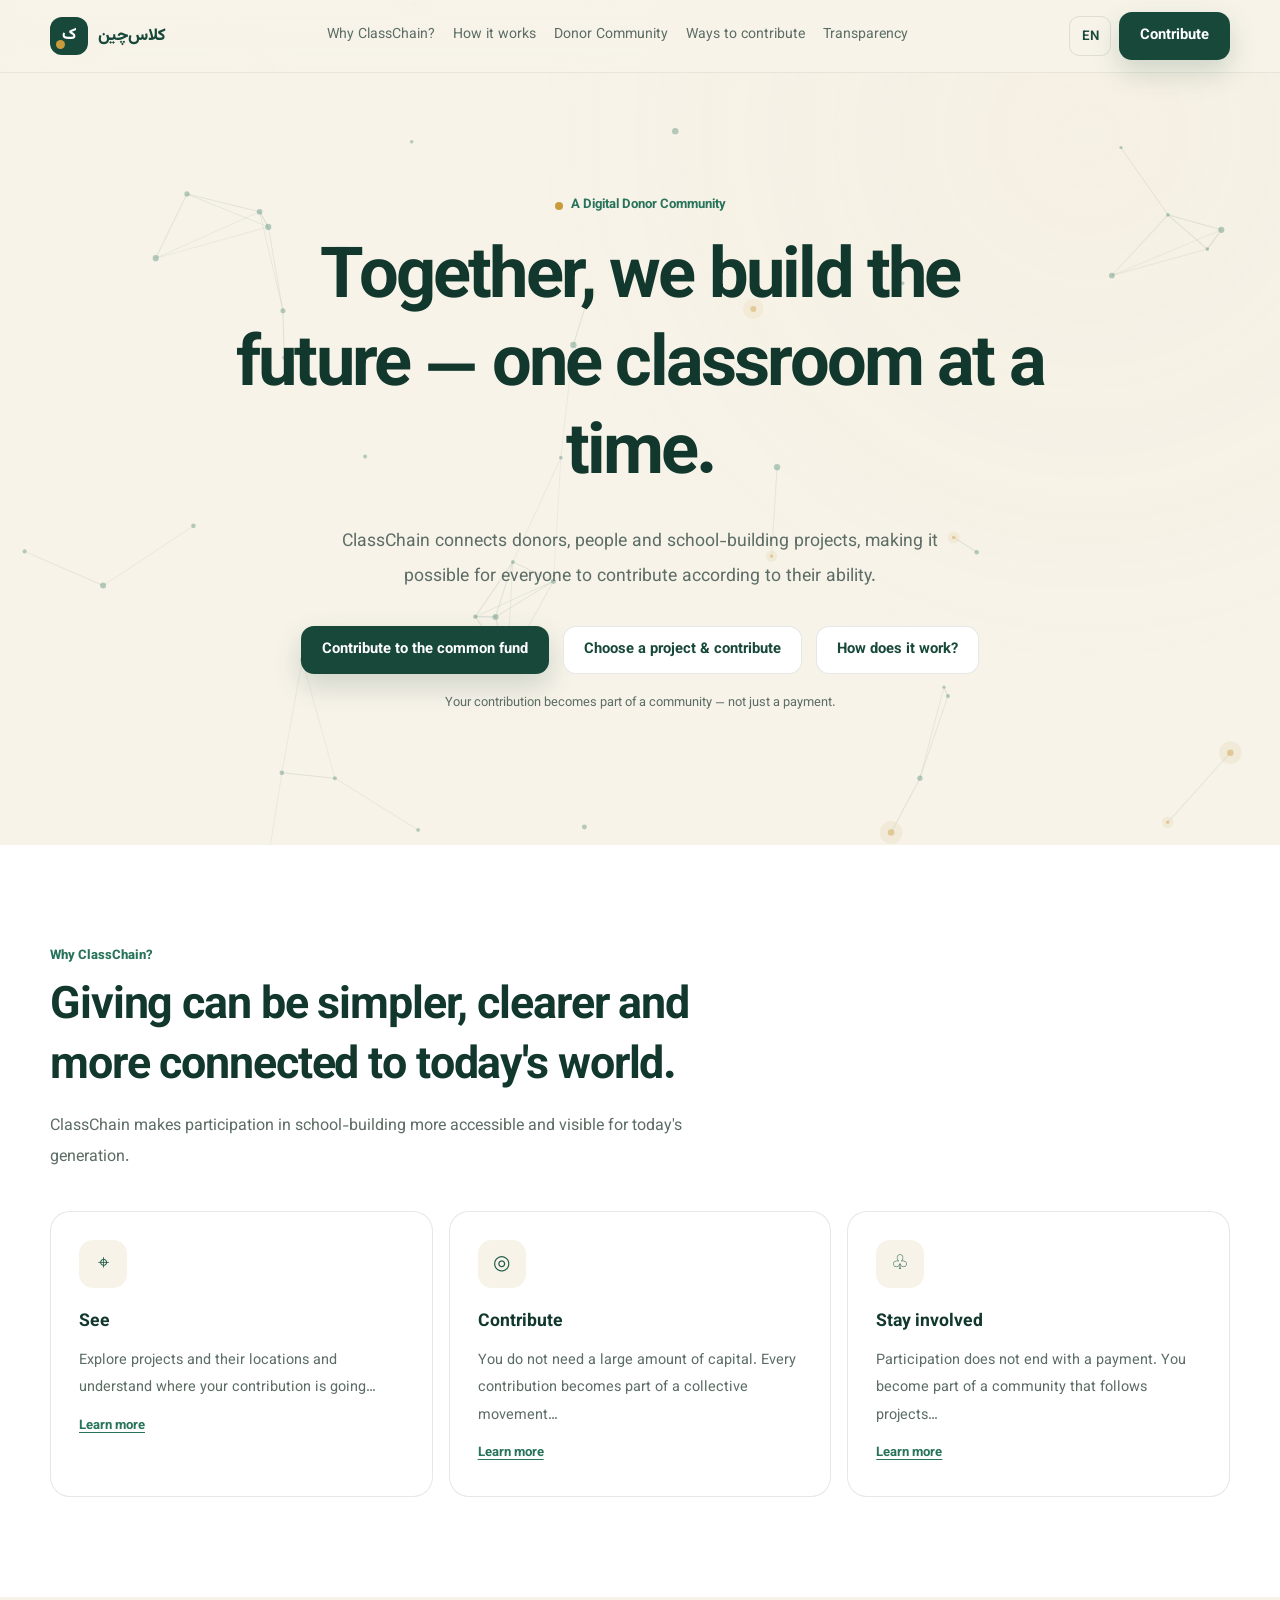
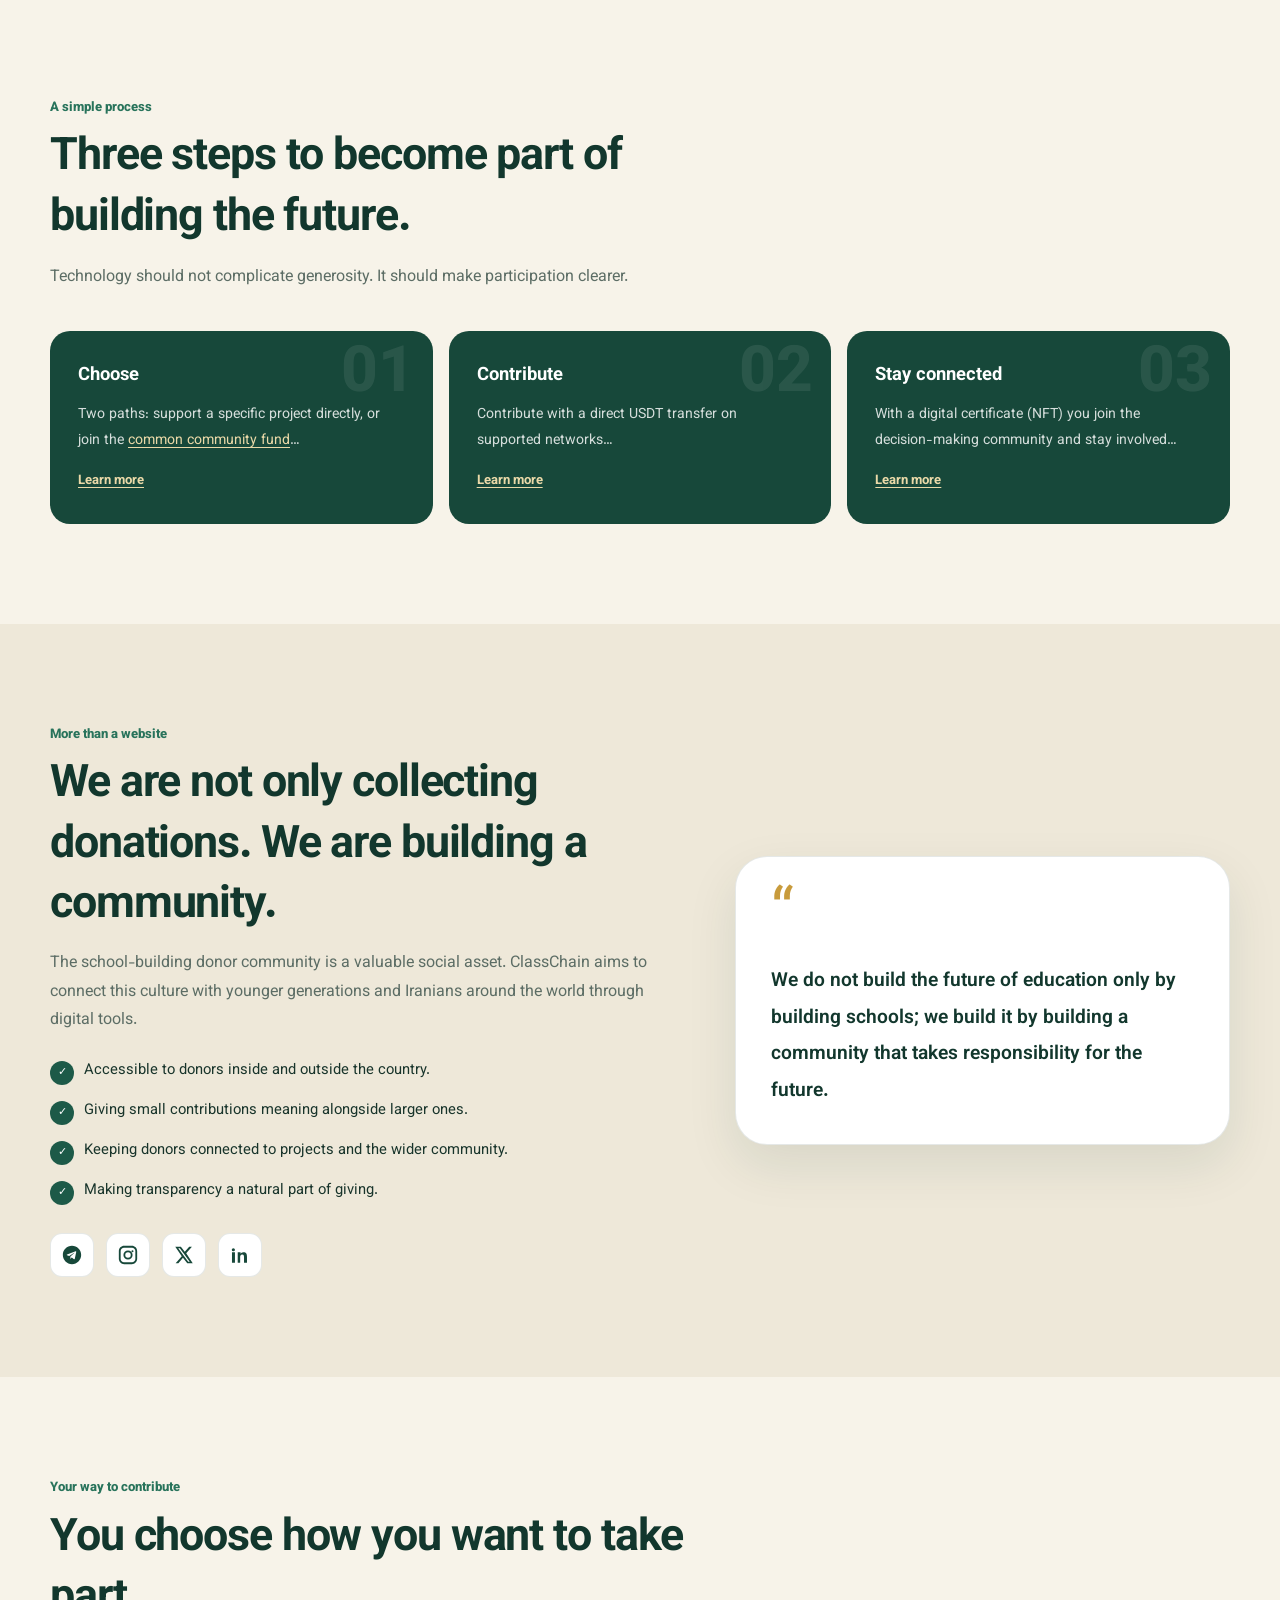
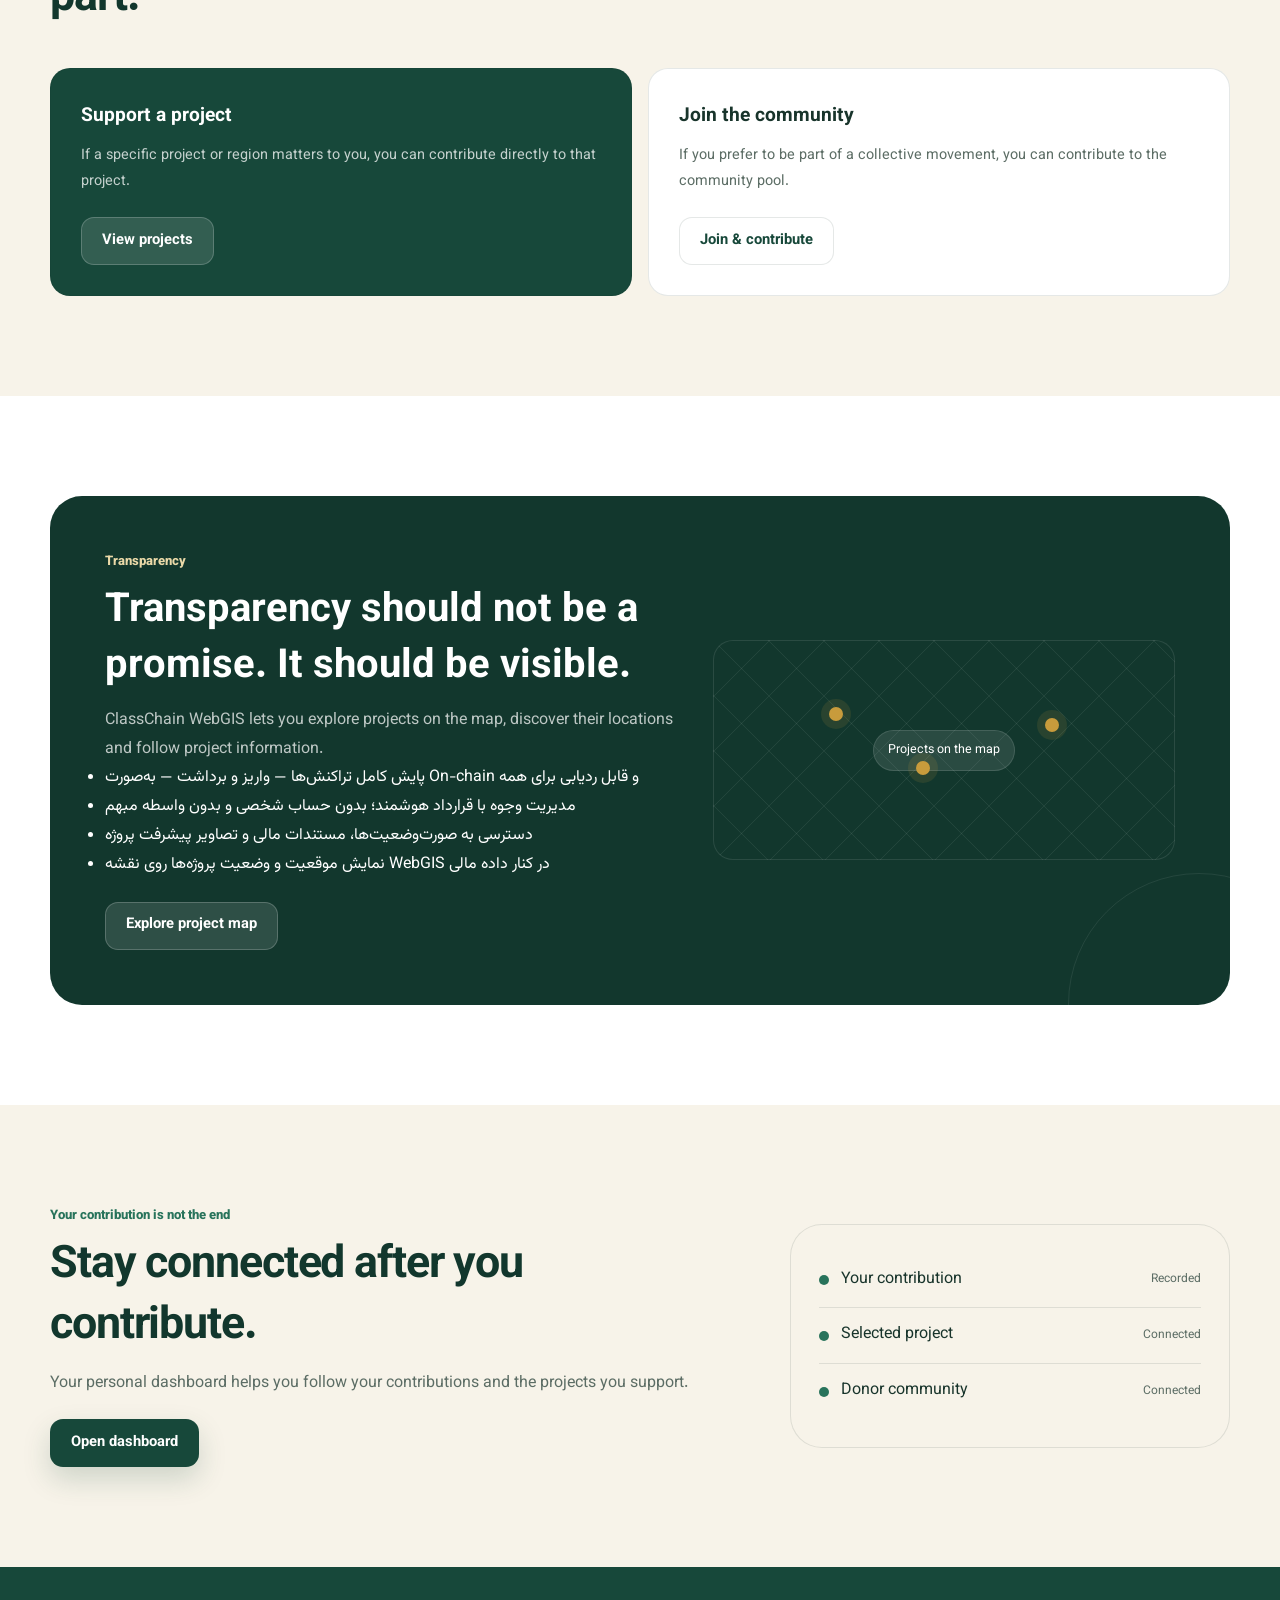
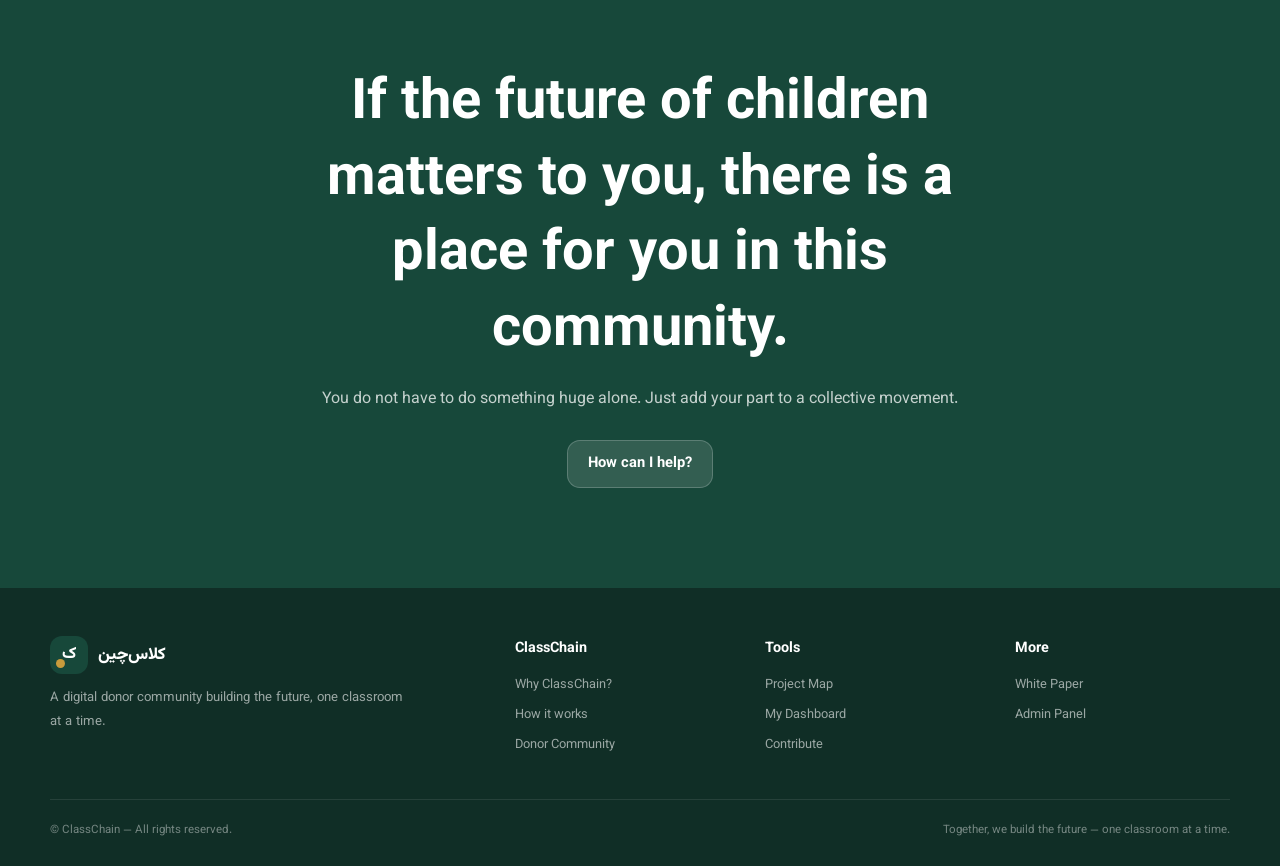
==== commit 0c84a128: "Transparency: on-chain deposits/withdrawals, smart contracts, docs & images + WebGIS" ====
--- a/index.html
+++ b/index.html
@@ -149,18 +149,10 @@
                     <li><span class="check">✓</span><span data-i18n="community.item4">شفافیت را به بخشی طبیعی از تجربه خیرخواهی تبدیل کند.</span></li>
                 </ul>
                 <div class="social-links" aria-label="شبکه‌های اجتماعی">
-                    <a class="social-link" href="https://t.me/ClassChain" target="_blank" rel="noopener noreferrer" aria-label="تلگرام" title="تلگرام">
-                        <svg viewBox="0 0 24 24" width="22" height="22" aria-hidden="true"><path fill="currentColor" d="M11.99 2C6.47 2 2 6.48 2 12s4.47 10 9.99 10C17.52 22 22 17.52 22 12S17.52 2 11.99 2zm4.6 6.8-1.55 7.3c-.12.53-.43.66-.87.41l-2.4-1.77-1.16 1.12c-.13.13-.24.24-.49.24l.17-2.43 4.47-4.04c.19-.17-.04-.27-.3-.1l-5.52 3.47-2.38-.74c-.52-.16-.53-.52.11-.77l9.3-3.59c.43-.2.81.1.62.8z"/></svg>
-                    </a>
-                    <a class="social-link" href="https://instagram.com/ClassChain" target="_blank" rel="noopener noreferrer" aria-label="اینستاگرام" title="اینستاگرام">
-                        <svg viewBox="0 0 24 24" width="22" height="22" aria-hidden="true"><path fill="currentColor" d="M7.8 2h8.4C19.4 2 22 4.6 22 7.8v8.4c0 3.2-2.6 5.8-5.8 5.8H7.8C4.6 22 2 19.4 2 16.2V7.8C2 4.6 4.6 2 7.8 2zm-.2 2C5.74 4 4 5.74 4 7.6v8.8C4 18.26 5.74 20 7.6 20h8.8c1.86 0 3.6-1.74 3.6-3.6V7.6C20 5.74 18.26 4 16.4 4H7.6zM12 7a5 5 0 1 1 0 10 5 5 0 0 1 0-10zm0 2a3 3 0 1 0 0 6 3 3 0 0 0 0-6zm4.9-2.1a1.1 1.1 0 1 1 0 2.2 1.1 1.1 0 0 1 0-2.2z"/></svg>
-                    </a>
-                    <a class="social-link" href="https://x.com/ClassChain" target="_blank" rel="noopener noreferrer" aria-label="X" title="X">
-                        <svg viewBox="0 0 24 24" width="20" height="20" aria-hidden="true"><path fill="currentColor" d="M18.244 2H21.5l-6.84 7.82L22.5 22h-6.59l-5.16-6.74L5.25 22H2l7.32-8.37L1.5 2h6.75l4.66 6.18L18.244 2zm-1.16 18h1.82L7.01 3.94H5.08L17.084 20z"/></svg>
-                    </a>
-                    <a class="social-link" href="https://linkedin.com/company/ClassChain" target="_blank" rel="noopener noreferrer" aria-label="لینکدین" title="لینکدین">
-                        <svg viewBox="0 0 24 24" width="22" height="22" aria-hidden="true"><path fill="currentColor" d="M6.5 6.25a1.75 1.75 0 1 1-3.5 0 1.75 1.75 0 0 1 3.5 0zM3.25 9h3.25v11.5H3.25V9zM9.5 9h3.1v1.57h.04c.43-.82 1.5-1.68 3.08-1.68 3.3 0 3.91 2.17 3.91 5v6.61h-3.25v-5.87c0-1.4-.03-3.2-1.95-3.2-1.95 0-2.25 1.52-2.25 3.1v5.97H9.5V9z"/></svg>
-                    </a>
+                    <a class="social-link" href="https://t.me/ClassChain" target="_blank" rel="noopener noreferrer" aria-label="تلگرام" title="تلگرام"><svg viewBox="0 0 24 24" width="22" height="22" aria-hidden="true"><path fill="currentColor" d="M11.99 2C6.47 2 2 6.48 2 12s4.47 10 9.99 10C17.52 22 22 17.52 22 12S17.52 2 11.99 2zm4.6 6.8-1.55 7.3c-.12.53-.43.66-.87.41l-2.4-1.77-1.16 1.12c-.13.13-.24.24-.49.24l.17-2.43 4.47-4.04c.19-.17-.04-.27-.3-.1l-5.52 3.47-2.38-.74c-.52-.16-.53-.52.11-.77l9.3-3.59c.43-.2.81.1.62.8z"/></svg></a>
+                    <a class="social-link" href="https://instagram.com/ClassChain" target="_blank" rel="noopener noreferrer" aria-label="اینستاگرام" title="اینستاگرام"><svg viewBox="0 0 24 24" width="22" height="22" aria-hidden="true"><path fill="currentColor" d="M7.8 2h8.4C19.4 2 22 4.6 22 7.8v8.4c0 3.2-2.6 5.8-5.8 5.8H7.8C4.6 22 2 19.4 2 16.2V7.8C2 4.6 4.6 2 7.8 2zm-.2 2C5.74 4 4 5.74 4 7.6v8.8C4 18.26 5.74 20 7.6 20h8.8c1.86 0 3.6-1.74 3.6-3.6V7.6C20 5.74 18.26 4 16.4 4H7.6zM12 7a5 5 0 1 1 0 10 5 5 0 0 1 0-10zm0 2a3 3 0 1 0 0 6 3 3 0 0 0 0-6zm4.9-2.1a1.1 1.1 0 1 1 0 2.2 1.1 1.1 0 0 1 0-2.2z"/></svg></a>
+                    <a class="social-link" href="https://x.com/ClassChain" target="_blank" rel="noopener noreferrer" aria-label="X" title="X"><svg viewBox="0 0 24 24" width="20" height="20" aria-hidden="true"><path fill="currentColor" d="M18.244 2H21.5l-6.84 7.82L22.5 22h-6.59l-5.16-6.74L5.25 22H2l7.32-8.37L1.5 2h6.75l4.66 6.18L18.244 2zm-1.16 18h1.82L7.01 3.94H5.08L17.084 20z"/></svg></a>
+                    <a class="social-link" href="https://linkedin.com/company/ClassChain" target="_blank" rel="noopener noreferrer" aria-label="لینکدین" title="لینکدین"><svg viewBox="0 0 24 24" width="22" height="22" aria-hidden="true"><path fill="currentColor" d="M6.5 6.25a1.75 1.75 0 1 1-3.5 0 1.75 1.75 0 0 1 3.5 0zM3.25 9h3.25v11.5H3.25V9zM9.5 9h3.1v1.57h.04c.43-.82 1.5-1.68 3.08-1.68 3.3 0 3.91 2.17 3.91 5v6.61h-3.25v-5.87c0-1.4-.03-3.2-1.95-3.2-1.95 0-2.25 1.52-2.25 3.1v5.97H9.5V9z"/></svg></a>
                 </div>
             </div>
             <aside class="community-quote">
@@ -194,9 +186,15 @@
             <div class="transparency-box">
                 <div>
                     <div class="section-kicker" style="color: var(--gold-light);" data-i18n="transparency.kicker">شفافیت</div>
-                    <h2 data-i18n="transparency.title">شفافیت نباید یک وعده باشد؛ باید قابل مشاهده باشد.</h2>
-                    <p data-i18n="transparency.description">WebGIS کلاس‌چین کمک می‌کند پروژه‌ها را روی نقشه ببینید، موقعیت آن‌ها را بشناسید و اطلاعات پروژه‌ها را دنبال کنید.</p>
-                    <a href="WebGIS.html" class="btn btn-light" style="margin-top:22px;" data-i18n="transparency.button">مشاهده نقشه پروژه‌ها</a>
+                    <h2 data-i18n="transparency.title">شفافیت روی زنجیره است؛ نه در وعده و گزارش کاغذی.</h2>
+                    <p data-i18n="transparency.description">قلب کلاس‌چین قراردادهای هوشمند است: وجوه در حساب شخصی افراد نگهداری نمی‌شود. هر واریز و هر برداشت روی زنجیره (On-chain) ثبت و قابل مشاهده است تا جریان مالی پروژه از لحظه مشارکت تا هزینه ساخت شفاف بماند.</p>
+                    <ul class="transparency-list">
+                        <li data-i18n="transparency.item1">پایش کامل تراکنش‌ها — واریز و برداشت — به‌صورت On-chain و قابل ردیابی برای همه</li>
+                        <li data-i18n="transparency.item2">مدیریت وجوه با قرارداد هوشمند؛ بدون حساب شخصی و بدون واسطه مبهم</li>
+                        <li data-i18n="transparency.item3">دسترسی به صورت‌وضعیت‌ها، مستندات مالی و تصاویر پیشرفت پروژه</li>
+                        <li data-i18n="transparency.item4">نمایش موقعیت و وضعیت پروژه‌ها روی نقشه WebGIS در کنار داده مالی</li>
+                    </ul>
+                    <a href="WebGIS.html" class="btn btn-light" style="margin-top:22px;" data-i18n="transparency.button">مشاهده نقشه و وضعیت پروژه‌ها</a>
                 </div>
                 <div class="map-preview">
                     <span class="map-point"></span><span class="map-point"></span><span class="map-point"></span>
--- a/style.css
+++ b/style.css
@@ -1,20 +1,343 @@
-/* CLASSCHAIN */
-:root{--green-950:#12372d;--green-900:#17483a;--green-800:#1d5a48;--green-700:#28735b;--green-500:#4b9675;--cream:#f7f3e9;--cream-dark:#eee8d9;--white:#ffffff;--gold:#c89b3c;--gold-light:#ead9a8;--coral:#d9785d;--text:#18342b;--text-soft:#5c6d65;--border:rgba(24,52,43,.11);--shadow-sm:0 8px 25px rgba(18,55,45,.07);--shadow-md:0 20px 50px rgba(18,55,45,.10);--shadow-lg:0 30px 80px rgba(18,55,45,.15);--radius-sm:12px;--radius-md:20px;--radius-lg:32px;--container:1180px}
-*{box-sizing:border-box;margin:0;padding:0}html{scroll-behavior:smooth}body{font-family:"Vazirmatn",sans-serif;background:var(--cream);color:var(--text);line-height:1.8;overflow-x:hidden}a{color:inherit;text-decoration:none}button{font-family:inherit}img{max-width:100%;display:block}.container{width:min(var(--container),calc(100% - 32px));margin-inline:auto}
-.site-header{position:sticky;top:0;z-index:1000;background:rgba(247,243,233,.92);backdrop-filter:blur(14px);border-bottom:1px solid rgba(24,52,43,.07)}.nav{min-height:72px;display:flex;align-items:center;justify-content:space-between;gap:20px}.brand{display:flex;align-items:center;gap:10px;font-weight:800;color:var(--green-900);white-space:nowrap}.brand-mark{width:38px;height:38px;border-radius:12px;background:var(--green-900);color:#fff;display:grid;place-items:center;font-weight:800;position:relative}.brand-mark::after{content:"";position:absolute;width:9px;height:9px;border-radius:50%;background:var(--gold);bottom:6px;left:6px}.brand-text{font-size:1.05rem}.desktop-nav{display:none;align-items:center;gap:22px;flex-wrap:wrap}.desktop-nav a{font-size:.88rem;color:var(--text-soft);transition:color .2s ease}.desktop-nav a:hover{color:var(--green-800)}.nav-actions{display:flex;align-items:center;gap:8px}.language-switcher{position:relative}.language-button{border:1px solid var(--border);background:transparent;color:var(--green-900);min-width:42px;height:40px;border-radius:10px;cursor:pointer;font-weight:600}.language-menu{position:absolute;top:calc(100% + 8px);inset-inline-end:0;width:130px;background:#fff;border:1px solid var(--border);border-radius:14px;box-shadow:var(--shadow-md);padding:6px;display:none}.language-menu.open{display:block}.language-menu button{width:100%;border:0;background:transparent;padding:9px 10px;border-radius:9px;text-align:start;cursor:pointer}.language-menu button:hover{background:var(--cream)}.mobile-menu-button{width:42px;height:40px;border:1px solid var(--border);background:transparent;border-radius:10px;cursor:pointer;display:grid;place-items:center;color:var(--green-900);font-size:1.2rem}.mobile-menu{display:none;padding:10px 0 18px;border-top:1px solid var(--border)}.mobile-menu.open{display:block}.mobile-menu a{display:block;padding:10px 0;color:var(--text-soft)}
-.btn{display:inline-flex;align-items:center;justify-content:center;gap:8px;min-height:48px;padding:0 20px;border-radius:13px;border:1px solid transparent;cursor:pointer;font-size:.92rem;font-weight:700;transition:transform .2s ease,box-shadow .2s ease,background .2s ease}.btn:hover{transform:translateY(-2px)}.btn-primary{background:var(--green-900);color:#fff;box-shadow:0 12px 28px rgba(23,72,58,.18)}.btn-primary:hover{background:var(--green-800)}.btn-secondary{background:#fff;color:var(--green-900);border-color:var(--border)}.btn-light{background:rgba(255,255,255,.12);color:#fff;border-color:rgba(255,255,255,.2)}
-.hero{position:relative;overflow:hidden;padding:80px 0 90px;min-height:70vh;display:flex;align-items:center;background:transparent;z-index:1}.hero-network{position:fixed;top:0;left:0;width:100%;height:100vh;z-index:0;pointer-events:none;opacity:.78;filter:blur(.25px)}.hero-grid{width:100%;position:relative;z-index:2}.hero-content{position:relative;z-index:2;text-align:center;max-width:820px;margin-inline:auto}main>section,footer{position:relative;z-index:1}.eyebrow{display:inline-flex;align-items:center;gap:8px;color:var(--green-700);font-size:.82rem;font-weight:700;margin-bottom:18px}.eyebrow-dot{width:8px;height:8px;background:var(--gold);border-radius:50%}.hero h1{font-size:clamp(2.2rem,7vw,4.2rem);line-height:1.25;letter-spacing:-.04em;color:var(--green-950);margin-bottom:24px}.hero h1 span{color:var(--green-700)}.hero-lead{max-width:640px;margin-inline:auto;color:var(--text-soft);font-size:1.05rem;line-height:2;margin-bottom:32px}.hero-actions{display:flex;flex-direction:column;align-items:center;gap:12px}.hero-note{margin-top:18px;font-size:.8rem;color:var(--text-soft)}
-section{padding:72px 0}.section-header{max-width:700px;margin-bottom:38px}.section-kicker{color:var(--green-700);font-weight:800;font-size:.82rem;margin-bottom:8px}.section-title{color:var(--green-950);font-size:clamp(1.7rem,5vw,2.8rem);line-height:1.35;letter-spacing:-.025em;margin-bottom:13px}.section-description{color:var(--text-soft);line-height:1.95}
-.why-section{background:#fff}.cards{display:grid;gap:16px}.info-card{padding:28px;border:1px solid var(--border);border-radius:var(--radius-md);background:#fff;transition:transform .2s ease,box-shadow .2s ease}.info-card:hover{transform:translateY(-5px);box-shadow:var(--shadow-md)}.icon{width:48px;height:48px;border-radius:14px;display:grid;place-items:center;background:var(--cream);color:var(--green-800);font-size:1.25rem;margin-bottom:18px}.info-card h3{font-size:1.1rem;margin-bottom:9px;color:var(--green-950)}.info-card p{color:var(--text-soft);font-size:.9rem;line-height:1.9}.card-more-toggle{margin-top:14px;border:0;background:transparent;color:var(--green-700);font-size:.82rem;font-weight:700;cursor:pointer;padding:0;text-decoration:underline;text-underline-offset:3px}.card-more-toggle:hover{color:var(--green-900)}.card-more{margin-top:12px;padding-top:12px;border-top:1px dashed var(--border)}.card-more p{font-size:.84rem;color:var(--text-soft);line-height:1.85}.info-card.is-open .card-more-toggle{color:var(--green-900)}
-.process{display:grid;gap:16px;counter-reset:process}.process-item{position:relative;padding:28px;border-radius:var(--radius-md);background:var(--green-900);color:#fff;overflow:hidden}.process-item::before{counter-increment:process;content:"0" counter(process);font-size:4rem;line-height:1;position:absolute;left:18px;top:12px;opacity:.08;font-weight:800}.process-item h3{margin-bottom:9px;font-size:1.15rem;position:relative;z-index:1}.process-item p{color:rgba(255,255,255,.82);font-size:.88rem;line-height:1.9;position:relative;z-index:1}.process-item .card-more-toggle,.process-item .process-more-toggle{color:var(--gold-light);margin-top:16px}.process-item .card-more-toggle:hover,.process-item .process-more-toggle:hover{color:#fff}.process-item .card-more,.process-item .process-more{border-top-color:rgba(255,255,255,.18)}.process-item .card-more p,.process-item .process-more p{color:rgba(255,255,255,.82);font-size:.86rem}.process-item.is-open .card-more-toggle{color:#fff}.process-item a{color:var(--gold-light);text-decoration:underline;text-underline-offset:3px;font-weight:700}.process-item a:hover{color:#fff}
-.community-section{background:var(--cream-dark)}.community-layout{display:grid;gap:30px;align-items:center}.community-text p{color:var(--text-soft);margin-bottom:18px}.community-list{list-style:none;display:grid;gap:13px;margin-top:22px}.community-list li{display:flex;align-items:flex-start;gap:10px;font-size:.92rem}.check{flex:0 0 24px;height:24px;border-radius:50%;background:var(--green-800);color:#fff;display:grid;place-items:center;font-size:.7rem;margin-top:3px}.community-social{display:flex;flex-wrap:wrap;gap:12px;margin-top:28px}.social-link{width:44px;height:44px;border-radius:12px;border:1px solid var(--border);background:#fff;color:var(--green-800);display:grid;place-items:center;transition:transform .2s ease,background .2s ease,color .2s ease,box-shadow .2s ease}.social-link:hover{transform:translateY(-2px);background:var(--green-900);color:#fff;box-shadow:var(--shadow-sm)}.community-quote{background:#fff;border-radius:var(--radius-lg);padding:35px;box-shadow:var(--shadow-md);border:1px solid var(--border)}.community-quote-mark{font-size:4rem;line-height:.8;color:var(--gold);margin-bottom:20px}.community-quote p{font-size:1.2rem;line-height:1.9;font-weight:600;color:var(--green-950)}
-.participation-grid{display:grid;gap:16px}.participation-card{padding:30px;border-radius:var(--radius-md);border:1px solid var(--border);background:#fff}.participation-card.featured{background:var(--green-900);color:#fff}.participation-card h3{font-size:1.2rem;margin-bottom:10px}.participation-card p{color:var(--text-soft);font-size:.9rem}.participation-card.featured p{color:rgba(255,255,255,.75)}.participation-card .btn{margin-top:22px}
-.transparency{background:#fff}.transparency-box{background:var(--green-950);color:#fff;border-radius:var(--radius-lg);padding:35px;display:grid;gap:30px;overflow:hidden;position:relative}.transparency-box::after{content:"";position:absolute;width:260px;height:260px;border-radius:50%;border:1px solid rgba(255,255,255,.08);right:-100px;bottom:-130px}.transparency-box h2{font-size:clamp(1.6rem,5vw,2.5rem);line-height:1.4;margin-bottom:12px}.transparency-box p{color:rgba(255,255,255,.72);max-width:650px}.map-preview{min-height:220px;background:linear-gradient(135deg,transparent 49%,rgba(255,255,255,.07) 50%,transparent 51%),linear-gradient(45deg,transparent 49%,rgba(255,255,255,.07) 50%,transparent 51%);background-size:55px 55px;border:1px solid rgba(255,255,255,.1);border-radius:20px;position:relative;display:grid;place-items:center}.map-point{position:absolute;width:14px;height:14px;border-radius:50%;background:var(--gold);box-shadow:0 0 0 8px rgba(200,155,60,.12)}.map-point:nth-child(1){top:35%;right:25%}.map-point:nth-child(2){top:55%;right:53%}.map-point:nth-child(3){top:30%;left:25%}.map-label{background:rgba(255,255,255,.1);border:1px solid rgba(255,255,255,.12);padding:8px 14px;border-radius:30px;font-size:.78rem}
-.after-donation{display:grid;gap:20px;align-items:center}.after-donation-content{max-width:650px}.after-donation-content p{color:var(--text-soft);margin-bottom:20px}.dashboard-card{background:var(--cream);border-radius:var(--radius-lg);padding:28px;border:1px solid var(--border)}.dashboard-card-row{display:flex;align-items:center;gap:12px;padding:13px 0;border-bottom:1px solid var(--border)}.dashboard-card-row:last-child{border-bottom:0}.dashboard-dot{width:10px;height:10px;border-radius:50%;background:var(--green-700)}.dashboard-card-row span:last-child{margin-inline-start:auto;font-size:.75rem;color:var(--text-soft)}
-.final-cta{background:var(--green-900);color:#fff;text-align:center}.final-cta-inner{max-width:760px;margin:auto}.final-cta h2{font-size:clamp(2rem,6vw,3.5rem);line-height:1.35;margin-bottom:17px}.final-cta p{color:rgba(255,255,255,.75);margin-bottom:25px}
-footer{background:#102e26;color:#fff;padding:48px 0 25px}.footer-grid{display:grid;gap:35px;padding-bottom:35px}.footer-brand p{color:rgba(255,255,255,.58);font-size:.82rem;margin-top:13px;max-width:360px}.footer-links h4{font-size:.9rem;margin-bottom:12px}.footer-links a{display:block;color:rgba(255,255,255,.58);font-size:.8rem;margin-bottom:7px;transition:color .2s ease}.footer-links a:hover{color:#fff}.footer-bottom{padding-top:20px;border-top:1px solid rgba(255,255,255,.09);color:rgba(255,255,255,.42);font-size:.72rem;display:flex;flex-direction:column;gap:8px}
-html[dir="ltr"] .process-item::before{right:18px;left:auto}
-@media (min-width:600px){.container{width:min(var(--container),calc(100% - 48px))}.hero{padding:100px 0 110px}.hero-actions{flex-direction:row;flex-wrap:wrap;justify-content:center}.cards{grid-template-columns:repeat(2,1fr)}.process{grid-template-columns:1fr}.participation-grid{grid-template-columns:repeat(2,1fr)}.footer-grid{grid-template-columns:2fr 1fr 1fr 1fr}.footer-bottom{flex-direction:row;justify-content:space-between}}
-@media (min-width:900px){.container{width:min(var(--container),calc(100% - 64px))}.desktop-nav{display:flex}.mobile-menu-button{display:none}.hero{min-height:75vh;padding:120px 0 130px}.hero-actions{gap:14px}section{padding:100px 0}.cards{grid-template-columns:repeat(3,1fr)}.process{grid-template-columns:repeat(3,1fr)}.community-layout{grid-template-columns:1.1fr .9fr;gap:80px}.transparency-box{grid-template-columns:1fr .8fr;align-items:center;padding:55px}.after-donation{grid-template-columns:1.2fr .8fr;gap:80px}}
-@media (min-width:1200px){.hero{min-height:78vh}.hero h1{font-size:4.4rem}.hero-lead{font-size:1.1rem}}
-@media (prefers-reduced-motion:reduce){html{scroll-behavior:auto}*,*::before,*::after{transition:none!important}}
+/* =========================================================
+   CLASSCHAIN LANDING PAGE
+   Mobile First / RTL / LTR / Responsive
+   ========================================================= */
+
+:root {
+    --green-950: #12372d;
+    --green-900: #17483a;
+    --green-800: #1d5a48;
+    --green-700: #28735b;
+    --green-500: #4b9675;
+    --cream: #f7f3e9;
+    --cream-dark: #eee8d9;
+    --white: #ffffff;
+    --gold: #c89b3c;
+    --gold-light: #ead9a8;
+    --coral: #d9785d;
+    --text: #18342b;
+    --text-soft: #5c6d65;
+    --border: rgba(24, 52, 43, 0.11);
+    --shadow-sm: 0 8px 25px rgba(18, 55, 45, .07);
+    --shadow-md: 0 20px 50px rgba(18, 55, 45, .10);
+    --shadow-lg: 0 30px 80px rgba(18, 55, 45, .15);
+    --radius-sm: 12px;
+    --radius-md: 20px;
+    --radius-lg: 32px;
+    --container: 1180px;
+}
+
+* { box-sizing: border-box; margin: 0; padding: 0; }
+html { scroll-behavior: smooth; }
+body {
+    font-family: "Vazirmatn", sans-serif;
+    background: var(--cream);
+    color: var(--text);
+    line-height: 1.8;
+    overflow-x: hidden;
+}
+a { color: inherit; text-decoration: none; }
+button { font-family: inherit; }
+img { max-width: 100%; display: block; }
+.container { width: min(var(--container), calc(100% - 32px)); margin-inline: auto; }
+
+.site-header {
+    position: sticky; top: 0; z-index: 1000;
+    background: rgba(247, 243, 233, .92);
+    backdrop-filter: blur(14px);
+    border-bottom: 1px solid rgba(24, 52, 43, .07);
+}
+.nav { min-height: 72px; display: flex; align-items: center; justify-content: space-between; gap: 20px; }
+.brand { display: flex; align-items: center; gap: 10px; font-weight: 800; color: var(--green-900); white-space: nowrap; }
+.brand-mark {
+    width: 38px; height: 38px; border-radius: 12px; background: var(--green-900); color: white;
+    display: grid; place-items: center; font-weight: 800; position: relative;
+}
+.brand-mark::after {
+    content: ""; position: absolute; width: 9px; height: 9px; border-radius: 50%;
+    background: var(--gold); bottom: 6px; left: 6px;
+}
+.brand-text { font-size: 1.05rem; }
+.desktop-nav { display: none; align-items: center; gap: 18px; flex-wrap: wrap; }
+.desktop-nav a { font-size: .88rem; color: var(--text-soft); transition: color .2s ease; }
+.desktop-nav a:hover { color: var(--green-800); }
+.nav-actions { display: flex; align-items: center; gap: 8px; }
+.language-switcher { position: relative; }
+.language-button {
+    border: 1px solid var(--border); background: transparent; color: var(--green-900);
+    min-width: 42px; height: 40px; border-radius: 10px; cursor: pointer; font-weight: 600;
+}
+.language-menu {
+    position: absolute; top: calc(100% + 8px); inset-inline-end: 0; width: 130px;
+    background: white; border: 1px solid var(--border); border-radius: 14px;
+    box-shadow: var(--shadow-md); padding: 6px; display: none;
+}
+.language-menu.open { display: block; }
+.language-menu button {
+    width: 100%; border: 0; background: transparent; padding: 9px 10px;
+    border-radius: 9px; text-align: start; cursor: pointer;
+}
+.language-menu button:hover { background: var(--cream); }
+.mobile-menu-button {
+    width: 42px; height: 40px; border: 1px solid var(--border); background: transparent;
+    border-radius: 10px; cursor: pointer; display: grid; place-items: center;
+    color: var(--green-900); font-size: 1.2rem;
+}
+.mobile-menu { display: none; padding: 10px 0 18px; border-top: 1px solid var(--border); }
+.mobile-menu.open { display: block; }
+.mobile-menu a { display: block; padding: 10px 0; color: var(--text-soft); }
+
+.btn {
+    display: inline-flex; align-items: center; justify-content: center; gap: 8px;
+    min-height: 48px; padding: 0 20px; border-radius: 13px; border: 1px solid transparent;
+    cursor: pointer; font-size: .92rem; font-weight: 700;
+    transition: transform .2s ease, box-shadow .2s ease, background .2s ease;
+}
+.btn:hover { transform: translateY(-2px); }
+.btn-primary { background: var(--green-900); color: white; box-shadow: 0 12px 28px rgba(23, 72, 58, .18); }
+.btn-primary:hover { background: var(--green-800); }
+.btn-secondary { background: white; color: var(--green-900); border-color: var(--border); }
+.btn-light { background: rgba(255,255,255,.12); color: white; border-color: rgba(255,255,255,.2); }
+
+.hero {
+    position: relative; overflow: hidden; padding: 80px 0 90px; min-height: 70vh;
+    display: flex; align-items: center; background: transparent; z-index: 1;
+}
+.hero-network {
+    position: fixed; top: 0; left: 0; width: 100%; height: 100vh; z-index: 0;
+    pointer-events: none; opacity: 0.78; filter: blur(0.25px);
+}
+.hero-grid { width: 100%; position: relative; z-index: 2; }
+.hero-content { position: relative; z-index: 2; text-align: center; max-width: 820px; margin-inline: auto; }
+main > section, footer { position: relative; z-index: 1; }
+.eyebrow {
+    display: inline-flex; align-items: center; gap: 8px; color: var(--green-700);
+    font-size: .82rem; font-weight: 700; margin-bottom: 18px;
+}
+.eyebrow-dot { width: 8px; height: 8px; background: var(--gold); border-radius: 50%; }
+.hero h1 {
+    font-size: clamp(2.2rem, 7vw, 4.2rem); line-height: 1.25; letter-spacing: -.04em;
+    color: var(--green-950); margin-bottom: 24px;
+}
+.hero h1 span { color: var(--green-700); display: inline; }
+.hero-lead {
+    max-width: 640px; margin-inline: auto; color: var(--text-soft);
+    font-size: 1.05rem; line-height: 2; margin-bottom: 32px;
+}
+.hero-actions { display: flex; flex-direction: column; align-items: center; gap: 12px; }
+.hero-note { margin-top: 18px; font-size: .8rem; color: var(--text-soft); }
+
+section { padding: 72px 0; }
+.section-header { max-width: 700px; margin-bottom: 38px; }
+.section-kicker { color: var(--green-700); font-weight: 800; font-size: .82rem; margin-bottom: 8px; }
+.section-title {
+    color: var(--green-950); font-size: clamp(1.7rem, 5vw, 2.8rem);
+    line-height: 1.35; letter-spacing: -.025em; margin-bottom: 13px;
+}
+.section-description { color: var(--text-soft); line-height: 1.95; }
+
+.why-section { background: white; }
+.cards { display: grid; gap: 16px; }
+.info-card {
+    padding: 28px; border: 1px solid var(--border); border-radius: var(--radius-md);
+    background: white; transition: transform .2s ease, box-shadow .2s ease;
+}
+.info-card:hover { transform: translateY(-5px); box-shadow: var(--shadow-md); }
+.icon {
+    width: 48px; height: 48px; border-radius: 14px; display: grid; place-items: center;
+    background: var(--cream); color: var(--green-800); font-size: 1.25rem; margin-bottom: 18px;
+}
+.info-card h3 { font-size: 1.1rem; margin-bottom: 9px; color: var(--green-950); }
+.info-card p { color: var(--text-soft); font-size: .9rem; line-height: 1.9; }
+.card-more-toggle {
+    margin-top: 14px; border: 0; background: transparent; color: var(--green-700);
+    font-size: .82rem; font-weight: 700; cursor: pointer; padding: 0;
+    text-decoration: underline; text-underline-offset: 3px;
+}
+.card-more-toggle:hover { color: var(--green-900); }
+.card-more { margin-top: 12px; padding-top: 12px; border-top: 1px dashed var(--border); }
+.card-more p { font-size: .84rem; color: var(--text-soft); line-height: 1.85; }
+.info-card.is-open .card-more-toggle { color: var(--green-900); }
+
+.process { display: grid; gap: 16px; counter-reset: process; }
+.process-item {
+    position: relative; padding: 28px; border-radius: var(--radius-md);
+    background: var(--green-900); color: white; overflow: hidden;
+}
+.process-item::before {
+    counter-increment: process; content: "0" counter(process);
+    font-size: 4rem; line-height: 1; position: absolute; left: 18px; top: 12px;
+    opacity: .08; font-weight: 800;
+}
+.process-item h3 { margin-bottom: 9px; font-size: 1.15rem; position: relative; z-index: 1; }
+.process-item p {
+    color: rgba(255,255,255,.82); font-size: .88rem; line-height: 1.9;
+    position: relative; z-index: 1;
+}
+.process-item .card-more-toggle,
+.process-item .process-more-toggle {
+    color: var(--gold-light);
+    margin-top: 16px;
+}
+.process-item .card-more-toggle:hover,
+.process-item .process-more-toggle:hover { color: #fff; }
+.process-item .card-more,
+.process-item .process-more { border-top-color: rgba(255,255,255,.18); }
+.process-item .card-more p,
+.process-item .process-more p { color: rgba(255,255,255,.82); font-size: .86rem; }
+.process-item.is-open .card-more-toggle { color: #fff; }
+.process-item a.inline-link,
+.process-item a {
+    color: var(--gold-light);
+    text-decoration: underline;
+    text-underline-offset: 3px;
+}
+.process-item a:hover { color: #fff; }
+
+.community-section { background: var(--cream-dark); }
+.community-layout { display: grid; gap: 30px; align-items: center; }
+.community-text p { color: var(--text-soft); margin-bottom: 18px; }
+.community-list { list-style: none; display: grid; gap: 13px; margin-top: 22px; }
+.community-list li { display: flex; align-items: flex-start; gap: 10px; font-size: .92rem; }
+.check {
+    flex: 0 0 24px; height: 24px; border-radius: 50%; background: var(--green-800);
+    color: white; display: grid; place-items: center; font-size: .7rem; margin-top: 3px;
+}
+.social-links {
+    display: flex;
+    flex-wrap: wrap;
+    gap: 12px;
+    margin-top: 28px;
+}
+.social-link {
+    width: 44px;
+    height: 44px;
+    border-radius: 12px;
+    display: grid;
+    place-items: center;
+    background: white;
+    border: 1px solid var(--border);
+    color: var(--green-900);
+    transition: transform .2s ease, background .2s ease, color .2s ease, box-shadow .2s ease;
+}
+.social-link:hover {
+    transform: translateY(-2px);
+    background: var(--green-900);
+    color: white;
+    box-shadow: var(--shadow-sm);
+}
+.community-quote {
+    background: white; border-radius: var(--radius-lg); padding: 35px;
+    box-shadow: var(--shadow-md); border: 1px solid var(--border);
+}
+.community-quote-mark { font-size: 4rem; line-height: .8; color: var(--gold); margin-bottom: 20px; }
+.community-quote p { font-size: 1.2rem; line-height: 1.9; font-weight: 600; color: var(--green-950); }
+
+.participation-grid { display: grid; gap: 16px; }
+.participation-card {
+    padding: 30px; border-radius: var(--radius-md); border: 1px solid var(--border); background: white;
+}
+.participation-card.featured { background: var(--green-900); color: white; }
+.participation-card h3 { font-size: 1.2rem; margin-bottom: 10px; }
+.participation-card p { color: var(--text-soft); font-size: .9rem; }
+.participation-card.featured p { color: rgba(255,255,255,.75); }
+.participation-card .btn { margin-top: 22px; }
+
+.transparency { background: white; }
+.transparency-box {
+    background: var(--green-950); color: white; border-radius: var(--radius-lg);
+    padding: 35px; display: grid; gap: 30px; overflow: hidden; position: relative;
+}
+.transparency-box::after {
+    content: ""; position: absolute; width: 260px; height: 260px; border-radius: 50%;
+    border: 1px solid rgba(255,255,255,.08); right: -100px; bottom: -130px;
+}
+.transparency-box h2 { font-size: clamp(1.6rem, 5vw, 2.5rem); line-height: 1.4; margin-bottom: 12px; }
+.transparency-box p { color: rgba(255,255,255,.72); max-width: 650px; }
+.map-preview {
+    min-height: 220px;
+    background:
+        linear-gradient(135deg, transparent 49%, rgba(255,255,255,.07) 50%, transparent 51%),
+        linear-gradient(45deg, transparent 49%, rgba(255,255,255,.07) 50%, transparent 51%);
+    background-size: 55px 55px;
+    border: 1px solid rgba(255,255,255,.1); border-radius: 20px;
+    position: relative; display: grid; place-items: center;
+}
+.map-point {
+    position: absolute; width: 14px; height: 14px; border-radius: 50%;
+    background: var(--gold); box-shadow: 0 0 0 8px rgba(200,155,60,.12);
+}
+.map-point:nth-child(1) { top: 35%; right: 25%; }
+.map-point:nth-child(2) { top: 55%; right: 53%; }
+.map-point:nth-child(3) { top: 30%; left: 25%; }
+.map-label {
+    background: rgba(255,255,255,.1); border: 1px solid rgba(255,255,255,.12);
+    padding: 8px 14px; border-radius: 30px; font-size: .78rem;
+}
+
+.after-donation { display: grid; gap: 20px; align-items: center; }
+.after-donation-content { max-width: 650px; }
+.after-donation-content p { color: var(--text-soft); margin-bottom: 20px; }
+.dashboard-card {
+    background: var(--cream); border-radius: var(--radius-lg); padding: 28px; border: 1px solid var(--border);
+}
+.dashboard-card-row {
+    display: flex; align-items: center; gap: 12px; padding: 13px 0; border-bottom: 1px solid var(--border);
+}
+.dashboard-card-row:last-child { border-bottom: 0; }
+.dashboard-dot { width: 10px; height: 10px; border-radius: 50%; background: var(--green-700); }
+.dashboard-card-row span:last-child { margin-inline-start: auto; font-size: .75rem; color: var(--text-soft); }
+
+.final-cta { background: var(--green-900); color: white; text-align: center; }
+.final-cta-inner { max-width: 760px; margin: auto; }
+.final-cta h2 { font-size: clamp(2rem, 6vw, 3.5rem); line-height: 1.35; margin-bottom: 17px; }
+.final-cta p { color: rgba(255,255,255,.75); margin-bottom: 25px; }
+
+footer { background: #102e26; color: white; padding: 48px 0 25px; }
+.footer-grid { display: grid; gap: 35px; padding-bottom: 35px; }
+.footer-brand p { color: rgba(255,255,255,.58); font-size: .82rem; margin-top: 13px; max-width: 360px; }
+.footer-links h4 { font-size: .9rem; margin-bottom: 12px; }
+.footer-links a { display: block; color: rgba(255,255,255,.58); font-size: .8rem; margin-bottom: 7px; transition: color .2s ease; }
+.footer-links a:hover { color: white; }
+.footer-bottom {
+    padding-top: 20px; border-top: 1px solid rgba(255,255,255,.09);
+    color: rgba(255,255,255,.42); font-size: .72rem; display: flex; flex-direction: column; gap: 8px;
+}
+
+html[dir="ltr"] .process-item::before { right: 18px; left: auto; }
+
+@media (min-width: 600px) {
+    .container { width: min(var(--container), calc(100% - 48px)); }
+    .hero { padding: 100px 0 110px; }
+    .hero-actions { flex-direction: row; flex-wrap: wrap; justify-content: center; }
+    .cards { grid-template-columns: repeat(2, 1fr); }
+    .process { grid-template-columns: 1fr; }
+    .participation-grid { grid-template-columns: repeat(2, 1fr); }
+    .footer-grid { grid-template-columns: 2fr 1fr 1fr 1fr; }
+    .footer-bottom { flex-direction: row; justify-content: space-between; }
+}
+
+@media (min-width: 900px) {
+    .container { width: min(var(--container), calc(100% - 64px)); }
+    .desktop-nav { display: flex; }
+    .mobile-menu-button { display: none; }
+    .hero { min-height: 75vh; padding: 120px 0 130px; }
+    .hero-actions { gap: 14px; }
+    section { padding: 100px 0; }
+    .cards { grid-template-columns: repeat(3, 1fr); }
+    .process { grid-template-columns: repeat(3, 1fr); }
+    .community-layout { grid-template-columns: 1.1fr .9fr; gap: 80px; }
+    .transparency-box { grid-template-columns: 1fr .8fr; align-items: center; padding: 55px; }
+    .after-donation { grid-template-columns: 1.2fr .8fr; gap: 80px; }
+}
+
+@media (min-width: 1200px) {
+    .hero { min-height: 78vh; }
+    .hero h1 { font-size: 4.4rem; }
+    .hero-lead { font-size: 1.1rem; }
+}
+
+@media (prefers-reduced-motion: reduce) {
+    html { scroll-behavior: auto; }
+    *, *::before, *::after { transition: none !important; }
+}
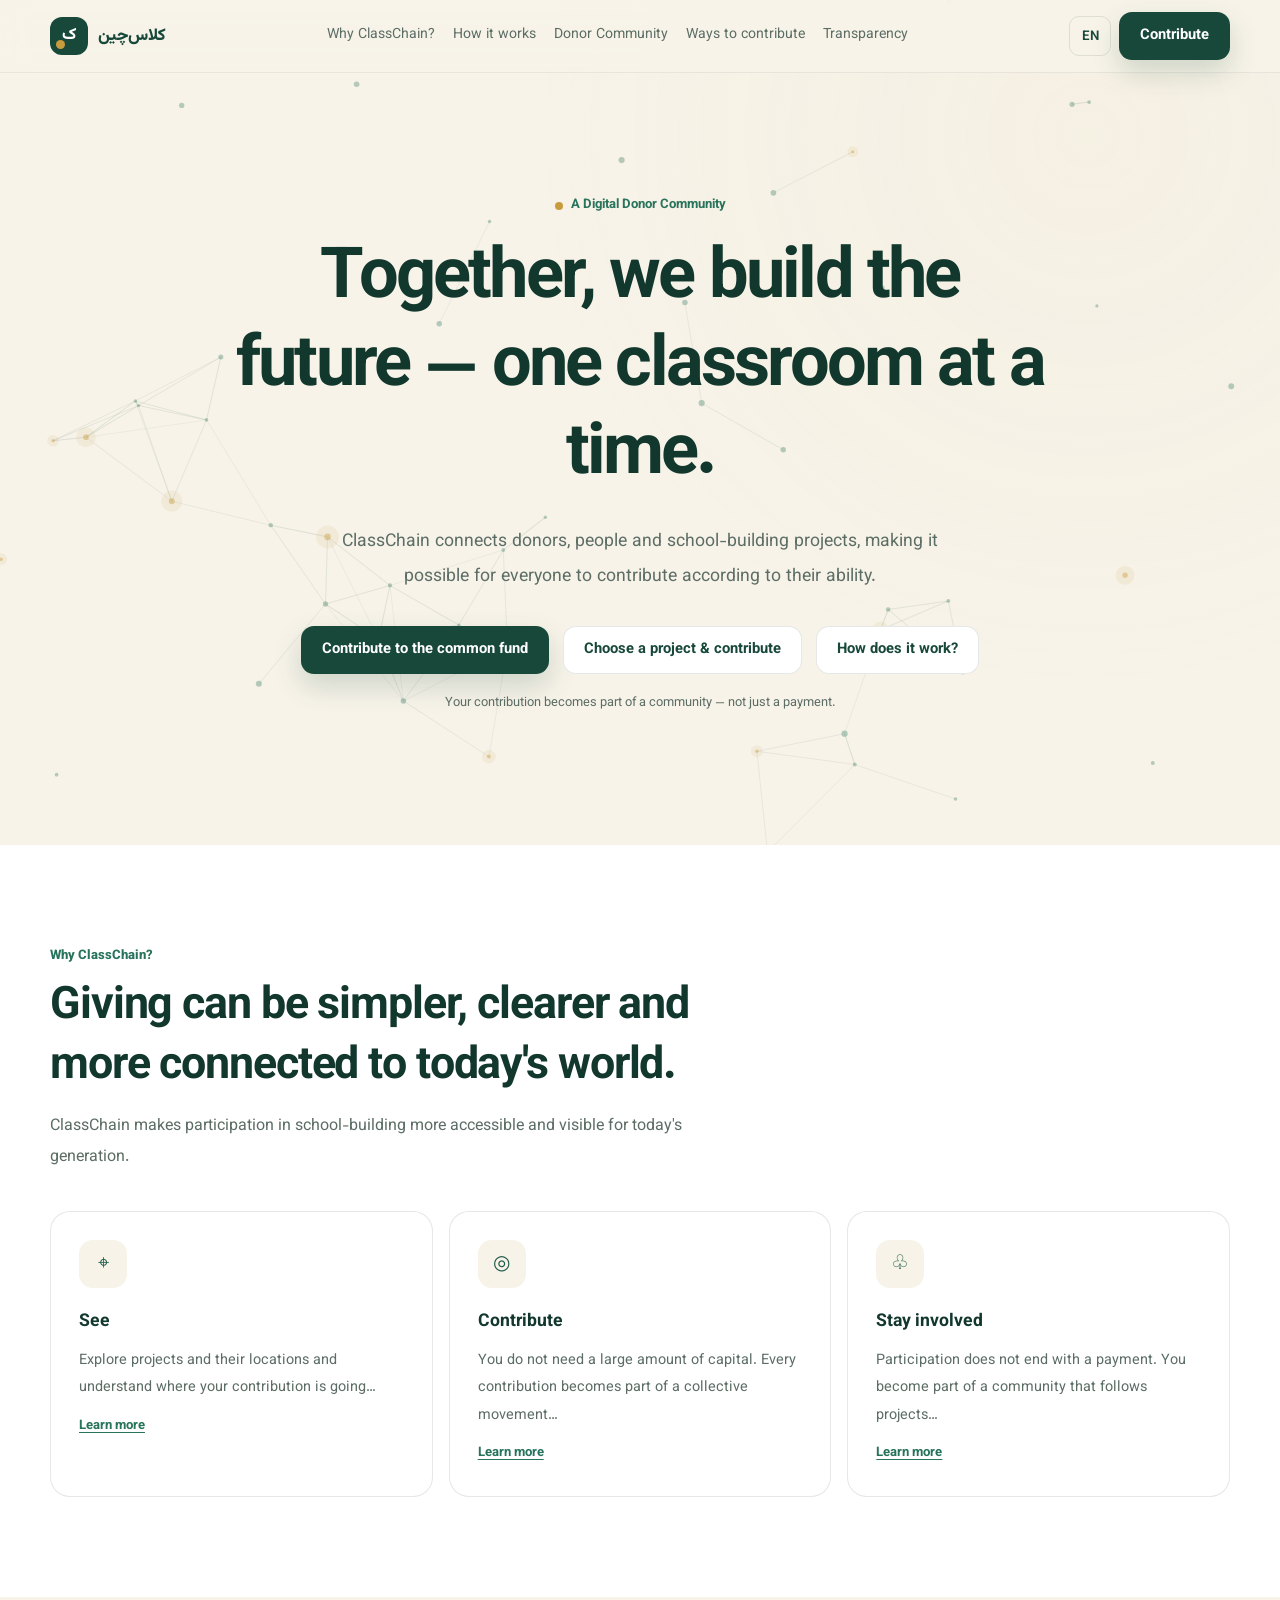
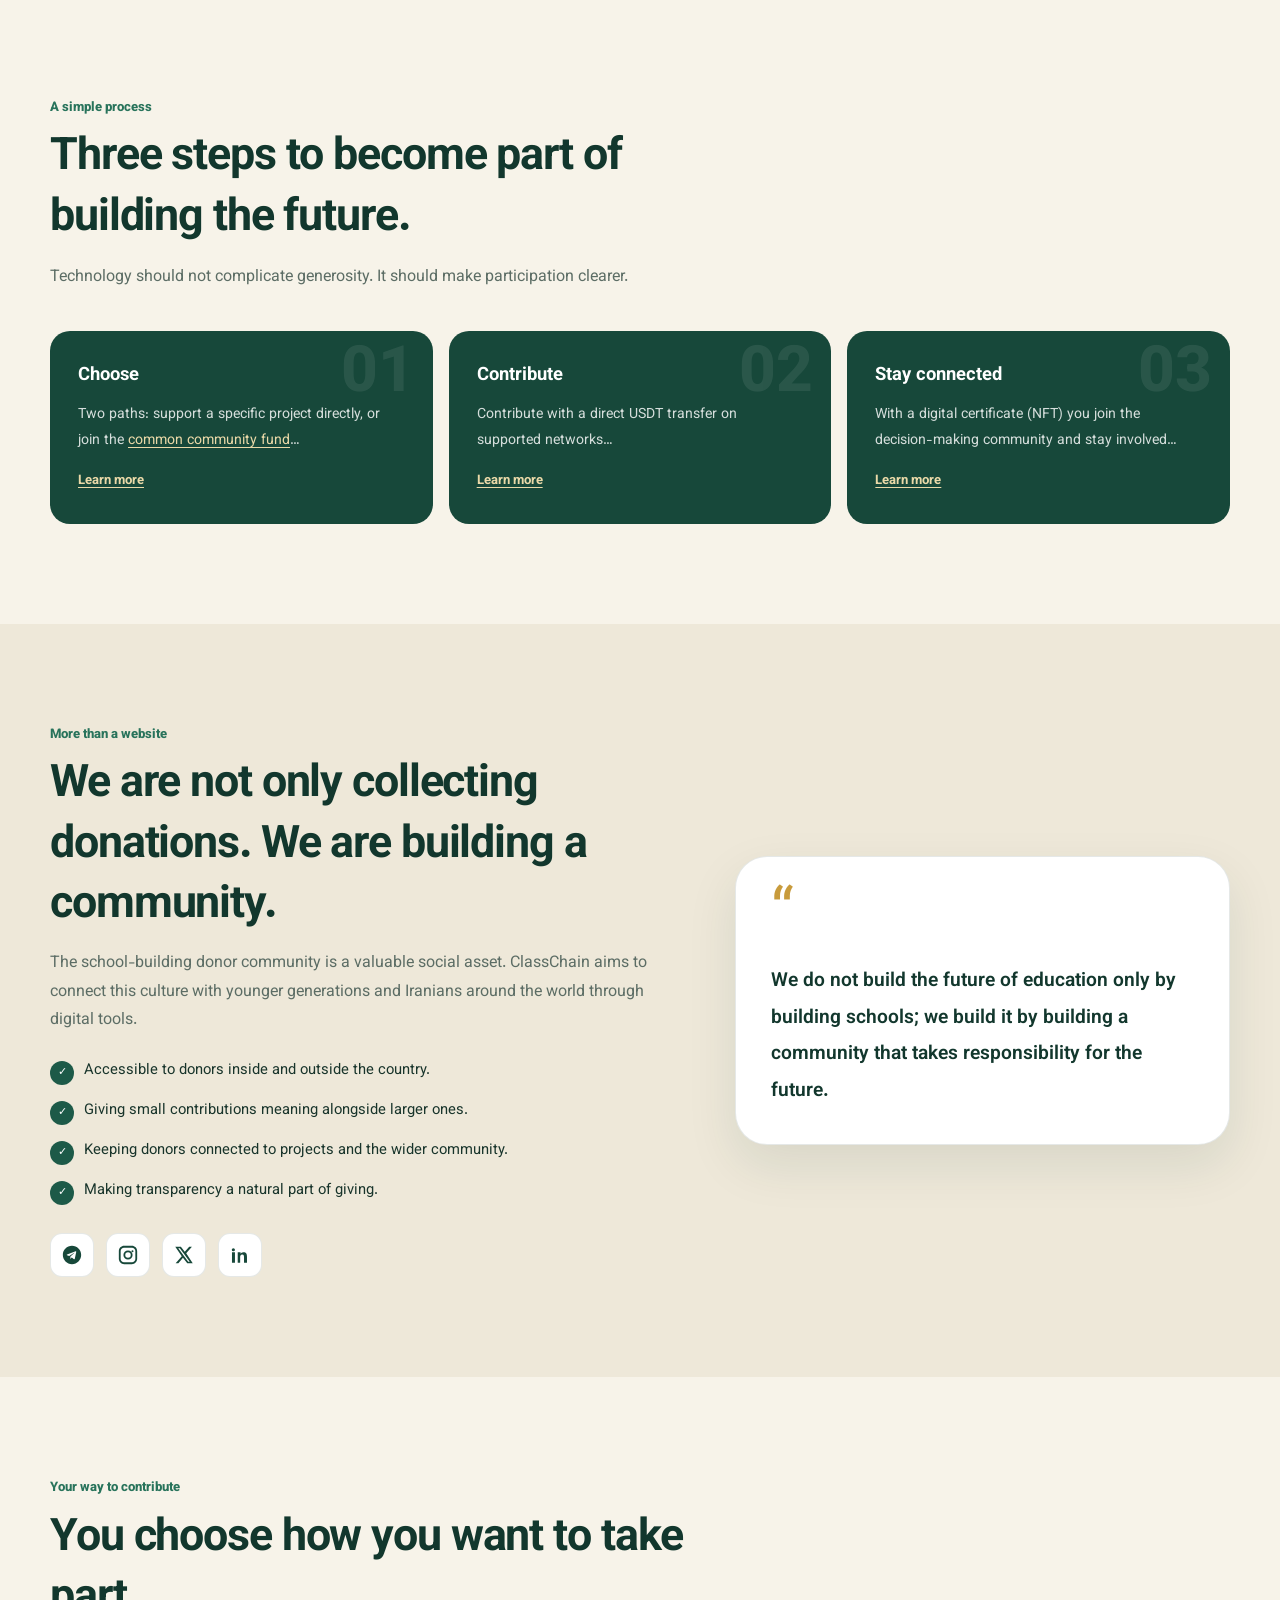
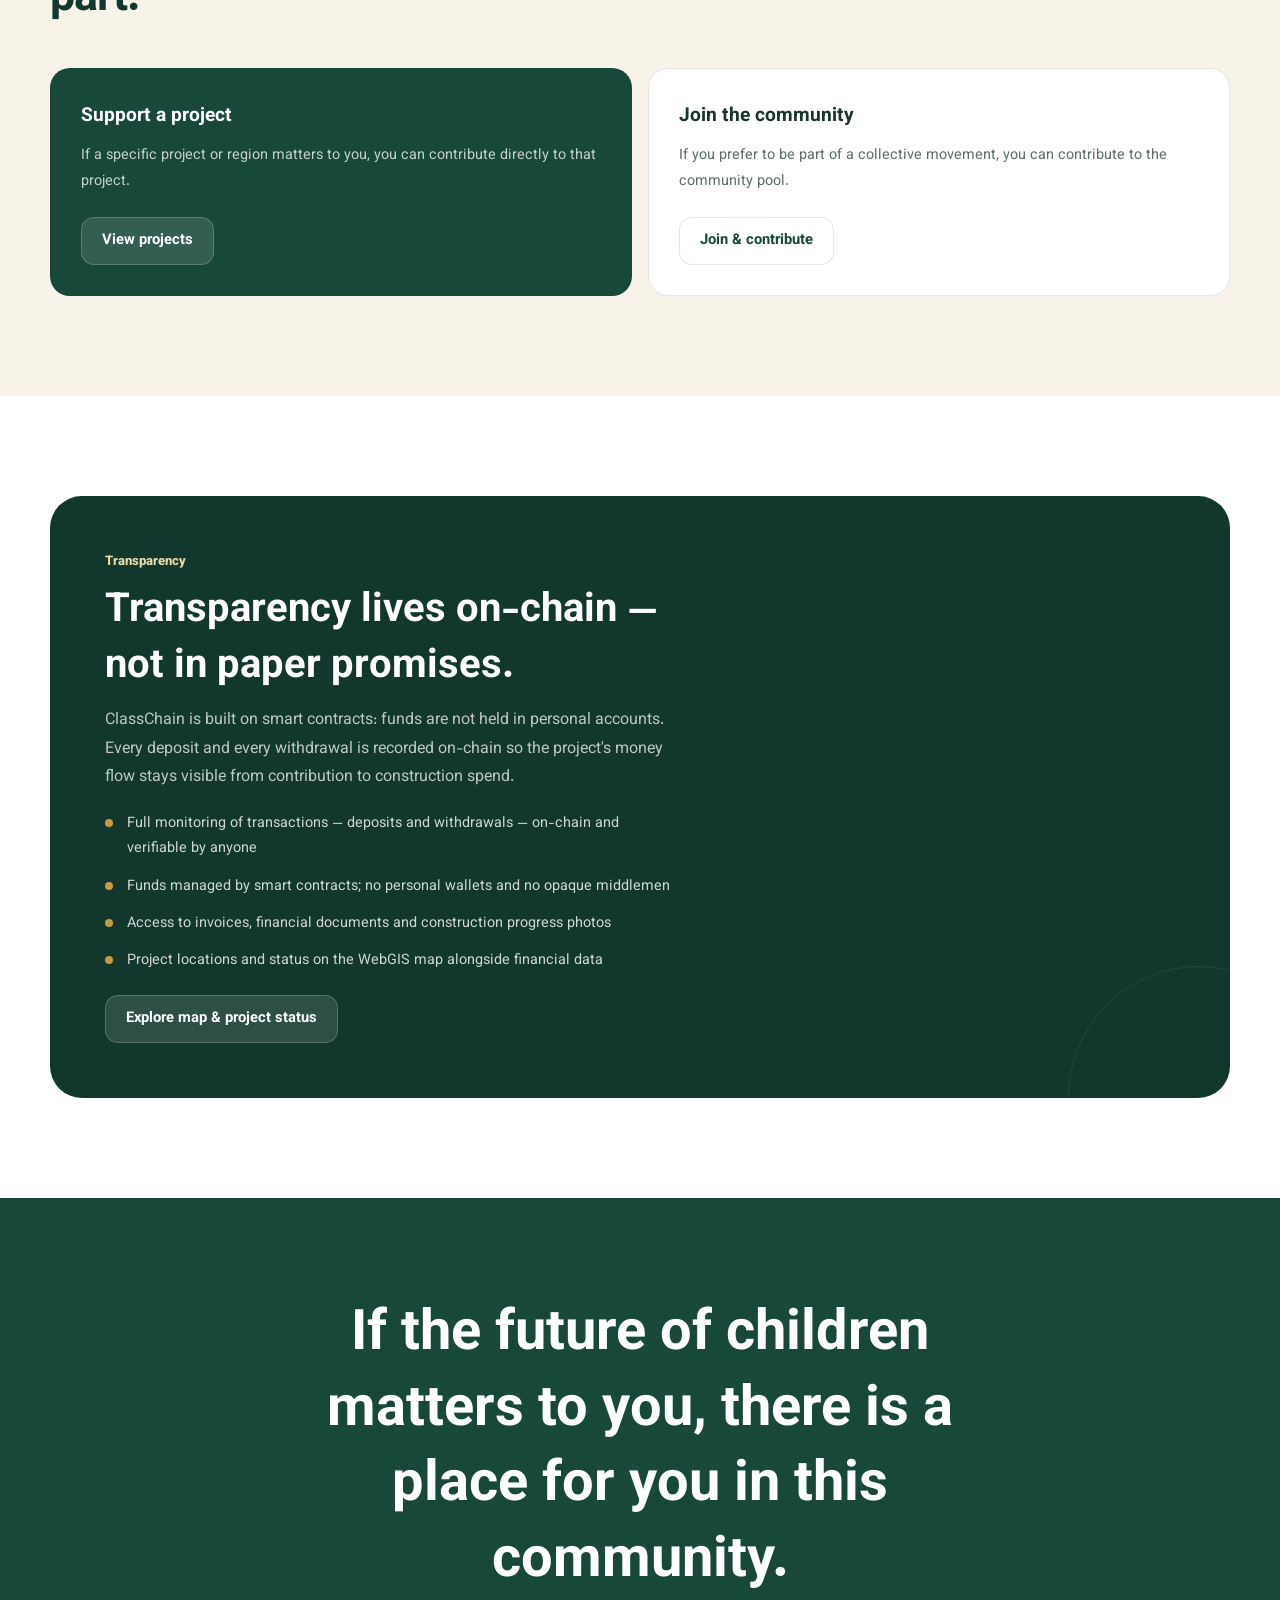
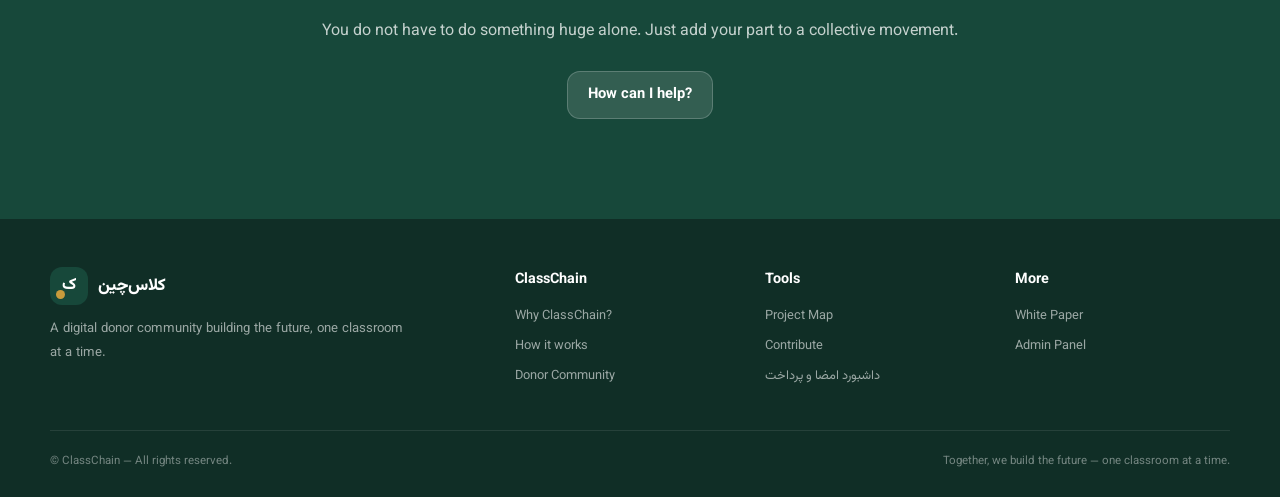
==== commit 7d23a64c: "Remove map preview & personal dashboard; clean footer with signer dashboard + admin" ====
--- a/index.html
+++ b/index.html
@@ -45,7 +45,6 @@
             <a href="#participate" data-i18n="nav.participation">راه مشارکت</a>
             <a href="#transparency" data-i18n="nav.transparency">شفافیت</a>
             <a href="WebGIS.html" data-i18n="nav.webgis">نقشه پروژه‌ها</a>
-            <a href="frontend/dashboard.html" data-i18n="nav.dashboard">داشبورد من</a>
         </div>
     </div>
 </header>
@@ -196,25 +195,6 @@
                     </ul>
                     <a href="WebGIS.html" class="btn btn-light" style="margin-top:22px;" data-i18n="transparency.button">مشاهده نقشه و وضعیت پروژه‌ها</a>
                 </div>
-                <div class="map-preview">
-                    <span class="map-point"></span><span class="map-point"></span><span class="map-point"></span>
-                    <span class="map-label" data-i18n="transparency.map">پروژه‌ها روی نقشه</span>
-                </div>
-            </div>
-        </div>
-    </section>
-    <section>
-        <div class="container after-donation">
-            <div class="after-donation-content">
-                <div class="section-kicker" data-i18n="dashboard.kicker">مشارکت شما پایان داستان نیست</div>
-                <h2 class="section-title" data-i18n="dashboard.title">بعد از مشارکت، می‌توانید همراه مسیر بمانید.</h2>
-                <p data-i18n="dashboard.description">داشبورد شخصی شما برای دنبال کردن مشارکت‌ها و ارتباط با پروژه‌هایی است که در آن‌ها همراه شده‌اید.</p>
-                <a href="frontend/dashboard.html" class="btn btn-primary" data-i18n="dashboard.button">ورود به داشبورد</a>
-            </div>
-            <div class="dashboard-card">
-                <div class="dashboard-card-row"><span class="dashboard-dot"></span><span data-i18n="dashboard.row1">مشارکت شما</span><span data-i18n="dashboard.status">ثبت شده</span></div>
-                <div class="dashboard-card-row"><span class="dashboard-dot"></span><span data-i18n="dashboard.row2">پروژه انتخابی</span><span data-i18n="dashboard.follow">در حال پیگیری</span></div>
-                <div class="dashboard-card-row"><span class="dashboard-dot"></span><span data-i18n="dashboard.row3">جامعه خیرین</span><span data-i18n="dashboard.follow">همراه</span></div>
             </div>
         </div>
     </section>
@@ -241,9 +221,9 @@
             </div>
             <div class="footer-links">
                 <h4 data-i18n="footer.tools">ابزارها</h4>
-                <a href="WebGIS.html" data-i18n="nav.webgis">WebGIS</a>
-                <a href="frontend/dashboard.html" data-i18n="nav.dashboard">داشبورد</a>
+                <a href="WebGIS.html" data-i18n="nav.webgis">نقشه پروژه‌ها</a>
                 <a href="frontend/donate.html" data-i18n="nav.cta">مشارکت</a>
+                <a href="frontend/treasury-dashboard.html" data-i18n="footer.signerDashboard">داشبورد امضا و پرداخت</a>
             </div>
             <div class="footer-links">
                 <h4 data-i18n="footer.more">اطلاعات بیشتر</h4>
--- a/style.css
+++ b/style.css
@@ -1,6 +1,5 @@
 /* =========================================================
    CLASSCHAIN LANDING PAGE
-   Mobile First / RTL / LTR / Responsive
    ========================================================= */
 
 :root {
@@ -174,24 +173,13 @@
     color: rgba(255,255,255,.82); font-size: .88rem; line-height: 1.9;
     position: relative; z-index: 1;
 }
-.process-item .card-more-toggle,
-.process-item .process-more-toggle {
-    color: var(--gold-light);
-    margin-top: 16px;
-}
-.process-item .card-more-toggle:hover,
-.process-item .process-more-toggle:hover { color: #fff; }
-.process-item .card-more,
-.process-item .process-more { border-top-color: rgba(255,255,255,.18); }
-.process-item .card-more p,
-.process-item .process-more p { color: rgba(255,255,255,.82); font-size: .86rem; }
+.process-item .card-more-toggle { color: var(--gold-light); margin-top: 16px; }
+.process-item .card-more-toggle:hover { color: #fff; }
+.process-item .card-more { border-top-color: rgba(255,255,255,.18); }
+.process-item .card-more p { color: rgba(255,255,255,.82); font-size: .86rem; }
 .process-item.is-open .card-more-toggle { color: #fff; }
 .process-item a.inline-link,
-.process-item a {
-    color: var(--gold-light);
-    text-decoration: underline;
-    text-underline-offset: 3px;
-}
+.process-item a { color: var(--gold-light); text-decoration: underline; text-underline-offset: 3px; }
 .process-item a:hover { color: #fff; }
 
 .community-section { background: var(--cream-dark); }
@@ -203,28 +191,14 @@
     flex: 0 0 24px; height: 24px; border-radius: 50%; background: var(--green-800);
     color: white; display: grid; place-items: center; font-size: .7rem; margin-top: 3px;
 }
-.social-links {
-    display: flex;
-    flex-wrap: wrap;
-    gap: 12px;
-    margin-top: 28px;
-}
+.social-links { display: flex; flex-wrap: wrap; gap: 12px; margin-top: 28px; }
 .social-link {
-    width: 44px;
-    height: 44px;
-    border-radius: 12px;
-    display: grid;
-    place-items: center;
-    background: white;
-    border: 1px solid var(--border);
-    color: var(--green-900);
+    width: 44px; height: 44px; border-radius: 12px; display: grid; place-items: center;
+    background: white; border: 1px solid var(--border); color: var(--green-900);
     transition: transform .2s ease, background .2s ease, color .2s ease, box-shadow .2s ease;
 }
 .social-link:hover {
-    transform: translateY(-2px);
-    background: var(--green-900);
-    color: white;
-    box-shadow: var(--shadow-sm);
+    transform: translateY(-2px); background: var(--green-900); color: white; box-shadow: var(--shadow-sm);
 }
 .community-quote {
     background: white; border-radius: var(--radius-lg); padding: 35px;
@@ -254,6 +228,17 @@
 }
 .transparency-box h2 { font-size: clamp(1.6rem, 5vw, 2.5rem); line-height: 1.4; margin-bottom: 12px; }
 .transparency-box p { color: rgba(255,255,255,.72); max-width: 650px; }
+.transparency-list {
+    list-style: none; margin-top: 18px; display: grid; gap: 12px; max-width: 640px;
+}
+.transparency-list li {
+    position: relative; padding-inline-start: 22px;
+    color: rgba(255,255,255,.8); font-size: .9rem; line-height: 1.75;
+}
+.transparency-list li::before {
+    content: ""; position: absolute; inset-inline-start: 0; top: 0.55em;
+    width: 8px; height: 8px; border-radius: 50%; background: var(--gold);
+}
 .map-preview {
     min-height: 220px;
     background:
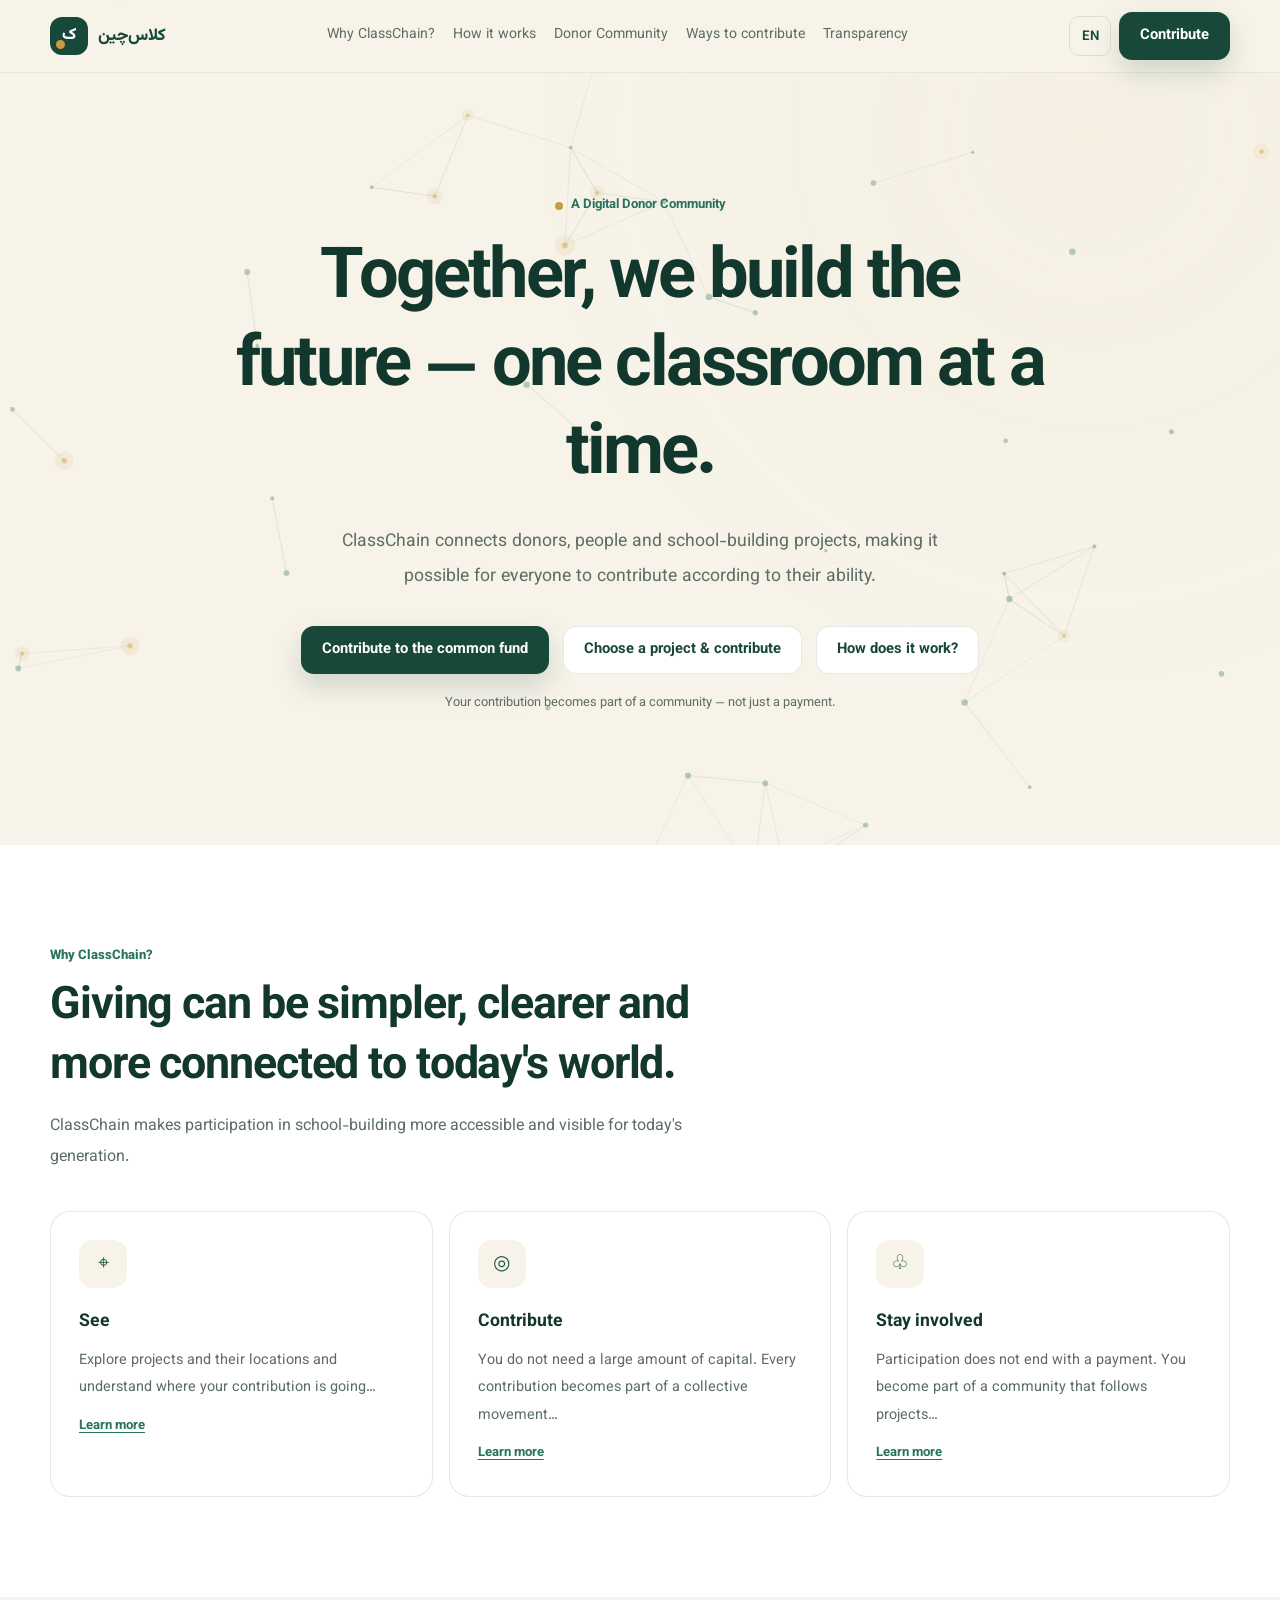
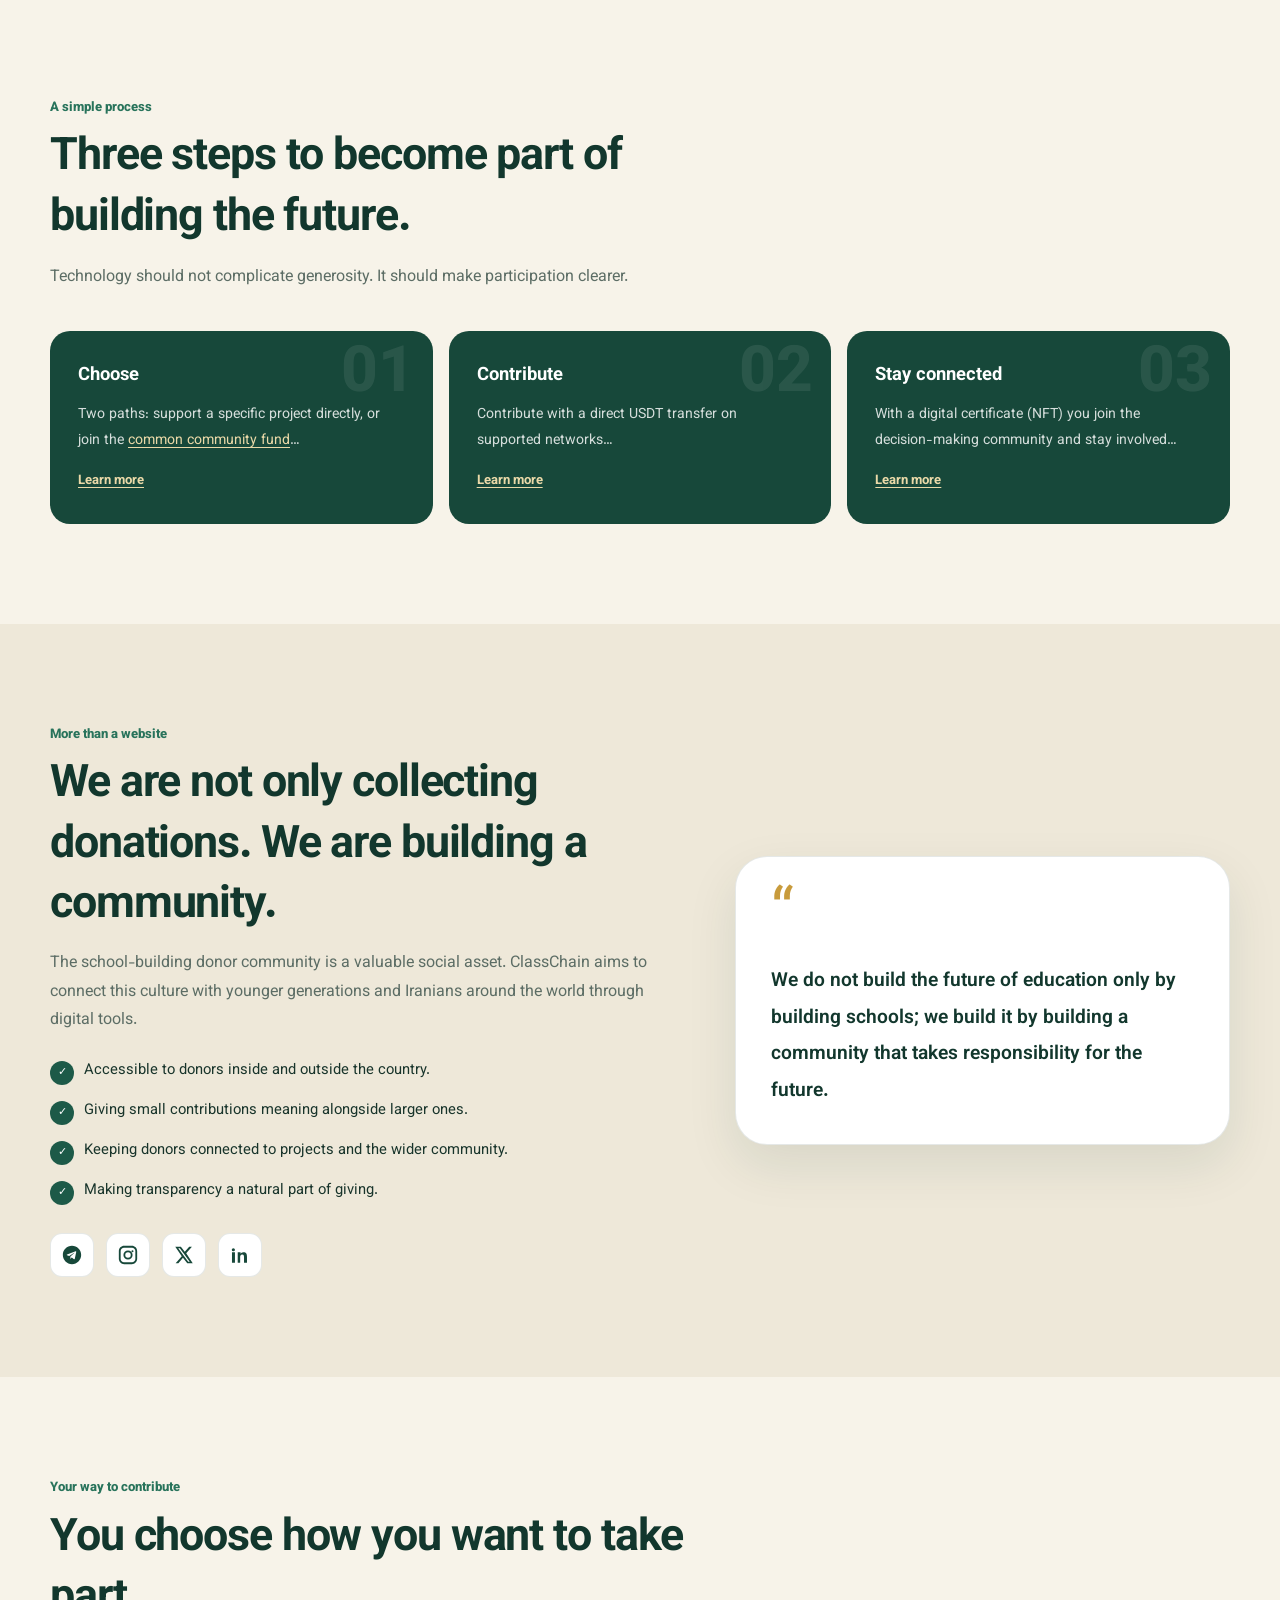
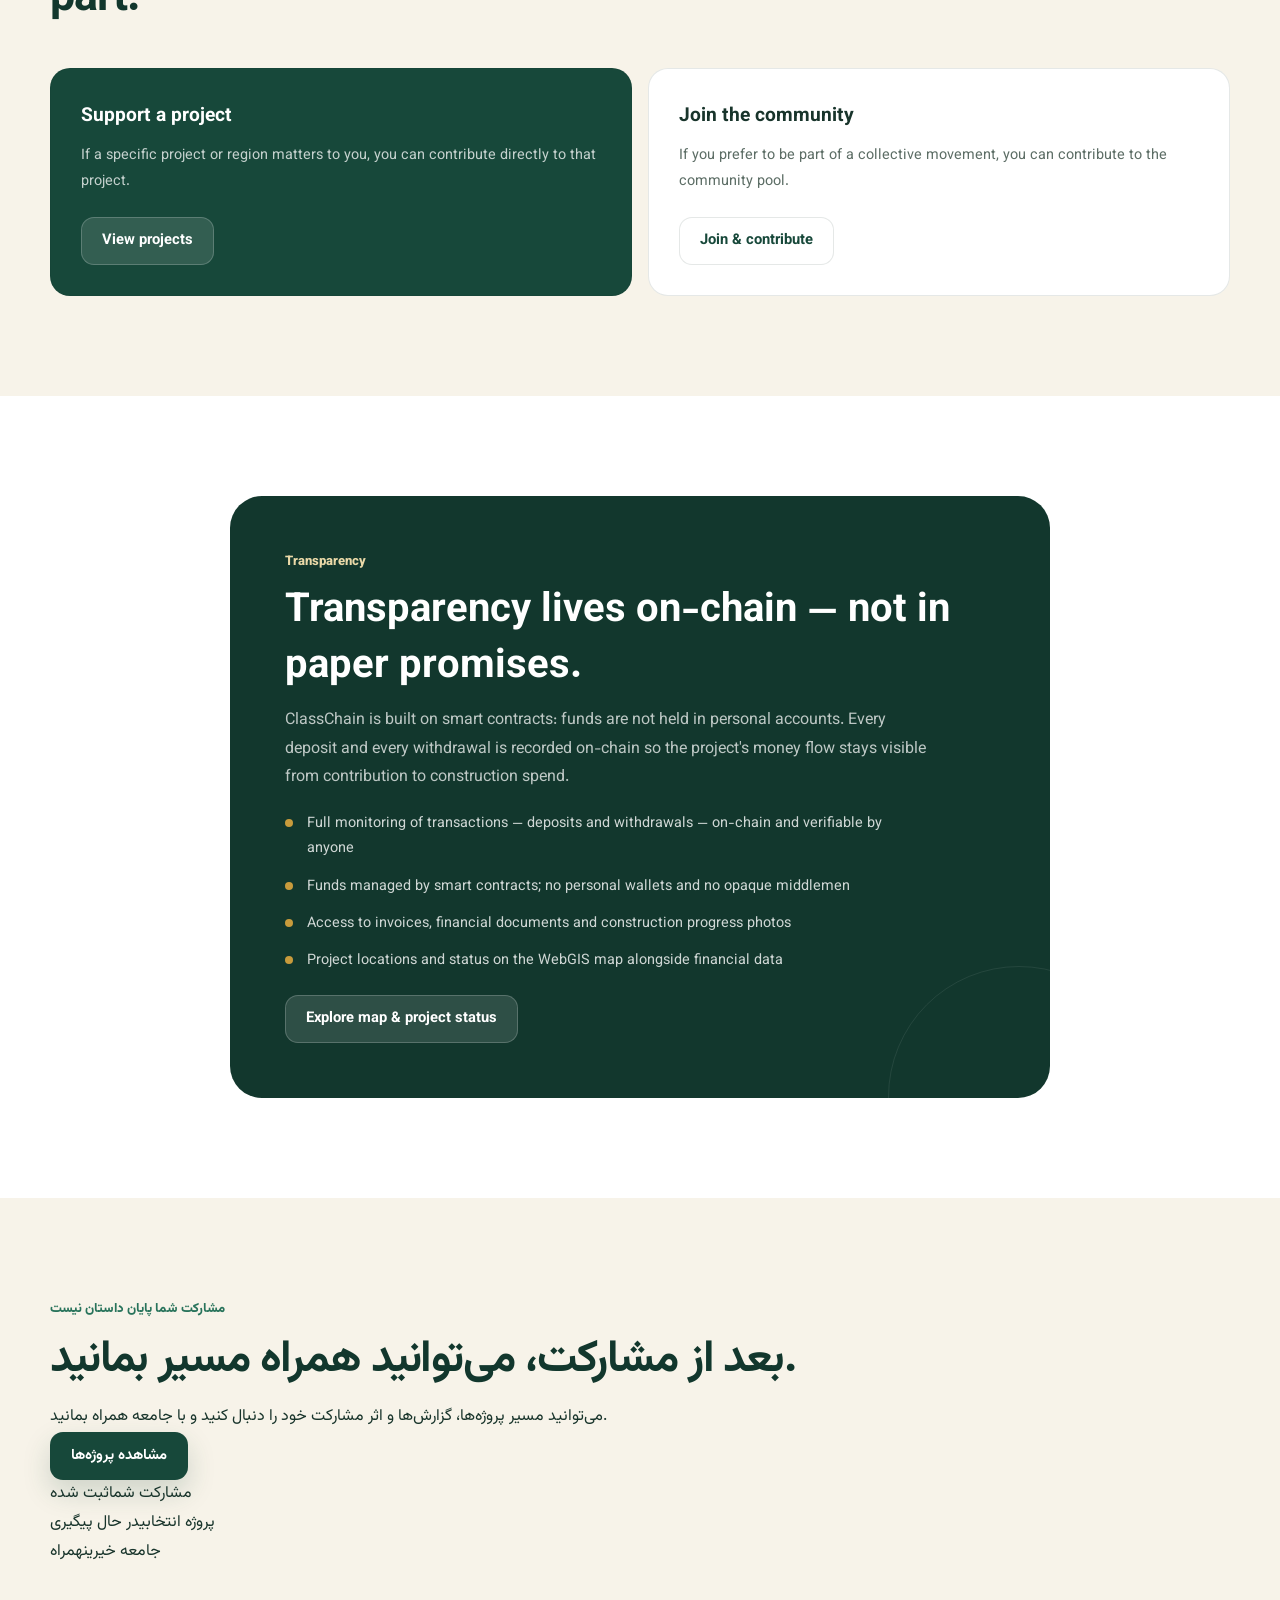
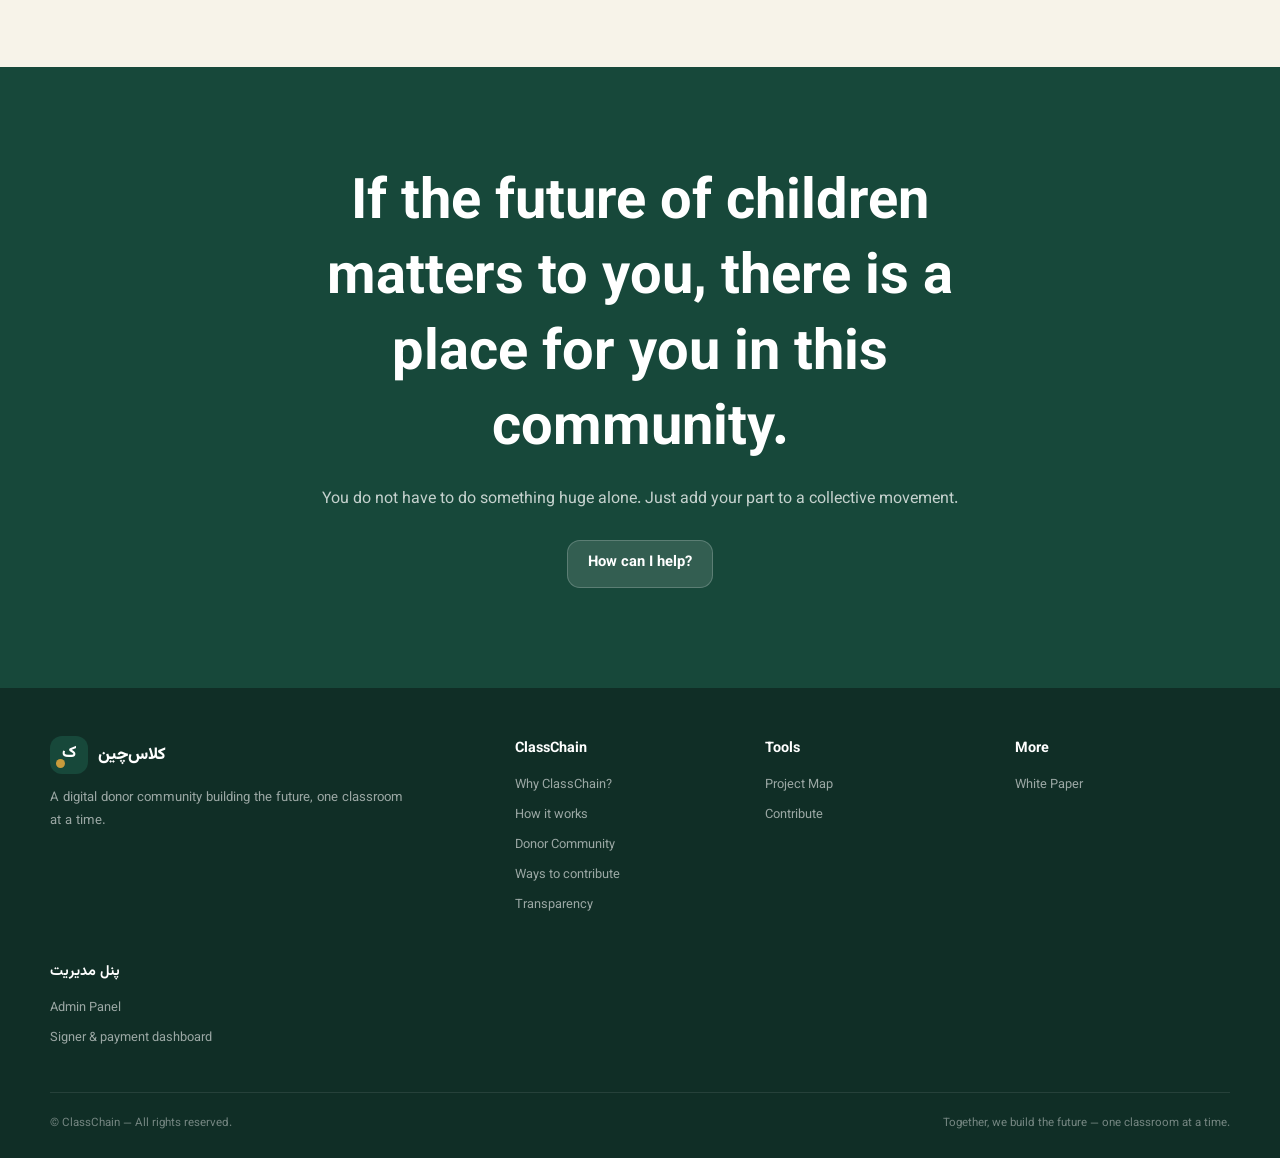
==== commit f3327e2f: "Restore continue section; full-width transparency; reorganize footer columns" ====
--- a/index.html
+++ b/index.html
@@ -198,6 +198,21 @@
             </div>
         </div>
     </section>
+    <section>
+        <div class="container after-donation">
+            <div class="after-donation-content">
+                <div class="section-kicker" data-i18n="dashboard.kicker">مشارکت شما پایان داستان نیست</div>
+                <h2 class="section-title" data-i18n="dashboard.title">بعد از مشارکت، می‌توانید همراه مسیر بمانید.</h2>
+                <p data-i18n="dashboard.description">می‌توانید مسیر پروژه‌ها، گزارش‌ها و اثر مشارکت خود را دنبال کنید و با جامعه همراه بمانید.</p>
+                <a href="WebGIS.html" class="btn btn-primary" data-i18n="dashboard.button">مشاهده پروژه‌ها</a>
+            </div>
+            <div class="dashboard-card">
+                <div class="dashboard-card-row"><span class="dashboard-dot"></span><span data-i18n="dashboard.row1">مشارکت شما</span><span data-i18n="dashboard.status">ثبت شده</span></div>
+                <div class="dashboard-card-row"><span class="dashboard-dot"></span><span data-i18n="dashboard.row2">پروژه انتخابی</span><span data-i18n="dashboard.follow">در حال پیگیری</span></div>
+                <div class="dashboard-card-row"><span class="dashboard-dot"></span><span data-i18n="dashboard.row3">جامعه خیرین</span><span data-i18n="dashboard.follow">همراه</span></div>
+            </div>
+        </div>
+    </section>
     <section class="final-cta">
         <div class="container final-cta-inner">
             <h2 data-i18n="final.title">اگر آینده کودکان برایتان مهم است، جای شما در این جامعه خالی است.</h2>
@@ -218,17 +233,22 @@
                 <a href="#why" data-i18n="nav.why">چرا کلاس‌چین؟</a>
                 <a href="#how" data-i18n="nav.how">چطور کار می‌کند؟</a>
                 <a href="#community" data-i18n="nav.community">جامعه خیرین</a>
+                <a href="#participate" data-i18n="nav.participation">راه مشارکت</a>
+                <a href="#transparency" data-i18n="nav.transparency">شفافیت</a>
             </div>
             <div class="footer-links">
                 <h4 data-i18n="footer.tools">ابزارها</h4>
                 <a href="WebGIS.html" data-i18n="nav.webgis">نقشه پروژه‌ها</a>
                 <a href="frontend/donate.html" data-i18n="nav.cta">مشارکت</a>
-                <a href="frontend/treasury-dashboard.html" data-i18n="footer.signerDashboard">داشبورد امضا و پرداخت</a>
             </div>
             <div class="footer-links">
                 <h4 data-i18n="footer.more">اطلاعات بیشتر</h4>
                 <a href="ClassChain_WhitePaper_Updated.docx" data-i18n="footer.whitepaper">White Paper</a>
-                <a href="Admin/index.html" data-i18n="footer.admin">پنل مدیریت</a>
+            </div>
+            <div class="footer-links">
+                <h4 data-i18n="footer.adminCol">پنل مدیریت</h4>
+                <a href="Admin/index.html" data-i18n="footer.admin">Admin</a>
+                <a href="frontend/treasury-dashboard.html" data-i18n="footer.signerDashboard">Dashboard</a>
             </div>
         </div>
         <div class="footer-bottom">
--- a/style.css
+++ b/style.css
@@ -1,7 +1,4 @@
-/* =========================================================
-   CLASSCHAIN LANDING PAGE
-   ========================================================= */
-
+/* CLASSCHAIN LANDING PAGE */
 :root {
     --green-950: #12372d;
     --green-900: #17483a;
@@ -25,7 +22,6 @@
     --radius-lg: 32px;
     --container: 1180px;
 }
-
 * { box-sizing: border-box; margin: 0; padding: 0; }
 html { scroll-behavior: smooth; }
 body {
@@ -39,7 +35,6 @@
 button { font-family: inherit; }
 img { max-width: 100%; display: block; }
 .container { width: min(var(--container), calc(100% - 32px)); margin-inline: auto; }
-
 .site-header {
     position: sticky; top: 0; z-index: 1000;
     background: rgba(247, 243, 233, .92);
@@ -85,7 +80,6 @@
 .mobile-menu { display: none; padding: 10px 0 18px; border-top: 1px solid var(--border); }
 .mobile-menu.open { display: block; }
 .mobile-menu a { display: block; padding: 10px 0; color: var(--text-soft); }
-
 .btn {
     display: inline-flex; align-items: center; justify-content: center; gap: 8px;
     min-height: 48px; padding: 0 20px; border-radius: 13px; border: 1px solid transparent;
@@ -97,7 +91,6 @@
 .btn-primary:hover { background: var(--green-800); }
 .btn-secondary { background: white; color: var(--green-900); border-color: var(--border); }
 .btn-light { background: rgba(255,255,255,.12); color: white; border-color: rgba(255,255,255,.2); }
-
 .hero {
     position: relative; overflow: hidden; padding: 80px 0 90px; min-height: 70vh;
     display: flex; align-items: center; background: transparent; z-index: 1;
@@ -125,7 +118,6 @@
 }
 .hero-actions { display: flex; flex-direction: column; align-items: center; gap: 12px; }
 .hero-note { margin-top: 18px; font-size: .8rem; color: var(--text-soft); }
-
 section { padding: 72px 0; }
 .section-header { max-width: 700px; margin-bottom: 38px; }
 .section-kicker { color: var(--green-700); font-weight: 800; font-size: .82rem; margin-bottom: 8px; }
@@ -134,7 +126,6 @@
     line-height: 1.35; letter-spacing: -.025em; margin-bottom: 13px;
 }
 .section-description { color: var(--text-soft); line-height: 1.95; }
-
 .why-section { background: white; }
 .cards { display: grid; gap: 16px; }
 .info-card {
@@ -157,7 +148,6 @@
 .card-more { margin-top: 12px; padding-top: 12px; border-top: 1px dashed var(--border); }
 .card-more p { font-size: .84rem; color: var(--text-soft); line-height: 1.85; }
 .info-card.is-open .card-more-toggle { color: var(--green-900); }
-
 .process { display: grid; gap: 16px; counter-reset: process; }
 .process-item {
     position: relative; padding: 28px; border-radius: var(--radius-md);
@@ -181,7 +171,6 @@
 .process-item a.inline-link,
 .process-item a { color: var(--gold-light); text-decoration: underline; text-underline-offset: 3px; }
 .process-item a:hover { color: #fff; }
-
 .community-section { background: var(--cream-dark); }
 .community-layout { display: grid; gap: 30px; align-items: center; }
 .community-text p { color: var(--text-soft); margin-bottom: 18px; }
@@ -206,7 +195,6 @@
 }
 .community-quote-mark { font-size: 4rem; line-height: .8; color: var(--gold); margin-bottom: 20px; }
 .community-quote p { font-size: 1.2rem; line-height: 1.9; font-weight: 600; color: var(--green-950); }
-
 .participation-grid { display: grid; gap: 16px; }
 .participation-card {
     padding: 30px; border-radius: var(--radius-md); border: 1px solid var(--border); background: white;
@@ -216,7 +204,6 @@
 .participation-card p { color: var(--text-soft); font-size: .9rem; }
 .participation-card.featured p { color: rgba(255,255,255,.75); }
 .participation-card .btn { margin-top: 22px; }
-
 .transparency { background: white; }
 .transparency-box {
     background: var(--green-950); color: white; border-radius: var(--radius-lg);
@@ -239,45 +226,10 @@
     content: ""; position: absolute; inset-inline-start: 0; top: 0.55em;
     width: 8px; height: 8px; border-radius: 50%; background: var(--gold);
 }
-.map-preview {
-    min-height: 220px;
-    background:
-        linear-gradient(135deg, transparent 49%, rgba(255,255,255,.07) 50%, transparent 51%),
-        linear-gradient(45deg, transparent 49%, rgba(255,255,255,.07) 50%, transparent 51%);
-    background-size: 55px 55px;
-    border: 1px solid rgba(255,255,255,.1); border-radius: 20px;
-    position: relative; display: grid; place-items: center;
-}
-.map-point {
-    position: absolute; width: 14px; height: 14px; border-radius: 50%;
-    background: var(--gold); box-shadow: 0 0 0 8px rgba(200,155,60,.12);
-}
-.map-point:nth-child(1) { top: 35%; right: 25%; }
-.map-point:nth-child(2) { top: 55%; right: 53%; }
-.map-point:nth-child(3) { top: 30%; left: 25%; }
-.map-label {
-    background: rgba(255,255,255,.1); border: 1px solid rgba(255,255,255,.12);
-    padding: 8px 14px; border-radius: 30px; font-size: .78rem;
-}
-
-.after-donation { display: grid; gap: 20px; align-items: center; }
-.after-donation-content { max-width: 650px; }
-.after-donation-content p { color: var(--text-soft); margin-bottom: 20px; }
-.dashboard-card {
-    background: var(--cream); border-radius: var(--radius-lg); padding: 28px; border: 1px solid var(--border);
-}
-.dashboard-card-row {
-    display: flex; align-items: center; gap: 12px; padding: 13px 0; border-bottom: 1px solid var(--border);
-}
-.dashboard-card-row:last-child { border-bottom: 0; }
-.dashboard-dot { width: 10px; height: 10px; border-radius: 50%; background: var(--green-700); }
-.dashboard-card-row span:last-child { margin-inline-start: auto; font-size: .75rem; color: var(--text-soft); }
-
 .final-cta { background: var(--green-900); color: white; text-align: center; }
 .final-cta-inner { max-width: 760px; margin: auto; }
 .final-cta h2 { font-size: clamp(2rem, 6vw, 3.5rem); line-height: 1.35; margin-bottom: 17px; }
 .final-cta p { color: rgba(255,255,255,.75); margin-bottom: 25px; }
-
 footer { background: #102e26; color: white; padding: 48px 0 25px; }
 .footer-grid { display: grid; gap: 35px; padding-bottom: 35px; }
 .footer-brand p { color: rgba(255,255,255,.58); font-size: .82rem; margin-top: 13px; max-width: 360px; }
@@ -288,9 +240,7 @@
     padding-top: 20px; border-top: 1px solid rgba(255,255,255,.09);
     color: rgba(255,255,255,.42); font-size: .72rem; display: flex; flex-direction: column; gap: 8px;
 }
-
 html[dir="ltr"] .process-item::before { right: 18px; left: auto; }
-
 @media (min-width: 600px) {
     .container { width: min(var(--container), calc(100% - 48px)); }
     .hero { padding: 100px 0 110px; }
@@ -301,7 +251,6 @@
     .footer-grid { grid-template-columns: 2fr 1fr 1fr 1fr; }
     .footer-bottom { flex-direction: row; justify-content: space-between; }
 }
-
 @media (min-width: 900px) {
     .container { width: min(var(--container), calc(100% - 64px)); }
     .desktop-nav { display: flex; }
@@ -312,16 +261,13 @@
     .cards { grid-template-columns: repeat(3, 1fr); }
     .process { grid-template-columns: repeat(3, 1fr); }
     .community-layout { grid-template-columns: 1.1fr .9fr; gap: 80px; }
-    .transparency-box { grid-template-columns: 1fr .8fr; align-items: center; padding: 55px; }
-    .after-donation { grid-template-columns: 1.2fr .8fr; gap: 80px; }
-}
-
+    .transparency-box { grid-template-columns: 1fr; padding: 55px; max-width: 820px; margin-inline: auto; }
+}
 @media (min-width: 1200px) {
     .hero { min-height: 78vh; }
     .hero h1 { font-size: 4.4rem; }
     .hero-lead { font-size: 1.1rem; }
 }
-
 @media (prefers-reduced-motion: reduce) {
     html { scroll-behavior: auto; }
     *, *::before, *::after { transition: none !important; }
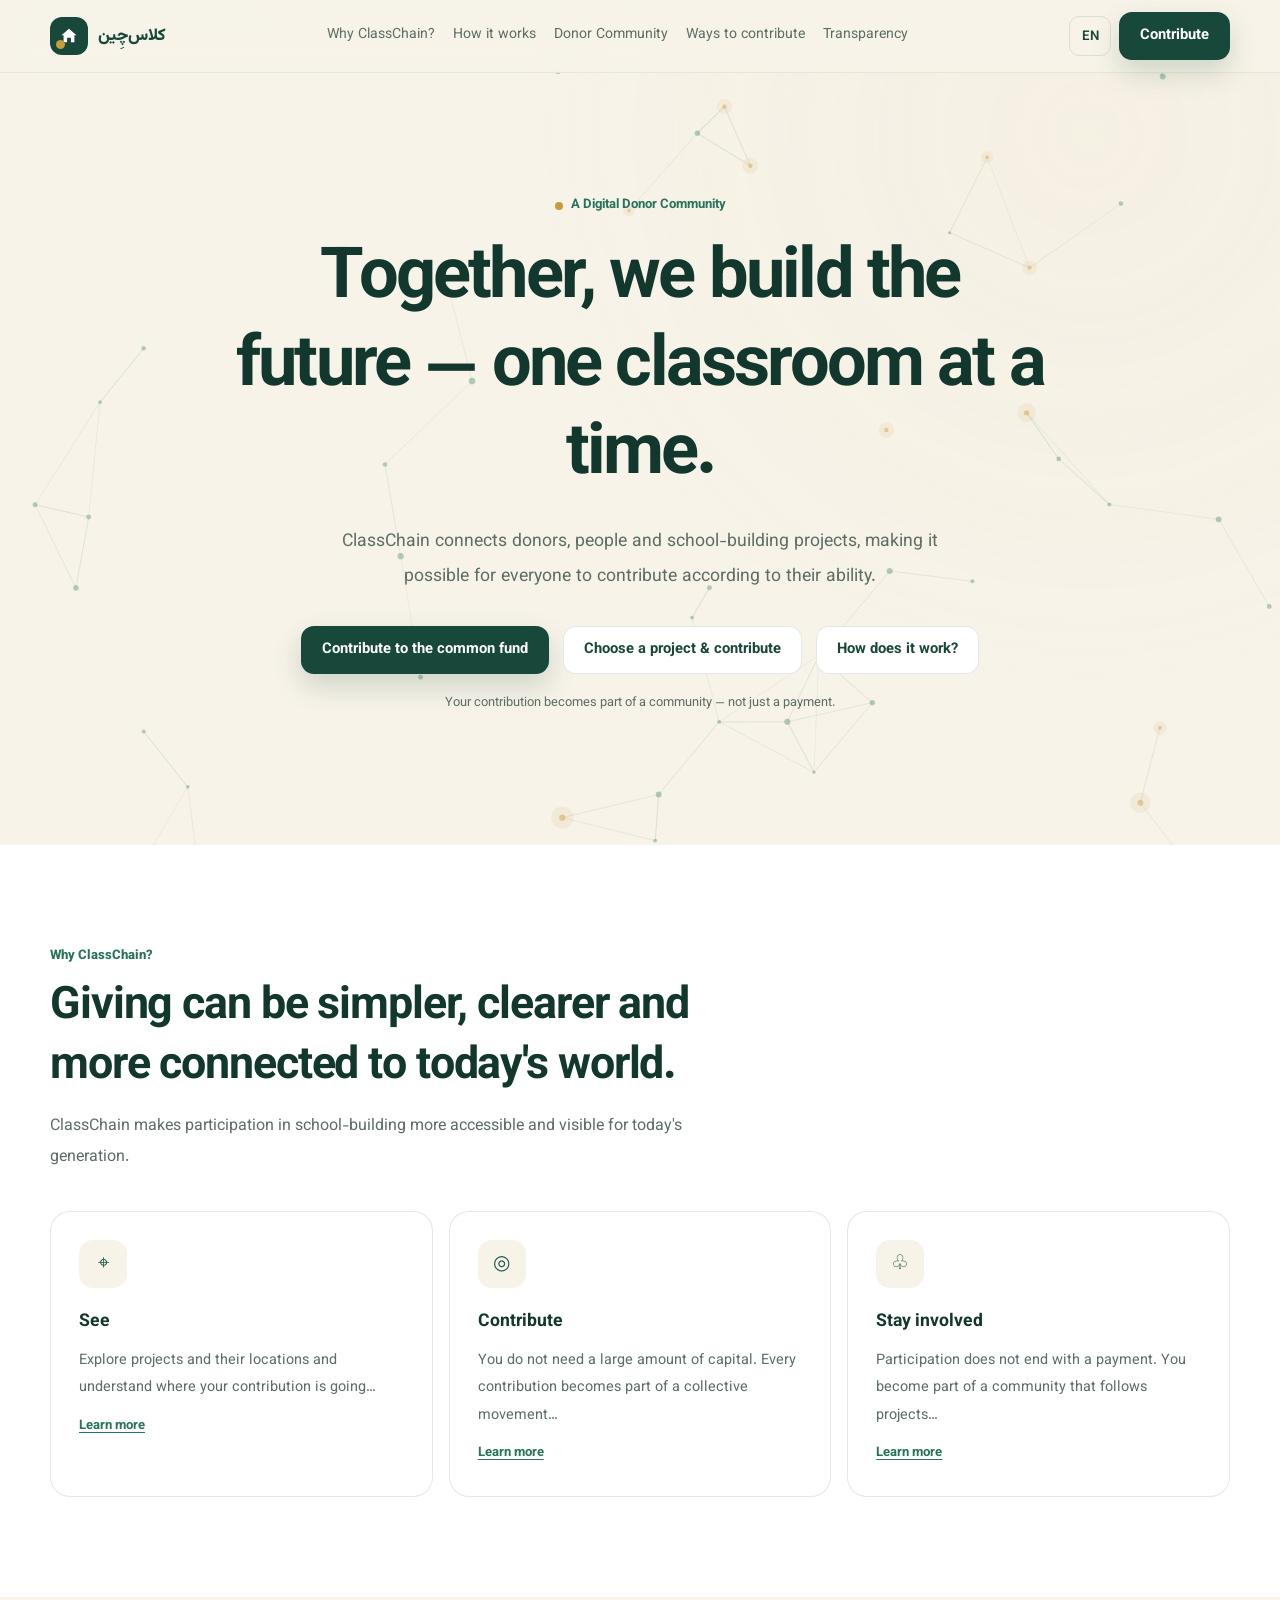
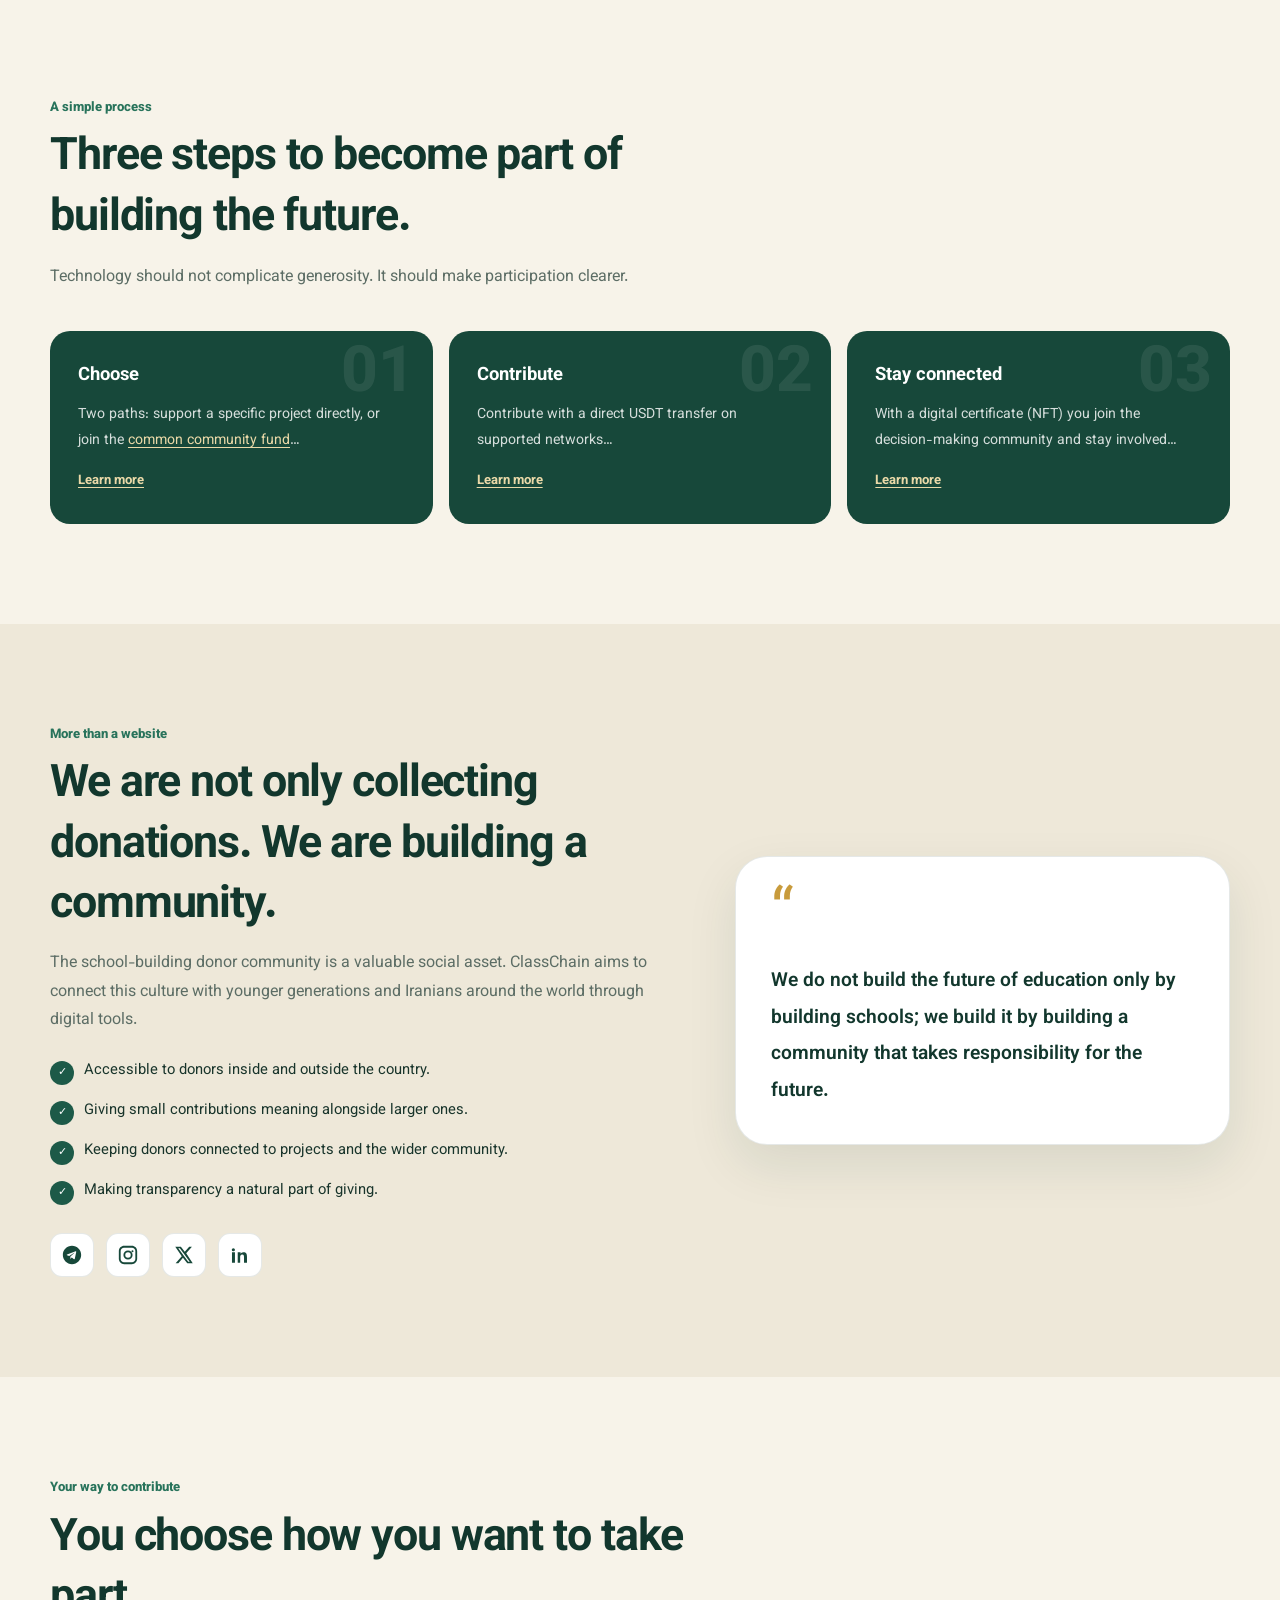
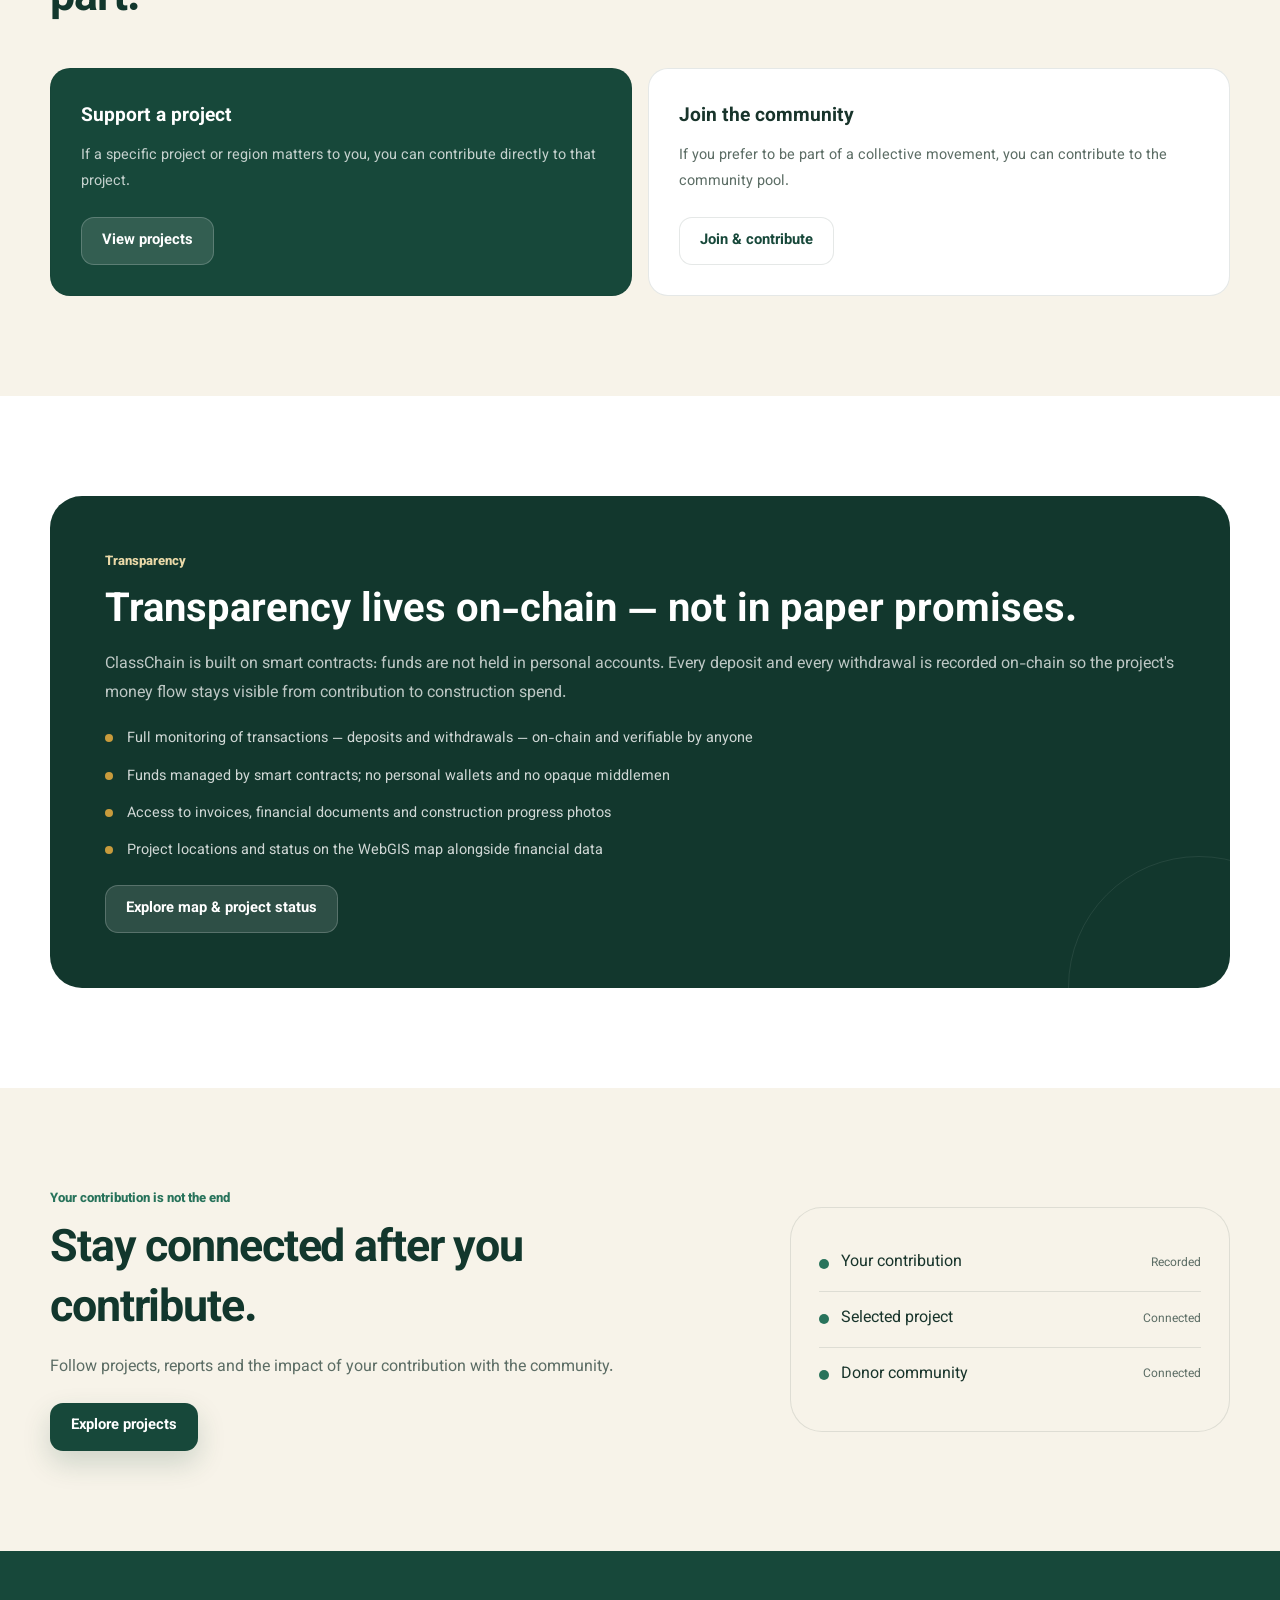
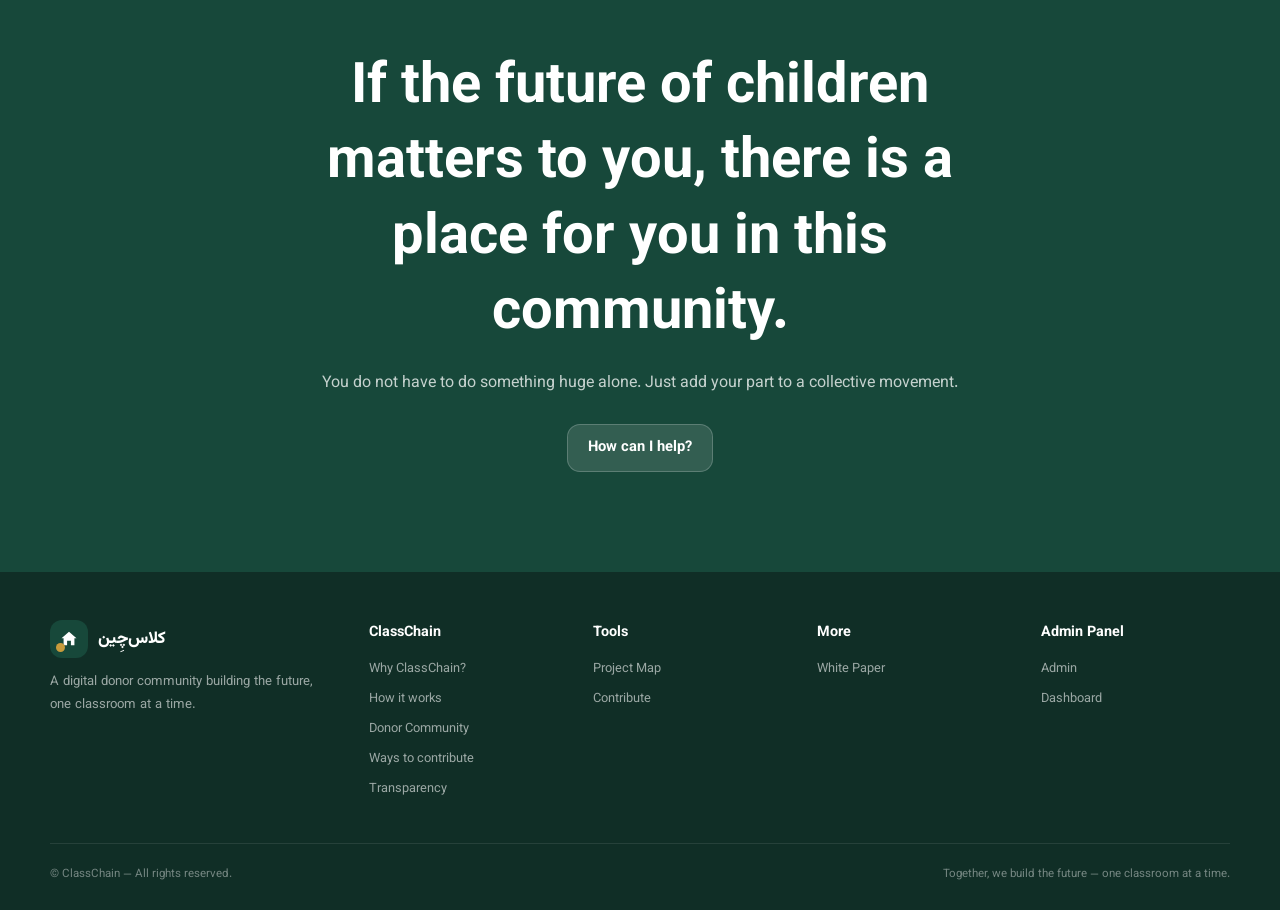
==== commit acdd6e91: "FA: کلاس‌چِین spelling; brand mark home icon" ====
--- a/index.html
+++ b/index.html
@@ -4,7 +4,7 @@
     <meta charset="UTF-8">
     <meta name="viewport" content="width=device-width, initial-scale=1.0">
     <title>ClassChain | جامعه خیرین دیجیتال</title>
-    <meta name="description" content="کلاس‌چین؛ جامعه خیرین دیجیتال برای ساختن آینده، کلاس به کلاس.">
+    <meta name="description" content="کلاس‌چِین؛ جامعه خیرین دیجیتال برای ساختن آینده، کلاس به کلاس.">
     <link rel="preconnect" href="https://fonts.googleapis.com">
     <link rel="preconnect" href="https://fonts.gstatic.com" crossorigin>
     <link href="https://fonts.googleapis.com/css2?family=Vazirmatn:wght@300;400;500;600;700;800&display=swap" rel="stylesheet">
@@ -15,11 +15,11 @@
     <div class="container">
         <nav class="nav">
             <a href="#top" class="brand" aria-label="ClassChain">
-                <span class="brand-mark">ک</span>
-                <span class="brand-text">کلاس‌چین</span>
+                <span class="brand-mark" aria-hidden="true"><svg viewBox="0 0 24 24" width="20" height="20" fill="currentColor"><path d="M12 3.2 3 11h2.5v8.5h4.2V14h4.6v5.5h4.2V11H21L12 3.2z"/></svg></span>
+                <span class="brand-text">کلاس‌چِین</span>
             </a>
             <div class="desktop-nav">
-                <a href="#why" data-i18n="nav.why">چرا کلاس‌چین؟</a>
+                <a href="#why" data-i18n="nav.why">چرا کلاس‌چِین؟</a>
                 <a href="#how" data-i18n="nav.how">چطور کار می‌کند؟</a>
                 <a href="#community" data-i18n="nav.community">جامعه خیرین</a>
                 <a href="#participate" data-i18n="nav.participation">راه مشارکت</a>
@@ -39,7 +39,7 @@
             </div>
         </nav>
         <div class="mobile-menu" id="mobileMenu">
-            <a href="#why" data-i18n="nav.why">چرا کلاس‌چین؟</a>
+            <a href="#why" data-i18n="nav.why">چرا کلاس‌چِین؟</a>
             <a href="#how" data-i18n="nav.how">چطور کار می‌کند؟</a>
             <a href="#community" data-i18n="nav.community">جامعه خیرین</a>
             <a href="#participate" data-i18n="nav.participation">راه مشارکت</a>
@@ -58,7 +58,7 @@
                     <span data-i18n="hero.eyebrow">جامعه خیرین دیجیتال</span>
                 </div>
                 <h1 data-i18n="hero.title">با هم، آینده را می‌سازیم؛ <span>کلاس به کلاس.</span></h1>
-                <p class="hero-lead" data-i18n="hero.description">کلاس‌چین پلی است میان خیرین، مردم و پروژه‌های مدرسه‌سازی؛ جایی که هرکس می‌تواند به اندازه توان خود در ساختن محیطی بهتر برای آموزش کودکان مشارکت کند.</p>
+                <p class="hero-lead" data-i18n="hero.description">کلاس‌چِین پلی است میان خیرین، مردم و پروژه‌های مدرسه‌سازی؛ جایی که هرکس می‌تواند به اندازه توان خود در ساختن محیطی بهتر برای آموزش کودکان مشارکت کند.</p>
                 <div class="hero-actions">
                     <a href="frontend/donate.html" class="btn btn-primary" data-i18n="hero.primary">به خزانه عمومی کمک می‌کنم</a>
                     <a href="WebGIS.html" class="btn btn-secondary" data-i18n="hero.project">انتخاب پروژه و مشارکت</a>
@@ -71,9 +71,9 @@
     <section class="why-section" id="why">
         <div class="container">
             <div class="section-header">
-                <div class="section-kicker" data-i18n="why.kicker">چرا کلاس‌چین؟</div>
+                <div class="section-kicker" data-i18n="why.kicker">چرا کلاس‌چِین؟</div>
                 <h2 class="section-title" data-i18n="why.title">خیر بودن می‌تواند ساده‌تر، شفاف‌تر و امروزی‌تر باشد.</h2>
-                <p class="section-description" data-i18n="why.description">کلاس‌چین تلاش می‌کند تجربه مشارکت در مدرسه‌سازی را برای نسل امروز قابل دسترس و قابل مشاهده کند.</p>
+                <p class="section-description" data-i18n="why.description">کلاس‌چِین تلاش می‌کند تجربه مشارکت در مدرسه‌سازی را برای نسل امروز قابل دسترس و قابل مشاهده کند.</p>
             </div>
             <div class="cards">
                 <article class="info-card">
@@ -140,7 +140,7 @@
             <div class="community-text">
                 <div class="section-kicker" data-i18n="community.kicker">فراتر از یک سایت</div>
                 <h2 class="section-title" data-i18n="community.title">ما نمی‌خواهیم فقط کمک جمع کنیم؛ می‌خواهیم یک جامعه بسازیم.</h2>
-                <p data-i18n="community.description">جامعه خیرین مدرسه‌ساز سرمایه ارزشمندی است. کلاس‌چین می‌خواهد همین فرهنگ ارزشمند را با ابزارهای دیجیتال به نسل جدید و ایرانیان سراسر جهان نزدیک‌تر کند.</p>
+                <p data-i18n="community.description">جامعه خیرین مدرسه‌ساز سرمایه ارزشمندی است. کلاس‌چِین می‌خواهد همین فرهنگ ارزشمند را با ابزارهای دیجیتال به نسل جدید و ایرانیان سراسر جهان نزدیک‌تر کند.</p>
                 <ul class="community-list">
                     <li><span class="check">✓</span><span data-i18n="community.item1">برای خیرین داخل و خارج از کشور قابل دسترس باشد.</span></li>
                     <li><span class="check">✓</span><span data-i18n="community.item2">مشارکت‌های کوچک را در کنار مشارکت‌های بزرگ معنا کند.</span></li>
@@ -186,7 +186,7 @@
                 <div>
                     <div class="section-kicker" style="color: var(--gold-light);" data-i18n="transparency.kicker">شفافیت</div>
                     <h2 data-i18n="transparency.title">شفافیت روی زنجیره است؛ نه در وعده و گزارش کاغذی.</h2>
-                    <p data-i18n="transparency.description">قلب کلاس‌چین قراردادهای هوشمند است: وجوه در حساب شخصی افراد نگهداری نمی‌شود. هر واریز و هر برداشت روی زنجیره (On-chain) ثبت و قابل مشاهده است تا جریان مالی پروژه از لحظه مشارکت تا هزینه ساخت شفاف بماند.</p>
+                    <p data-i18n="transparency.description">قلب کلاس‌چِین قراردادهای هوشمند است: وجوه در حساب شخصی افراد نگهداری نمی‌شود. هر واریز و هر برداشت روی زنجیره (On-chain) ثبت و قابل مشاهده است تا جریان مالی پروژه از لحظه مشارکت تا هزینه ساخت شفاف بماند.</p>
                     <ul class="transparency-list">
                         <li data-i18n="transparency.item1">پایش کامل تراکنش‌ها — واریز و برداشت — به‌صورت On-chain و قابل ردیابی برای همه</li>
                         <li data-i18n="transparency.item2">مدیریت وجوه با قرارداد هوشمند؛ بدون حساب شخصی و بدون واسطه مبهم</li>
@@ -225,12 +225,12 @@
     <div class="container">
         <div class="footer-grid">
             <div class="footer-brand">
-                <div class="brand"><span class="brand-mark">ک</span><span class="brand-text" style="color:white;">کلاس‌چین</span></div>
+                <div class="brand"><span class="brand-mark" aria-hidden="true"><svg viewBox="0 0 24 24" width="20" height="20" fill="currentColor"><path d="M12 3.2 3 11h2.5v8.5h4.2V14h4.6v5.5h4.2V11H21L12 3.2z"/></svg></span><span class="brand-text" style="color:white;">کلاس‌چِین</span></div>
                 <p data-i18n="footer.description">جامعه خیرین دیجیتال برای ساختن آینده، کلاس به کلاس.</p>
             </div>
             <div class="footer-links">
-                <h4 data-i18n="footer.platform">کلاس‌چین</h4>
-                <a href="#why" data-i18n="nav.why">چرا کلاس‌چین؟</a>
+                <h4 data-i18n="footer.platform">کلاس‌چِین</h4>
+                <a href="#why" data-i18n="nav.why">چرا کلاس‌چِین؟</a>
                 <a href="#how" data-i18n="nav.how">چطور کار می‌کند؟</a>
                 <a href="#community" data-i18n="nav.community">جامعه خیرین</a>
                 <a href="#participate" data-i18n="nav.participation">راه مشارکت</a>
--- a/style.css
+++ b/style.css
@@ -214,9 +214,9 @@
     border: 1px solid rgba(255,255,255,.08); right: -100px; bottom: -130px;
 }
 .transparency-box h2 { font-size: clamp(1.6rem, 5vw, 2.5rem); line-height: 1.4; margin-bottom: 12px; }
-.transparency-box p { color: rgba(255,255,255,.72); max-width: 650px; }
+.transparency-box p { color: rgba(255,255,255,.72); max-width: none; }
 .transparency-list {
-    list-style: none; margin-top: 18px; display: grid; gap: 12px; max-width: 640px;
+    list-style: none; margin-top: 18px; display: grid; gap: 12px;
 }
 .transparency-list li {
     position: relative; padding-inline-start: 22px;
@@ -226,6 +226,18 @@
     content: ""; position: absolute; inset-inline-start: 0; top: 0.55em;
     width: 8px; height: 8px; border-radius: 50%; background: var(--gold);
 }
+.after-donation { display: grid; gap: 20px; align-items: center; }
+.after-donation-content { max-width: 650px; }
+.after-donation-content p { color: var(--text-soft); margin-bottom: 20px; }
+.dashboard-card {
+    background: var(--cream); border-radius: var(--radius-lg); padding: 28px; border: 1px solid var(--border);
+}
+.dashboard-card-row {
+    display: flex; align-items: center; gap: 12px; padding: 13px 0; border-bottom: 1px solid var(--border);
+}
+.dashboard-card-row:last-child { border-bottom: 0; }
+.dashboard-dot { width: 10px; height: 10px; border-radius: 50%; background: var(--green-700); }
+.dashboard-card-row span:last-child { margin-inline-start: auto; font-size: .75rem; color: var(--text-soft); }
 .final-cta { background: var(--green-900); color: white; text-align: center; }
 .final-cta-inner { max-width: 760px; margin: auto; }
 .final-cta h2 { font-size: clamp(2rem, 6vw, 3.5rem); line-height: 1.35; margin-bottom: 17px; }
@@ -248,7 +260,7 @@
     .cards { grid-template-columns: repeat(2, 1fr); }
     .process { grid-template-columns: 1fr; }
     .participation-grid { grid-template-columns: repeat(2, 1fr); }
-    .footer-grid { grid-template-columns: 2fr 1fr 1fr 1fr; }
+    .footer-grid { grid-template-columns: 1.5fr 1fr 1fr 1fr 1fr; }
     .footer-bottom { flex-direction: row; justify-content: space-between; }
 }
 @media (min-width: 900px) {
@@ -261,7 +273,8 @@
     .cards { grid-template-columns: repeat(3, 1fr); }
     .process { grid-template-columns: repeat(3, 1fr); }
     .community-layout { grid-template-columns: 1.1fr .9fr; gap: 80px; }
-    .transparency-box { grid-template-columns: 1fr; padding: 55px; max-width: 820px; margin-inline: auto; }
+    .transparency-box { grid-template-columns: 1fr; padding: 55px; }
+    .after-donation { grid-template-columns: 1.2fr .8fr; gap: 80px; }
 }
 @media (min-width: 1200px) {
     .hero { min-height: 78vh; }
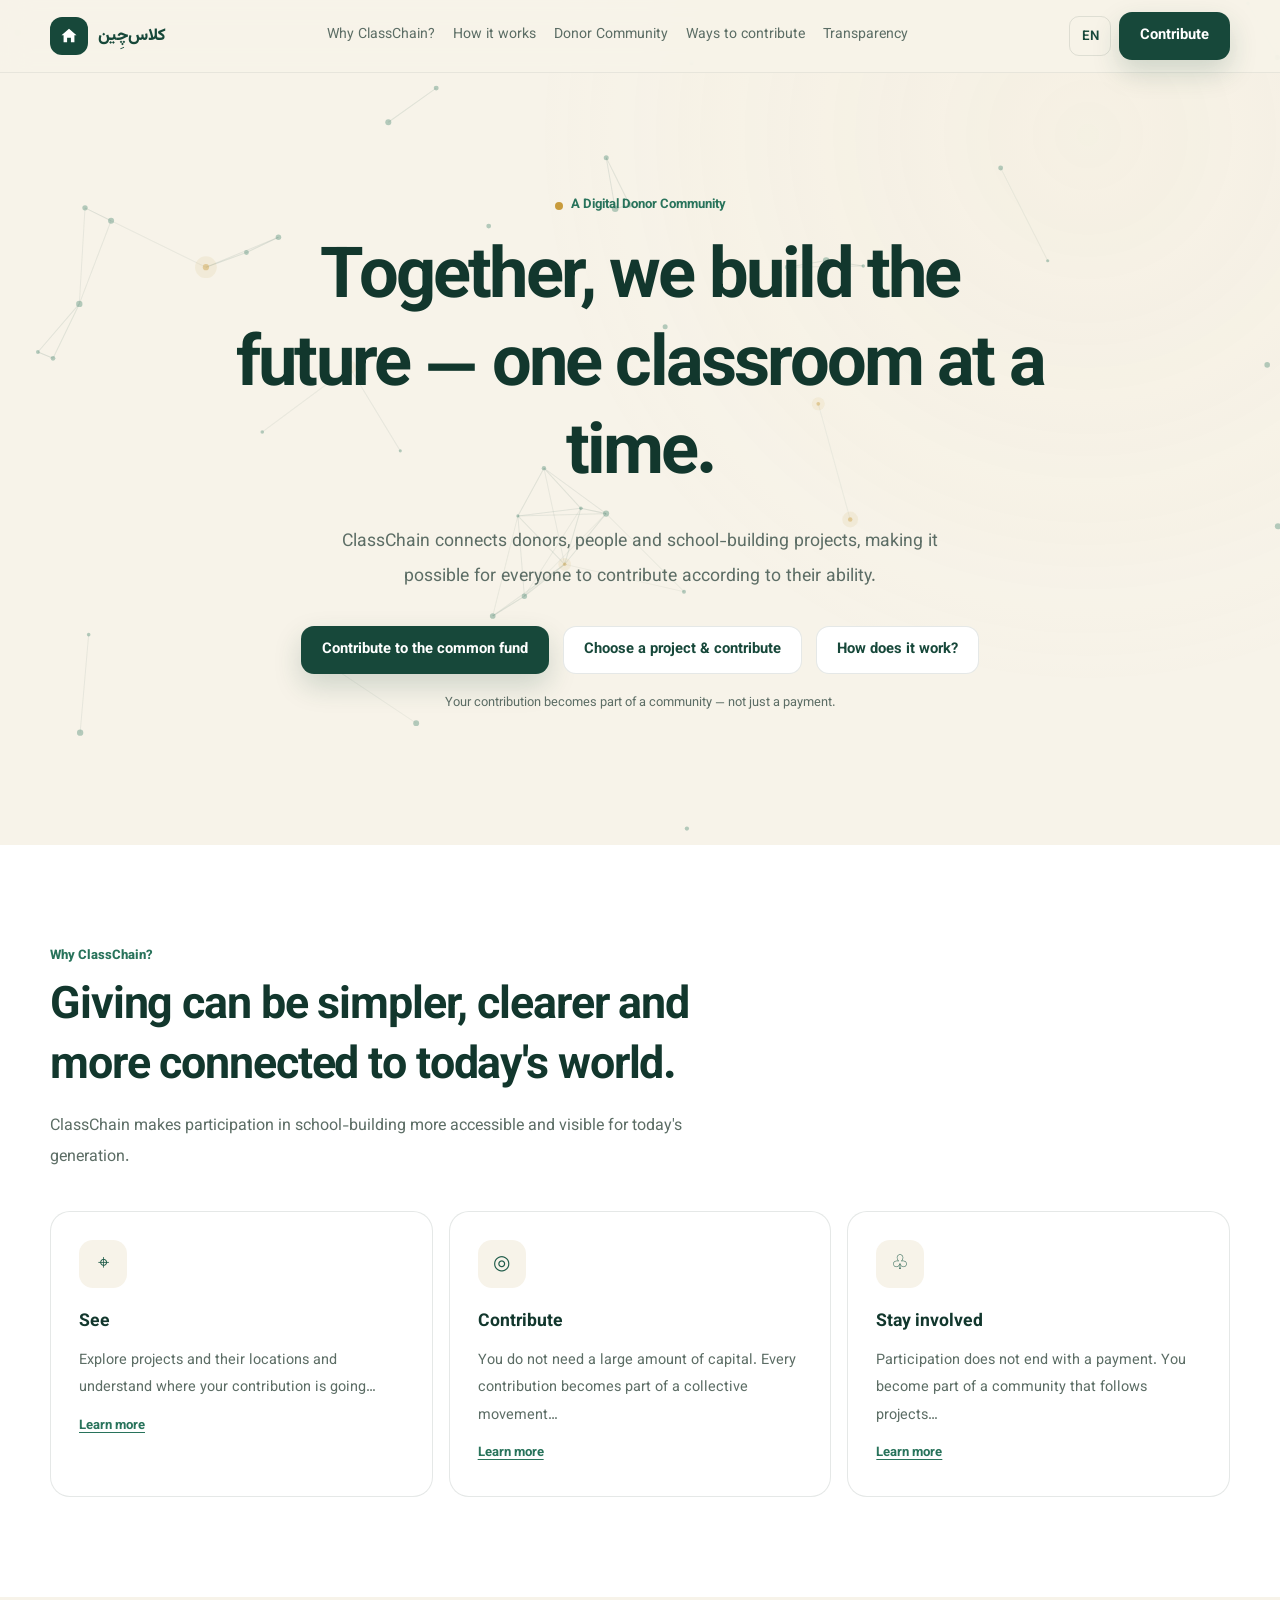
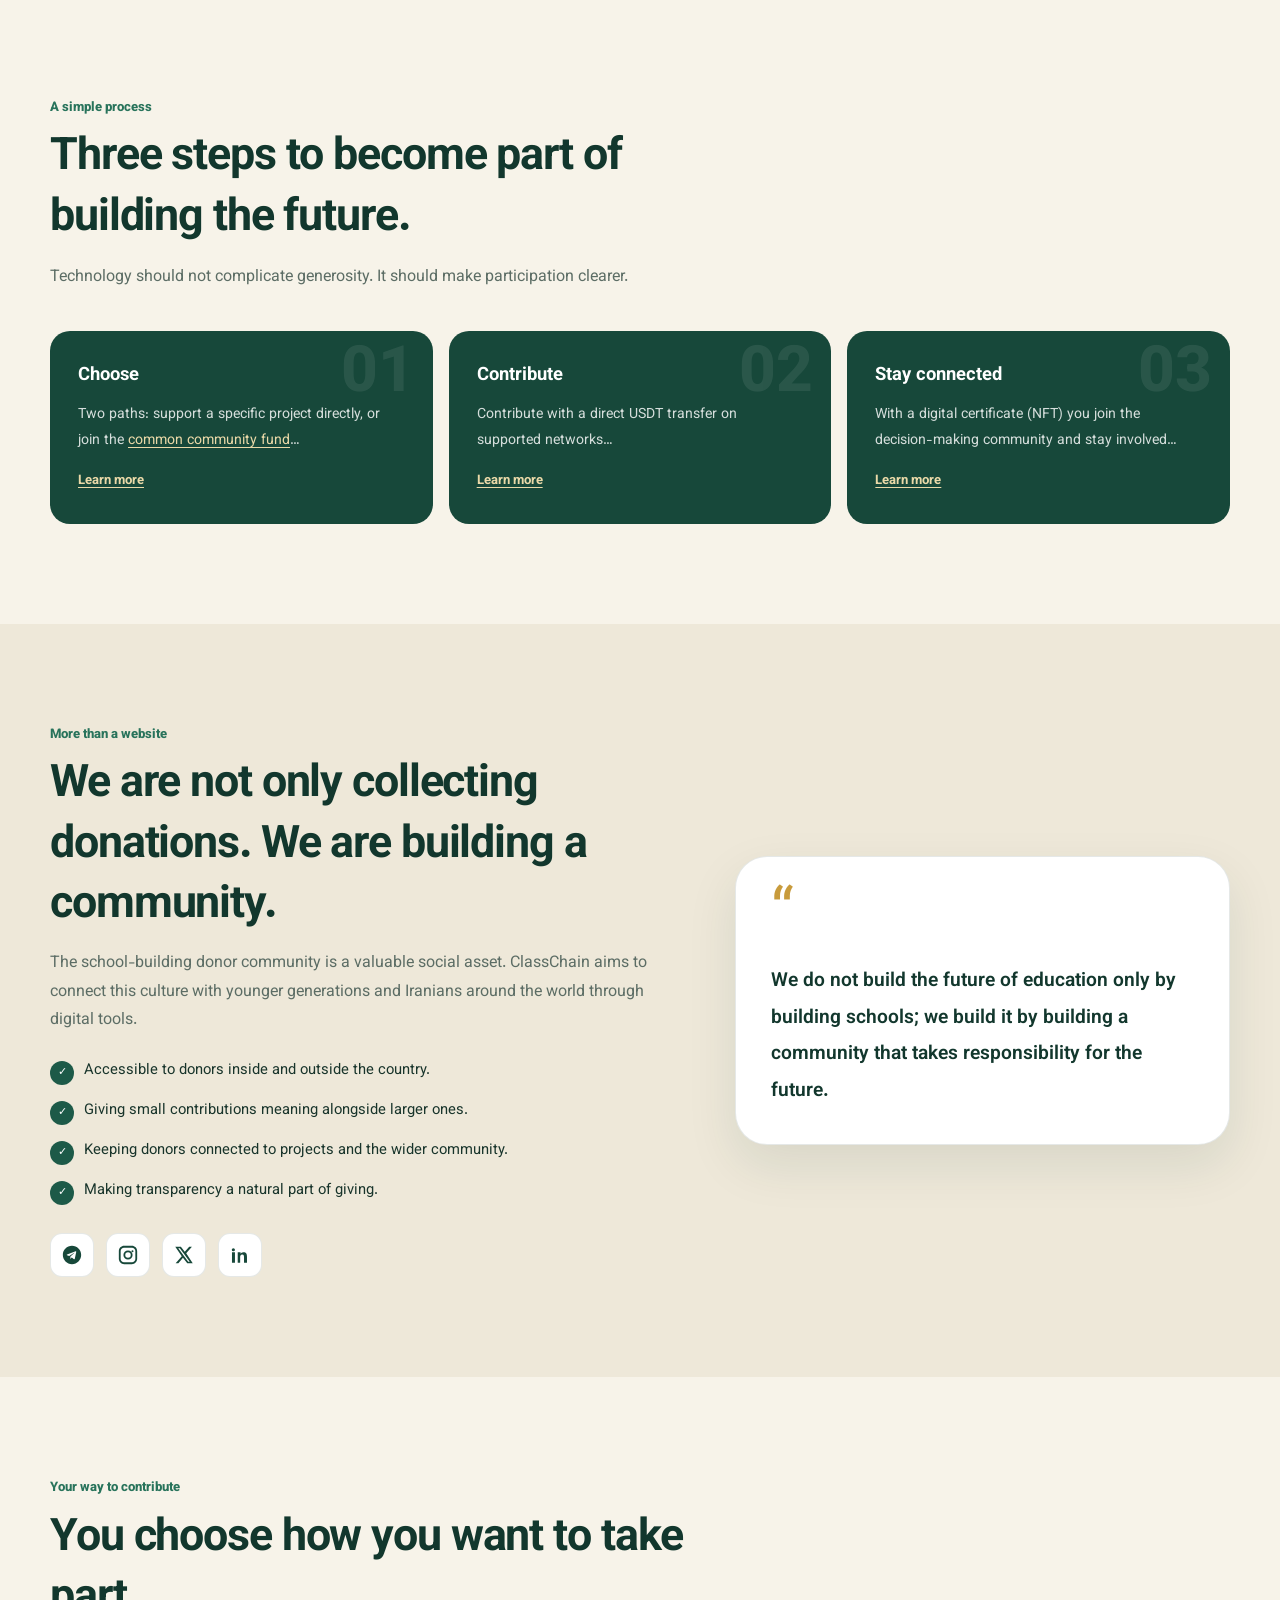
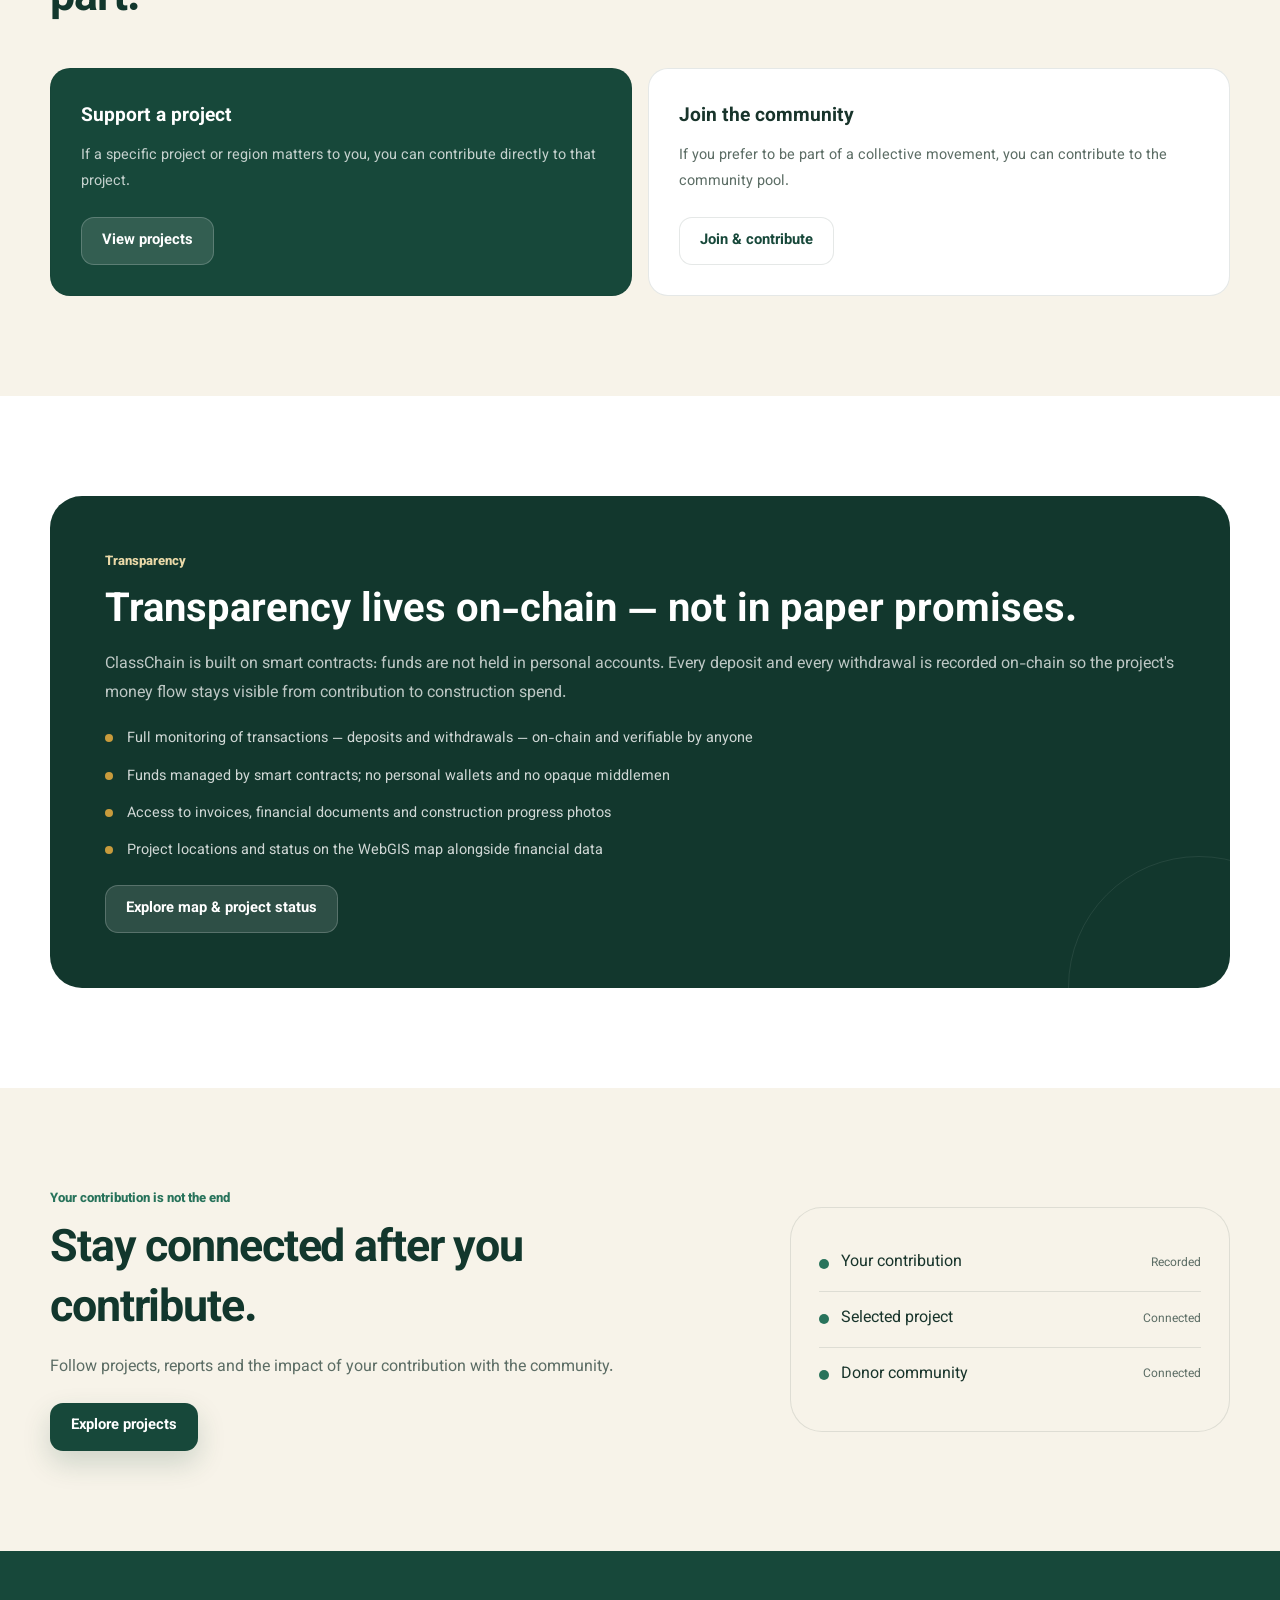
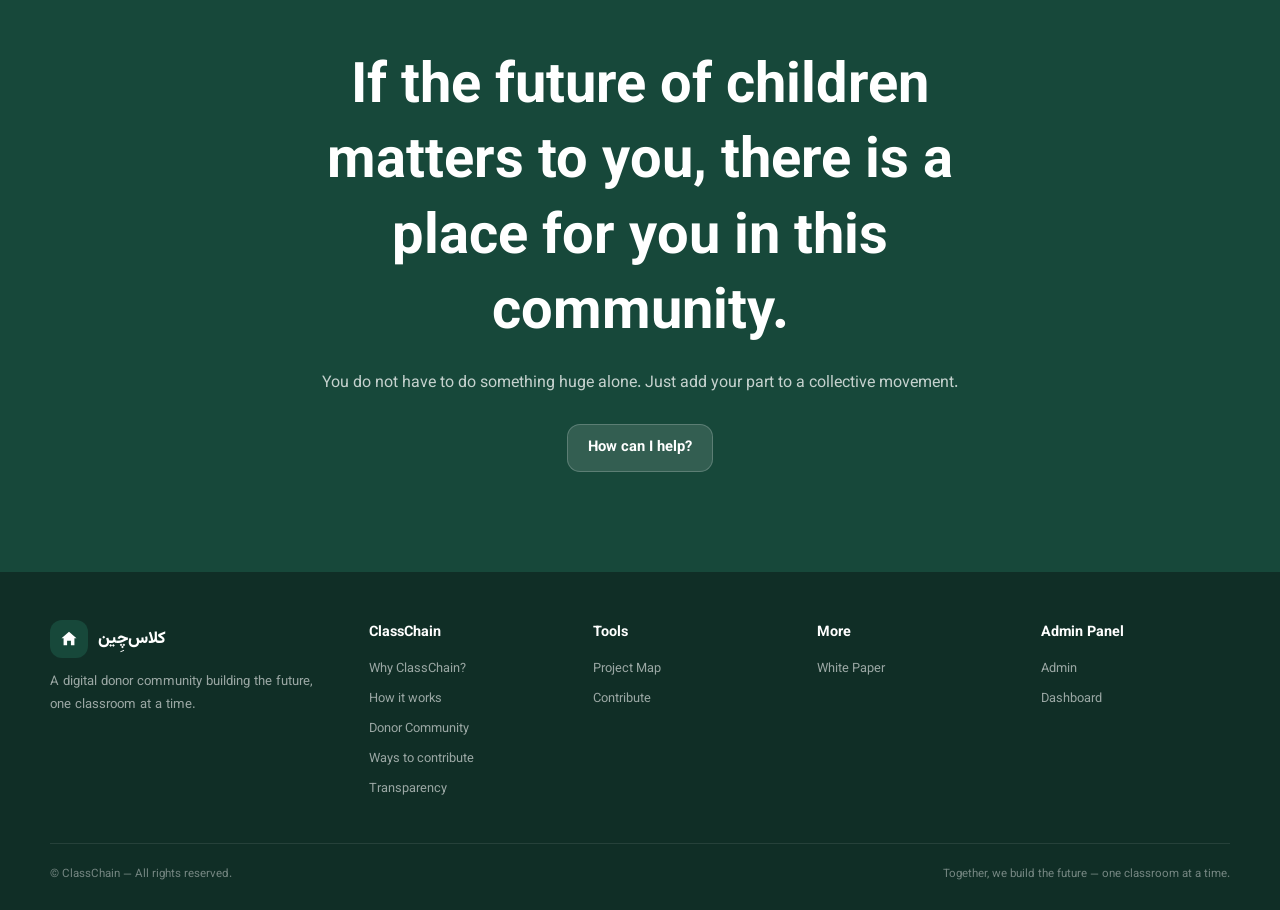
==== commit 1051b8d1: "Fix links for ClassChain paths: WebGIS and dashboard" ====
--- a/index.html
+++ b/index.html
@@ -44,7 +44,7 @@
             <a href="#community" data-i18n="nav.community">جامعه خیرین</a>
             <a href="#participate" data-i18n="nav.participation">راه مشارکت</a>
             <a href="#transparency" data-i18n="nav.transparency">شفافیت</a>
-            <a href="WebGIS.html" data-i18n="nav.webgis">نقشه پروژه‌ها</a>
+            <a href="frontend/WebGIS.html" data-i18n="nav.webgis">نقشه پروژه‌ها</a>
         </div>
     </div>
 </header>
@@ -61,7 +61,7 @@
                 <p class="hero-lead" data-i18n="hero.description">کلاس‌چِین پلی است میان خیرین، مردم و پروژه‌های مدرسه‌سازی؛ جایی که هرکس می‌تواند به اندازه توان خود در ساختن محیطی بهتر برای آموزش کودکان مشارکت کند.</p>
                 <div class="hero-actions">
                     <a href="frontend/donate.html" class="btn btn-primary" data-i18n="hero.primary">به خزانه عمومی کمک می‌کنم</a>
-                    <a href="WebGIS.html" class="btn btn-secondary" data-i18n="hero.project">انتخاب پروژه و مشارکت</a>
+                    <a href="frontend/WebGIS.html" class="btn btn-secondary" data-i18n="hero.project">انتخاب پروژه و مشارکت</a>
                     <a href="#how" class="btn btn-secondary" data-i18n="hero.secondary">چطور کار می‌کند؟</a>
                 </div>
                 <p class="hero-note" data-i18n="hero.note">مشارکت شما بخشی از یک جامعه است؛ نه فقط یک پرداخت.</p>
@@ -113,7 +113,7 @@
                     <p data-i18n="how.step1.text" data-i18n-html="true">دو مسیر دارید: حمایت مستقیم از یک پروژه مشخص، یا پیوستن به <a href="frontend/donate.html" class="inline-link">خزانه عمومی جامعه</a>…</p>
                     <button type="button" class="card-more-toggle process-more-toggle" aria-expanded="false" data-i18n="why.more">بیشتر بدانید</button>
                     <div class="card-more process-more" hidden>
-                        <p data-i18n="how.step1.more" data-i18n-html="true">مسیر اول: انتخاب یک پروژه مشخص مدرسه‌سازی — روی نقشه <a href="WebGIS.html" class="inline-link">WebGIS</a> پروژه‌ها را ببینید، موقعیت و نیاز هر کدام را بشناسید و مستقیماً همان پروژه را حمایت کنید. مسیر دوم: پیوستن به <a href="frontend/donate.html" class="inline-link">خزانه عمومی جامعه</a> — اگر ترجیح می‌دهید تصمیم تخصیص را به جمع بسپارید، مشارکت شما وارد صندوق مشترک می‌شود و جامعه دارندگان گواهی، از طریق رأی، پروژه‌های بعدی را انتخاب می‌کند. در هر دو حالت، انتخاب با شماست.</p>
+                        <p data-i18n="how.step1.more" data-i18n-html="true">مسیر اول: انتخاب یک پروژه مشخص مدرسه‌سازی — روی نقشه <a href="frontend/WebGIS.html" class="inline-link">WebGIS</a> پروژه‌ها را ببینید، موقعیت و نیاز هر کدام را بشناسید و مستقیماً همان پروژه را حمایت کنید. مسیر دوم: پیوستن به <a href="frontend/donate.html" class="inline-link">خزانه عمومی جامعه</a> — اگر ترجیح می‌دهید تصمیم تخصیص را به جمع بسپارید، مشارکت شما وارد صندوق مشترک می‌شود و جامعه دارندگان گواهی، از طریق رأی، پروژه‌های بعدی را انتخاب می‌کند. در هر دو حالت، انتخاب با شماست.</p>
                     </div>
                 </article>
                 <article class="process-item">
@@ -193,7 +193,7 @@
                         <li data-i18n="transparency.item3">دسترسی به صورت‌وضعیت‌ها، مستندات مالی و تصاویر پیشرفت پروژه</li>
                         <li data-i18n="transparency.item4">نمایش موقعیت و وضعیت پروژه‌ها روی نقشه WebGIS در کنار داده مالی</li>
                     </ul>
-                    <a href="WebGIS.html" class="btn btn-light" style="margin-top:22px;" data-i18n="transparency.button">مشاهده نقشه و وضعیت پروژه‌ها</a>
+                    <a href="frontend/WebGIS.html" class="btn btn-light" style="margin-top:22px;" data-i18n="transparency.button">مشاهده نقشه و وضعیت پروژه‌ها</a>
                 </div>
             </div>
         </div>
@@ -204,7 +204,7 @@
                 <div class="section-kicker" data-i18n="dashboard.kicker">مشارکت شما پایان داستان نیست</div>
                 <h2 class="section-title" data-i18n="dashboard.title">بعد از مشارکت، می‌توانید همراه مسیر بمانید.</h2>
                 <p data-i18n="dashboard.description">می‌توانید مسیر پروژه‌ها، گزارش‌ها و اثر مشارکت خود را دنبال کنید و با جامعه همراه بمانید.</p>
-                <a href="WebGIS.html" class="btn btn-primary" data-i18n="dashboard.button">مشاهده پروژه‌ها</a>
+                <a href="frontend/WebGIS.html" class="btn btn-primary" data-i18n="dashboard.button">مشاهده پروژه‌ها</a>
             </div>
             <div class="dashboard-card">
                 <div class="dashboard-card-row"><span class="dashboard-dot"></span><span data-i18n="dashboard.row1">مشارکت شما</span><span data-i18n="dashboard.status">ثبت شده</span></div>
@@ -238,7 +238,7 @@
             </div>
             <div class="footer-links">
                 <h4 data-i18n="footer.tools">ابزارها</h4>
-                <a href="WebGIS.html" data-i18n="nav.webgis">نقشه پروژه‌ها</a>
+                <a href="frontend/WebGIS.html" data-i18n="nav.webgis">نقشه پروژه‌ها</a>
                 <a href="frontend/donate.html" data-i18n="nav.cta">مشارکت</a>
             </div>
             <div class="footer-links">
@@ -248,7 +248,7 @@
             <div class="footer-links">
                 <h4 data-i18n="footer.adminCol">پنل مدیریت</h4>
                 <a href="Admin/index.html" data-i18n="footer.admin">Admin</a>
-                <a href="frontend/treasury-dashboard.html" data-i18n="footer.signerDashboard">Dashboard</a>
+                <a href="frontend/dashboard.html" data-i18n="footer.signerDashboard">Dashboard</a>
             </div>
         </div>
         <div class="footer-bottom">
--- a/style.css
+++ b/style.css
@@ -45,11 +45,7 @@
 .brand { display: flex; align-items: center; gap: 10px; font-weight: 800; color: var(--green-900); white-space: nowrap; }
 .brand-mark {
     width: 38px; height: 38px; border-radius: 12px; background: var(--green-900); color: white;
-    display: grid; place-items: center; font-weight: 800; position: relative;
-}
-.brand-mark::after {
-    content: ""; position: absolute; width: 9px; height: 9px; border-radius: 50%;
-    background: var(--gold); bottom: 6px; left: 6px;
+    display: grid; place-items: center; position: relative;
 }
 .brand-text { font-size: 1.05rem; }
 .desktop-nav { display: none; align-items: center; gap: 18px; flex-wrap: wrap; }
@@ -215,9 +211,7 @@
 }
 .transparency-box h2 { font-size: clamp(1.6rem, 5vw, 2.5rem); line-height: 1.4; margin-bottom: 12px; }
 .transparency-box p { color: rgba(255,255,255,.72); max-width: none; }
-.transparency-list {
-    list-style: none; margin-top: 18px; display: grid; gap: 12px;
-}
+.transparency-list { list-style: none; margin-top: 18px; display: grid; gap: 12px; }
 .transparency-list li {
     position: relative; padding-inline-start: 22px;
     color: rgba(255,255,255,.8); font-size: .9rem; line-height: 1.75;
